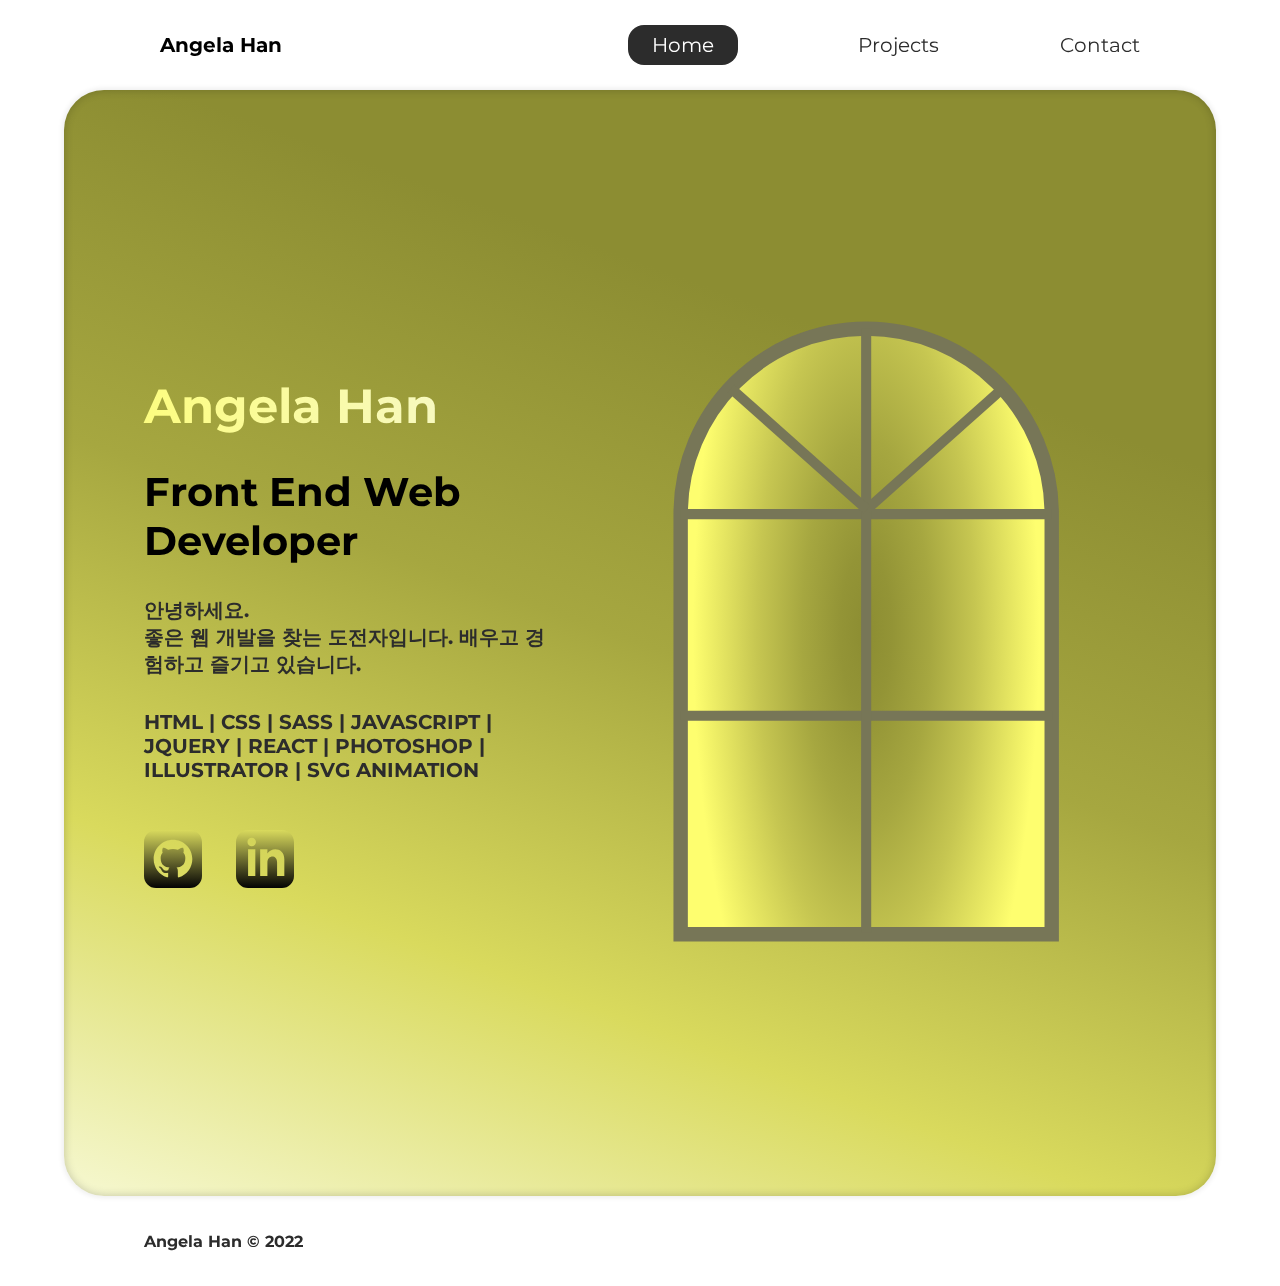
==== index.html @ c2cdea4a "added war_game project" ====
<!DOCTYPE html>
<html lang="en">
  <head>
    <meta charset="UTF-8" />
    <meta http-equiv="X-UA-Compatible" content="IE=edge" />
    <meta name="viewport" content="width=device-width, initial-scale=1.0" />
    <meta
      name="description"
      content="Angela Han is a front end web developer"
    />
    <meta name="robots" content="index, follow" />
    <link rel="icon" href="./icons/flower.png" />
    <link rel="preconnect" href="https://fonts.googleapis.com" />
    <link rel="preconnect" href="https://fonts.gstatic.com" crossorigin />
    <link
      href="https://fonts.googleapis.com/css2?family=Montserrat:wght@400;500&display=swap"
      rel="stylesheet"
    />
    <link rel="stylesheet" href="./styles/style.css" />
    <title>Angela Han | Web developer</title>
  </head>
  <body>
    <header class="main-head">
      <nav>
        <div class="logo">
          <!-- <img src="./icons/code.svg" alt="logo"> -->
          <h1>Angela Han</h1>
        </div>
        <ul>
          <li><a class="active" href="/">Home</a></li>
          <li><a href="./projects/">Projects</a></li>
          <li><a href="./contact/">Contact</a></li>
        </ul>
      </nav>
    </header>
    <section class="intro">
      <div class="intro-text">
        <h2>Angela Han</h2>
        <h3>
          Front End Web <br />
          Developer
        </h3>
        <p>
          안녕하세요.<br />
          좋은 웹 개발을 찾는 도전자입니다. 배우고 경험하고 즐기고 있습니다.
        </p>
        <p>
          HTML | CSS | SASS | JAVASCRIPT | JQUERY | REACT | PHOTOSHOP |
          ILLUSTRATOR | SVG ANIMATION
        </p>
        <div class="intro-social">
          <a href="https://github.com/nglvision" target="_blank"
            ><img src="./icons/github.svg" alt="github-social-link"
          /></a>
          <a href="#"
            ><img src="./icons/linked-in.svg" alt="linkedin-social-link"
          /></a>
        </div>
      </div>
      <div class="intro-images">
        <svg
          width="801"
          height="1104"
          viewBox="0 0 801 1104"
          fill="none"
          xmlns="http://www.w3.org/2000/svg"
          xmlns:xlink="http://www.w3.org/1999/xlink"
        >
          <g id="card">
            <g id="background">
              <path
                id="Vector"
                d="M572.53 958.45H56.53V374.18C56.53 231.68 172.05 116.18 314.53 116.18C457.02 116.18 572.53 231.7 572.53 374.18V958.45Z"
                fill="url(#paint0_radial_1_5)"
              />
              <path
                id="Vector_2"
                d="M572.53 958.45H56.53V374.18C56.53 231.68 172.05 116.18 314.53 116.18C457.02 116.18 572.53 231.7 572.53 374.18V958.45Z"
                stroke="#777657"
                stroke-width="20"
                stroke-miterlimit="10"
              />
              <path
                id="Vector_3"
                d="M56.5 374.18H572.53"
                stroke="#777657"
                stroke-width="14.02"
                stroke-miterlimit="10"
              />
              <path
                id="Vector_4"
                d="M56.97 654.63H573"
                stroke="#777657"
                stroke-width="14.02"
                stroke-miterlimit="10"
              />
              <path
                id="Vector_5"
                d="M314.52 116.16V955.65"
                stroke="#777657"
                stroke-width="14.02"
                stroke-miterlimit="10"
              />
              <path
                id="Vector_6"
                d="M504.29 199.36L315.45 367.63"
                stroke="#777657"
                stroke-width="14.02"
                stroke-miterlimit="10"
              />
              <path
                id="Vector_7"
                d="M126.61 199.36L315.45 367.63"
                stroke="#777657"
                stroke-width="14.02"
                stroke-miterlimit="10"
              />
            </g>
            <g id="flower6">
              <rect
                id="Rectangle"
                x="94.15"
                y="766.15"
                width="341"
                height="337"
                fill="url(#pattern0)"
              />
              <path
                id="Vector_8"
                d="M281.62 901.92C287.5 894.809 293.014 887.403 298.14 879.73C307.67 866.22 315.01 853.06 316.08 843.52C317.74 828.64 308.33 816.46 293.28 815.18C291.679 815.059 290.071 815.059 288.47 815.18C280.62 813 278.32 799.35 268 795L252.4 934.24L252.85 933.78L252.7 933.71C258.59 926.64 269.27 914.25 281.62 901.92Z"
                fill="url(#paint1_linear_1_5)"
              />
              <path
                id="Vector_9"
                d="M243.55 810.11C242.006 809.664 240.432 809.33 238.84 809.11C223.84 807.04 212.01 816.84 210.34 831.72C209.28 841.26 213.53 855.72 219.84 871C224.597 883.236 230.135 895.154 236.42 906.68C243.3 917.37 248.92 927.12 252.35 933.27L251.58 932.94L123 879.48C121.81 890.63 132.63 899.24 130.7 907.15C129.835 908.503 129.07 909.916 128.41 911.38C122.25 925.17 128.35 939.31 142.18 945.05C151.04 948.74 166.11 948.68 182.55 946.88C208.37 944.88 238.06 937.25 251.89 933.37C252.07 933.67 252.26 933.96 252.43 934.24L268 795C256.93 797 251.68 809.76 243.55 810.11Z"
                fill="#D9DB5C"
              />
              <path
                id="Vector_10"
                d="M377.11 930.52C376.67 922.4 388.9 915.93 389.78 904.75L253 933.65L252.87 933.78C254.32 934.5 255.97 935.3 257.79 936.18C273.582 941.726 289.044 948.169 304.1 955.48C309.03 957.16 313.99 958.7 318.84 960C334.66 964.8 349.46 967.64 358.84 965.66C373.49 962.56 382.1 949.8 378.59 935.11C378.21 933.546 377.715 932.012 377.11 930.52V930.52Z"
                fill="url(#paint2_linear_1_5)"
              />
              <path
                id="Vector_11"
                d="M252.7 933.71L252.85 933.78L252.98 933.65L252.7 933.71Z"
                fill="url(#paint3_linear_1_5)"
              />
              <path
                id="Vector_12"
                d="M252.7 933.71L252.85 933.78L252.98 933.65L252.7 933.71Z"
                fill="url(#paint4_linear_1_5)"
              />
              <path
                id="Vector_13"
                d="M253 933.65L389.8 904.75C384.47 894.88 370.67 893.91 367.8 886.3C367.754 884.693 367.587 883.092 367.3 881.51C364.56 866.66 351.53 858.51 336.88 861.51C327.49 863.51 315.1 872.07 302.57 882.86C295.28 888.832 288.3 895.173 281.66 901.86C269.31 914.19 258.66 926.58 252.74 933.65H253Z"
                fill="#D9DB5C"
              />
              <path
                id="Vector_14"
                d="M251.82 1005.61C252.96 1022.11 255.58 1036.95 260.77 1045.02C268.88 1057.61 283.87 1061.11 296.35 1052.6C297.677 1051.7 298.933 1050.69 300.11 1049.6C307.55 1046.3 317.94 1055.42 328.71 1052.27L252.87 934.47C251.51 948.55 249.17 979.54 251.82 1005.61Z"
                fill="url(#paint5_linear_1_5)"
              />
              <path
                id="Vector_15"
                d="M252.87 934.47L328.71 1052.27C336.04 1043.78 332.03 1030.53 338.12 1025.13C339.603 1024.51 341.037 1023.78 342.41 1022.95C355.32 1015.11 358.34 1000.02 350.23 987.43C345.03 979.36 332.61 970.84 318.07 962.96C313.6 960.36 308.88 957.86 304.07 955.48C289.014 948.169 273.552 941.726 257.76 936.18C256 935.54 254.32 935 252.87 934.47Z"
                fill="#D9DB5C"
              />
              <path
                id="Vector_16"
                d="M183.23 953.12C167.67 958.71 154.1 965.26 147.74 972.45C137.83 983.67 138.54 999.05 150.11 1008.75C151.345 1009.78 152.656 1010.72 154.03 1011.55C159.23 1017.81 153.27 1030.3 159.23 1039.8L251.99 934.8C238.07 937.32 207.6 943.49 183.23 953.12Z"
                fill="url(#paint6_linear_1_5)"
              />
              <path
                id="Vector_17"
                d="M159.23 1039.8C169.4 1044.54 181.05 1037.09 187.91 1041.48C188.906 1042.74 189.995 1043.92 191.17 1045.02C202.22 1055.31 217.57 1054.11 227.48 1042.89C233.84 1035.7 238.66 1021.42 242.28 1005.29C248.83 979.92 251.21 948.92 251.99 934.8L159.23 1039.8Z"
                fill="#D9DB5C"
              />
              <path
                id="Vector_18"
                d="M236.42 906.65C229.248 895.302 221.341 884.435 212.75 874.12C202.43 861.2 191.84 850.49 182.97 846.8C169.14 841.06 154.83 846.7 149.4 860.8C148.824 862.3 148.363 863.841 148.02 865.41C143.78 872.36 130.02 870.76 123.02 879.48L251.63 932.91C247.76 926.74 242.18 917.38 236.42 906.65Z"
                fill="url(#paint7_linear_1_5)"
              />
              <path
                id="Vector_19"
                d="M252.35 933.24C248.92 927.09 243.3 917.34 236.42 906.65C242.18 917.38 247.76 926.74 251.58 932.91L252.35 933.24Z"
                fill="#D9DB5C"
              />
              <path
                id="Vector_20"
                d="M252.35 933.24C248.92 927.09 243.3 917.34 236.42 906.65C242.18 917.38 247.76 926.74 251.58 932.91L252.35 933.24Z"
                fill="url(#paint8_linear_1_5)"
              />
              <rect
                id="Rectangle_2"
                x="121.15"
                y="812.15"
                width="269"
                height="270"
                fill="url(#pattern1)"
              />
              <path
                id="Vector_21"
                d="M251.79 933.6L254.14 933.31C260.4 932.07 269.75 930.38 279.95 929.14C287.789 927.606 295.534 925.629 303.15 923.22C314.88 919.8 325.15 915.59 330.15 910.58C337.96 902.76 338.15 891.4 330.04 883.73C329.181 882.916 328.261 882.167 327.29 881.49C323.74 876.64 328.7 867.71 324.73 860.43L251.68 933.56L251.79 933.6Z"
                fill="url(#paint9_linear_1_5)"
              />
              <path
                id="Vector_22"
                d="M324.76 860.43C317.49 856.43 308.56 861.43 303.76 857.9C303.079 856.929 302.327 856.01 301.51 855.15C293.84 847.06 282.51 847.25 274.66 855.07C269.66 860.07 265.45 870.38 262.05 882.07C256.05 900.43 252.94 923.07 251.72 933.5L324.76 860.43Z"
                fill="#F0F268"
              />
              <path
                id="Vector_23"
                d="M325 989.25C328.49 984.36 338.53 986.25 344.19 980.25L251.94 933.93L251.85 934.03L252.22 934.83C259.098 945.927 265.322 957.417 270.86 969.24C273.09 972.77 275.41 976.24 277.8 979.46C284.72 989.46 291.95 997.97 298.28 1001.15C308.16 1006.15 319 1002.71 323.74 992.61C324.247 991.525 324.669 990.401 325 989.25V989.25Z"
                fill="url(#paint10_linear_1_5)"
              />
              <path
                id="Vector_24"
                d="M233.16 954.19C227.677 960.55 222.575 967.228 217.88 974.19C210.82 984.19 205.38 993.86 204.58 1000.9C203.33 1011.9 210.26 1020.9 221.37 1021.9C222.555 1021.99 223.745 1021.99 224.93 1021.9C230.72 1023.49 232.4 1033.57 240.02 1036.8L251.71 934.11C247.7 938.79 241 946.36 233.16 954.19Z"
                fill="url(#paint11_linear_1_5)"
              />
              <path
                id="Vector_25"
                d="M251.75 934.07L251.82 933.99L251.91 933.89L344.16 980.21C345.63 972.06 338.16 965.15 339.95 959.43C340.661 958.48 341.3 957.477 341.86 956.43C347.13 946.6 343.38 935.88 333.5 930.91C327.17 927.73 316.07 926.98 303.87 927.44C295.871 927.55 287.884 928.117 279.95 929.14C269.75 930.38 260.4 932.07 254.14 933.31L252.04 933.73L150.57 953.8C154.42 961.14 164.57 961.99 166.65 967.63C166.676 968.816 166.786 969.999 166.98 971.17C168.86 982.17 178.4 988.33 189.25 986.17C196.2 984.79 205.42 978.57 214.78 970.73C221.223 965.571 227.36 960.042 233.16 954.17C241 946.34 247.7 938.77 251.71 934.09L240 1036.8C248.16 1035.36 252.06 1025.92 258.06 1025.68C259.196 1026.02 260.356 1026.27 261.53 1026.44C272.58 1027.99 281.35 1020.77 282.6 1009.79C283.41 1002.79 280.29 992.07 275.6 980.79C274.17 976.96 272.52 973.07 270.76 969.21C265.222 957.387 258.998 945.897 252.12 934.8L251.75 934.07Z"
                fill="#F0F268"
              />
              <path
                id="Vector_26"
                d="M251.79 933.6H251.66V933.53L251.27 933.33V933.46C246.71 931.46 239.59 928.15 231.68 924.07C222.523 919.989 213.105 916.518 203.49 913.68C191.86 909.98 180.96 907.75 174.01 909.12C163.16 911.27 156.69 920.61 159.14 931.49C159.401 932.646 159.752 933.779 160.19 934.88C160.43 940.88 151.34 945.55 150.58 953.79L252 933.73L251.79 933.6Z"
                fill="url(#paint12_linear_1_5)"
              />
              <path
                id="Vector_27"
                d="M251.28 933.34C253.19 923.01 256.86 900.47 256.59 881.21C256.8 869 255.83 857.92 252.53 851.65C247.37 841.87 236.53 838.34 226.85 843.79C225.802 844.381 224.799 845.049 223.85 845.79C218.17 847.79 211.11 840.36 202.99 841.99L251.12 933.3L251.28 933.34Z"
                fill="url(#paint13_linear_1_5)"
              />
              <path
                id="Vector_28"
                d="M251.26 933.47V933.34L251.14 933.27L251.26 933.47Z"
                fill="url(#paint14_linear_1_5)"
              />
              <path
                id="Vector_29"
                d="M251.26 933.47V933.34L251.14 933.27L251.26 933.47Z"
                fill="url(#paint15_linear_1_5)"
              />
              <path
                id="Vector_30"
                d="M251.16 933.27L203 842C197.06 847.78 199.16 857.78 194.34 861.36C193.209 861.723 192.106 862.167 191.04 862.69C181.04 867.63 177.86 878.53 183.04 888.31C186.35 894.58 194.94 901.65 205.13 908.37C213.617 914.203 222.483 919.465 231.67 924.12C239.58 928.2 246.67 931.48 251.26 933.51L251.16 933.27Z"
                fill="#F0F268"
              />
              <rect
                id="Rectangle_3"
                x="189.43"
                y="872.43"
                width="127"
                height="125"
                fill="url(#pattern2)"
              />
              <path
                id="Vector_31"
                d="M290 925.61V925.55H289.9C281.53 920.75 274.66 919.79 269.19 920.7C271.87 915.7 273.19 908.83 271.19 899.17V899.07H271.12V899L271.06 899.09C261.06 902.62 255.81 907.78 253.13 913C251.01 907.58 246.33 902 236.96 897.4V897.3V897.37H236.9V897.47C233.65 907.32 234.39 914.58 236.78 919.88C231.18 918.33 223.89 918.71 214.65 923.44H214.55V923.5H214.48H214.59C220.68 932.28 227.13 936.02 232.92 937.18C228.13 940.69 223.85 946.82 222.05 957.42L221.97 957.49H222.04V957.56L222.12 957.49C232.24 957.84 238.92 955.23 243.33 951.59C243.38 957.3 245.65 964.08 252.33 971.59V971.7H252.38V971.59C259.16 963.68 261.22 956.66 261.01 950.85C265.58 954.39 272.44 956.85 282.74 956L282.83 956.07V956H283L282.91 955.94C280.99 947.03 277.42 941.41 273.37 937.94C278.6 936.54 284.31 932.94 289.94 925.64H290.05L290 925.61ZM252 933.23L251.94 933.29H252V933.23ZM252.06 933.05H251.99V933.11H252L252.06 933.16V933.22H252V933.16L251.94 933.21H251.7L251.94 933.04V932.98H251.99V932.92H252.04C252.09 932.83 252.15 932.71 252.22 932.55L252.31 932.78V932.85H252.37V932.91V932.84H252.5C252.44 932.96 252.38 933.05 252.34 933.13L252.06 933.05Z"
                fill="white"
              />
              <rect
                id="Rectangle_4"
                x="208.43"
                y="891.43"
                width="87"
                height="86"
                fill="url(#pattern3)"
              />
              <path
                id="Vector_32"
                d="M269.34 929.75H269.28C265.28 927.48 262.05 927.02 259.46 927.45C260.73 925.11 261.35 921.82 260.39 917.24C255.66 918.91 253.15 921.35 251.88 923.83C250.88 921.26 248.65 918.59 244.2 916.43V916.48C242.66 921.16 243.01 924.6 244.14 927.11C241.49 926.38 238.03 926.56 233.64 928.81H233.69C236.58 932.97 239.64 934.75 242.39 935.3C240.12 936.97 238.08 939.88 237.23 944.91C242.03 945.07 245.23 943.83 247.29 942.11C247.29 944.82 248.4 948.04 251.58 951.61V951.66V951.61C254.8 947.86 255.78 944.53 255.67 941.77C257.85 943.45 261.1 944.6 265.99 944.21C265.08 939.98 263.39 937.31 261.47 935.65C263.95 934.98 266.66 933.29 269.33 929.81L269.34 929.75ZM251.34 933.28H251.22L251.34 933.2L251.43 933.03C251.43 933.03 251.43 933.11 251.43 933.14H251.49L251.41 933.27L251.34 933.28Z"
                fill="#F3F569"
              />
              <rect
                id="Rectangle_5"
                x="230.72"
                y="912.72"
                width="41"
                height="41"
                fill="url(#pattern4)"
              />
              <path
                id="Vector_33"
                d="M251.04 940.6C255.293 940.6 258.74 937.153 258.74 932.9C258.74 928.647 255.293 925.2 251.04 925.2C246.787 925.2 243.34 928.647 243.34 932.9C243.34 937.153 246.787 940.6 251.04 940.6Z"
                fill="#A2A55B"
              />
            </g>
            <g id="flower7">
              <rect
                id="Rectangle_6"
                x="0.720001"
                y="830.72"
                width="188"
                height="189"
                fill="url(#pattern5)"
              />
              <path
                id="Vector_34"
                d="M110.9 890.53C114.16 882.23 116.32 874.39 115.66 869.25C114.66 861.25 108.12 856.07 100.07 857.33C99.2122 857.458 98.3662 857.656 97.54 857.92C93.15 857.81 90.2 850.92 84.22 850L93.85 924.38L94.02 924.56L93.89 924.64V924.97C94.41 924.1 95.01 923.09 95.66 921.97C97.9 917.31 101.27 910.65 105.26 903.85C107.364 899.508 109.246 895.063 110.9 890.53V890.53Z"
                fill="url(#paint16_linear_1_5)"
              />
              <path
                id="Vector_35"
                d="M84.22 850C78.68 852.45 77.57 859.83 73.35 861C72.4861 860.963 71.6206 860.986 70.76 861.07C62.65 861.91 57.69 868.56 58.76 876.58C59.43 881.71 63.52 888.74 68.76 895.94C72.3701 901.113 76.2871 906.066 80.49 910.77C86.14 916.08 90.97 921.17 93.87 924.33L84.22 850Z"
                fill="#F7F9D4"
              />
              <path
                id="Vector_36"
                d="M159 905.84C157.66 901.66 163.15 896.61 162.09 890.65L94.51 924.54C95.86 924.82 97.51 925.15 99.37 925.54C102.94 926.03 107.29 926.71 111.93 927.54C118.784 928.535 125.695 929.093 132.62 929.21C141.53 929.55 149.62 929 154.27 926.68C161.5 923.06 164.27 915.22 160.4 908.03C159.988 907.266 159.52 906.534 159 905.84Z"
                fill="url(#paint17_linear_1_5)"
              />
              <path
                id="Vector_37"
                d="M148 884C147.75 883.17 147.442 882.358 147.08 881.57C143.62 874.19 135.69 871.7 128.47 875.32C123.84 877.65 118.55 883.82 113.47 891.17C110.515 895.242 107.768 899.461 105.24 903.81C101.24 910.61 97.88 917.27 95.64 921.93L94.42 924.5L162 890.61C157.92 886.23 150.59 887.62 148 884Z"
                fill="#F7F9D4"
              />
              <path
                id="Vector_38"
                d="M94.33 925.83C95.24 930.43 96.55 937.74 97.49 945.75C98.5904 951.402 100.009 956.988 101.74 962.48C104.21 971.05 107.27 978.58 110.93 982.25C116.64 987.97 124.93 988.12 130.56 982.25C131.158 981.627 131.706 980.958 132.2 980.25C135.75 977.67 142.27 981.25 147.59 978.42L94.22 924.88C94.25 925.15 94.29 925.49 94.33 925.83Z"
                fill="url(#paint18_linear_1_5)"
              />
              <path
                id="Vector_39"
                d="M94.22 924.83L147.59 978.37C150.49 973.05 146.88 966.52 149.47 962.98C150.176 962.487 150.844 961.942 151.47 961.35C157.39 955.75 157.27 947.44 151.56 941.72C147.91 938.05 140.39 934.97 131.82 932.47C125.284 930.408 118.624 928.761 111.88 927.54C107.24 926.67 102.88 925.99 99.32 925.54C97.37 925.22 95.63 925 94.22 924.83Z"
                fill="#F7F9D4"
              />
              <path
                id="Vector_40"
                d="M80.47 910.82C75.8449 906.42 70.9594 902.303 65.84 898.49C58.84 893 51.91 888.7 46.84 887.87C38.84 886.58 32.05 891.34 30.97 899.42C30.8483 900.278 30.7981 901.144 30.82 902.01C29.46 906.19 22.05 907.07 19.43 912.53L93.43 924.46C90.3 921.4 85.47 916.5 80.47 910.82Z"
                fill="url(#paint19_linear_1_5)"
              />
              <path
                id="Vector_41"
                d="M94 924.56L93.83 924.38V924.54L94 924.56Z"
                fill="url(#paint20_linear_1_5)"
              />
              <path
                id="Vector_42"
                d="M94 924.56L93.83 924.38V924.54L94 924.56Z"
                fill="url(#paint21_linear_1_5)"
              />
              <path
                id="Vector_43"
                d="M93.87 924.54V924.38C90.97 921.22 86.14 916.13 80.49 910.82C85.49 916.5 90.32 921.4 93.43 924.46L93.87 924.54Z"
                fill="#F7F9D4"
              />
              <path
                id="Vector_44"
                d="M93.87 924.54V924.38C90.97 921.22 86.14 916.13 80.49 910.82C85.49 916.5 90.32 921.4 93.43 924.46L93.87 924.54Z"
                fill="url(#paint22_linear_1_5)"
              />
              <path
                id="Vector_45"
                d="M94 924.56H93.85L93.39 924.48L19.39 912.55C20.16 918.55 26.92 921.72 26.89 926.11C26.6041 926.929 26.3801 927.768 26.22 928.62C24.71 936.62 29.68 943.28 37.66 944.62C42.77 945.44 50.66 943.53 59.07 940.53C72.32 936.27 86.89 928.59 93.7 924.81L93.93 925.04V924.71L94 924.56Z"
                fill="#F7F9D4"
              />
              <path
                id="Vector_46"
                d="M60.73 943.82C53.36 948.82 47.16 954.11 44.81 958.73C41.16 965.93 43.61 973.87 50.97 977.36C51.7555 977.733 52.5678 978.047 53.4 978.3C56.96 980.86 55.54 988.19 59.94 992.3L94.15 924.88C87.23 928.14 72.15 935.49 60.73 943.82Z"
                fill="url(#paint23_linear_1_5)"
              />
              <path
                id="Vector_47"
                d="M94.33 925.83L94.15 924.93L59.94 992.35C65.89 993.45 70.94 987.97 75.14 989.35C75.8342 989.873 76.5662 990.345 77.33 990.76C84.5 994.64 92.33 991.94 96 984.76C98.35 980.14 98.93 972.03 98.64 963.12C98.5846 957.33 98.2006 951.547 97.49 945.8C96.55 937.74 95.24 930.43 94.33 925.83Z"
                fill="#F7F9D4"
              />
              <rect
                id="Rectangle_7"
                x="17"
                y="848"
                width="159"
                height="158"
                fill="url(#pattern6)"
              />
              <path
                id="Vector_48"
                d="M117.22 912C122.38 908.65 126.72 905.13 128.41 902C131.04 897.09 129.47 891.59 124.41 889.07C123.878 888.805 123.326 888.581 122.76 888.4C120.34 886.57 121.43 881.55 118.46 878.62L94.07 924.16V924.33H94L93.89 924.53C94.53 924.26 95.27 923.93 96.08 923.53C99.2 921.82 103.76 919.43 108.72 917.22C111.64 915.625 114.477 913.883 117.22 912V912Z"
                fill="url(#paint24_linear_1_5)"
              />
              <path
                id="Vector_49"
                d="M118.5 878.55C114.42 877.7 110.84 881.4 107.99 880.39C107.518 880.021 107.02 879.687 106.5 879.39C101.63 876.61 96.18 878.39 93.55 883.26C91.87 886.41 91.34 891.98 91.41 898.13C91.3602 902.472 91.5706 906.813 92.04 911.13C93.04 916.37 93.75 921.13 94.11 924.13L118.5 878.55Z"
                fill="#F7F9D4"
              />
              <path
                id="Vector_50"
                d="M138 939.78C138.92 936.9 144 936.27 145.81 932.51L94.37 924.43C95.01 925.13 95.8 925.97 96.71 926.92C98.51 928.62 100.71 930.74 102.93 933.09C106.371 936.392 110.018 939.471 113.85 942.31C118.72 946.07 123.48 949.02 127 949.57C132.5 950.43 137.18 947.14 137.9 941.57C137.98 940.977 138.013 940.378 138 939.78V939.78Z"
                fill="url(#paint25_linear_1_5)"
              />
              <path
                id="Vector_51"
                d="M140.63 923.19C140.826 922.626 140.98 922.047 141.09 921.46C142.09 915.94 138.66 911.37 133.17 910.46C129.64 909.91 124.17 911.25 118.42 913.34C115.134 914.438 111.907 915.703 108.75 917.13C103.75 919.34 99.23 921.73 96.11 923.44L94.4 924.44L145.84 932.52C145.29 928.37 140.63 926.21 140.63 923.19Z"
                fill="#F7F9D4"
              />
              <path
                id="Vector_52"
                d="M93.8 925.1C92.47 928.04 90.27 932.66 87.59 937.53C85.9441 941.136 84.5019 944.832 83.27 948.6C81.27 954.4 79.92 959.84 80.5 963.36C81.41 968.86 86 972.26 91.5 971.2C92.0856 971.092 92.661 970.935 93.22 970.73C96.22 970.73 98.45 975.35 102.58 975.87L94.11 924.49L93.8 925.1Z"
                fill="url(#paint26_linear_1_5)"
              />
              <path
                id="Vector_53"
                d="M94.13 924.49L102.6 975.87C106.36 974.05 106.95 968.95 109.82 968C110.419 968.009 111.017 967.973 111.61 967.89C117.17 967.12 120.42 962.42 119.52 956.89C118.94 953.37 115.96 948.63 112.16 943.8C109.324 940.026 106.251 936.435 102.96 933.05C100.71 930.7 98.54 928.58 96.74 926.88C95.75 926 94.86 925.15 94.13 924.49Z"
                fill="#F7F9D4"
              />
              <path
                id="Vector_54"
                d="M92 911.13C91.1727 906.812 90.0874 902.548 88.75 898.36C87 892.47 84.86 887.3 82.32 884.79C78.37 880.87 72.65 880.79 68.81 884.9C68.3998 885.335 68.0221 885.8 67.68 886.29C65.25 888.09 60.74 885.61 57.09 887.62L93.79 923.96C93.31 921 92.57 916.32 92 911.13Z"
                fill="url(#paint27_linear_1_5)"
              />
              <path
                id="Vector_55"
                d="M94.13 924.26V924.09L94.08 924.19L94.13 924.26Z"
                fill="url(#paint28_linear_1_5)"
              />
              <path
                id="Vector_56"
                d="M94.13 924.26V924.09L94.08 924.19L94.13 924.26Z"
                fill="url(#paint29_linear_1_5)"
              />
              <path
                id="Vector_57"
                d="M94.06 924.19L94.11 924.09C93.75 921.15 93.11 916.37 92.04 911.09C92.57 916.28 93.31 920.96 93.83 923.92L94.06 924.19Z"
                fill="#F7F9D4"
              />
              <path
                id="Vector_58"
                d="M94.06 924.19L94.11 924.09C93.75 921.15 93.11 916.37 92.04 911.09C92.57 916.28 93.31 920.96 93.83 923.92L94.06 924.19Z"
                fill="url(#paint30_linear_1_5)"
              />
              <path
                id="Vector_59"
                d="M94.13 924.26L94.06 924.19L93.83 923.96L57.13 887.62C55.13 891.3 57.68 895.78 55.9 898.23C55.4145 898.578 54.9534 898.959 54.52 899.37C50.52 903.25 50.59 908.97 54.52 912.89C57.06 915.4 62.25 917.49 68.16 919.17C77.29 922.09 88.53 923.62 93.86 924.23C93.86 924.31 93.86 924.38 93.86 924.45L93.97 924.25L94.13 924.26Z"
                fill="#F7F9D4"
              />
              <path
                id="Vector_60"
                d="M67.76 921.72C61.62 921.59 56.04 922.05 52.87 923.72C47.94 926.29 46.13 931.72 48.87 936.63C49.1657 937.151 49.4999 937.649 49.87 938.12C50.87 940.99 47.1 944.53 47.87 948.62L94.04 924.54C88.89 923.54 77.5 921.63 67.76 921.72Z"
                fill="url(#paint31_linear_1_5)"
              />
              <path
                id="Vector_61"
                d="M93.8 925.1C93.89 924.9 93.98 924.71 94.06 924.52L47.89 948.6C50.78 951.6 55.82 950.6 57.61 953C57.7917 953.568 58.0122 954.122 58.27 954.66C60.74 959.66 66.27 961.34 71.15 958.76C74.32 957.11 77.89 952.76 81.3 947.69C83.5843 944.423 85.6842 941.031 87.59 937.53C90.27 932.66 92.47 928 93.8 925.1Z"
                fill="#F7F9D4"
              />
              <rect
                id="Rectangle_8"
                x="36"
                y="868"
                width="116"
                height="115"
                fill="url(#pattern7)"
              />
              <path
                id="Vector_62"
                d="M121.69 920.79H121.61C115.73 916.95 110.78 915.96 106.76 916.39C108.92 912.91 110.16 907.93 109.1 900.82V900.75H109.05V900.81C101.66 902.96 97.6 906.48 95.43 910.16C94.11 906.16 90.94 901.85 84.33 898.16V898.09H84.28V898.17C81.5 905.17 81.73 910.5 83.28 914.45C79.28 913.09 73.97 913.06 67.05 916.1H66.97H67.05C71.1 922.74 75.63 925.73 79.79 926.82C76.17 929.17 72.79 933.44 71.04 941.07L70.97 941.12H71H71.06C78.4 941.8 83.36 940.18 86.73 937.73C86.52 941.88 87.88 946.91 92.45 952.66V952.74V952.66C97.71 947.2 99.51 942.18 99.6 937.94C102.77 940.71 107.66 942.76 115.18 942.61H115.24H115.3L115.23 942.55C114.23 936 111.86 931.76 109.06 929.04C112.92 928.24 117.23 925.9 121.63 920.8H121.71L121.69 920.79ZM93.75 924.72H93.7H93.75ZM93.8 924.59H93.75L93.57 924.54L93.75 924.43C93.75 924.37 93.83 924.28 93.9 924.17V924.34V924.39V924.44V924.39H93.99L93.86 924.59H93.8Z"
                fill="#F3F569"
              />
              <rect
                id="Rectangle_9"
                x="67"
                y="898"
                width="54"
                height="55"
                fill="url(#pattern8)"
              />
              <path
                id="Vector_63"
                d="M105.82 922.72C103.891 921.458 101.579 920.916 99.29 921.19C100.313 919.077 100.534 916.664 99.91 914.4V914.4C96.77 915.52 95.1 917.14 94.26 918.79C93.59 917.08 92.11 915.31 89.15 913.87C88.15 916.98 88.36 919.27 89.15 920.94C87.38 920.45 85.08 920.57 82.15 922.06C84.07 924.83 86.1 926.06 87.93 926.38C86.42 927.48 85.07 929.38 84.5 932.76C86.8836 932.993 89.2685 932.33 91.19 930.9C91.3249 933.284 92.3406 935.533 94.04 937.21C96.18 934.72 96.83 932.5 96.77 930.67C98.21 931.79 100.37 932.55 103.62 932.29C103.274 930.115 102.219 928.114 100.62 926.6C102.747 925.926 104.588 924.561 105.85 922.72V922.72H105.82ZM93.82 925.12H93.72L93.8 925.06C93.8263 925.027 93.8466 924.99 93.86 924.95V925.02C93.8396 925.048 93.8228 925.078 93.81 925.11L93.82 925.12Z"
                fill="white"
              />
              <rect
                id="Rectangle_10"
                x="74"
                y="905"
                width="40"
                height="40"
                fill="url(#pattern9)"
              />
              <path
                id="Vector_64"
                d="M93.96 929.29C96.5115 929.29 98.58 927.222 98.58 924.67C98.58 922.118 96.5115 920.05 93.96 920.05C91.4084 920.05 89.34 922.118 89.34 924.67C89.34 927.222 91.4084 929.29 93.96 929.29Z"
                fill="#CDCF56"
              />
            </g>
            <g id="flower4">
              <rect
                id="Rectangle_11"
                x="329.66"
                y="578.66"
                width="471"
                height="476"
                fill="url(#pattern10)"
              />
              <path
                id="Vector_65"
                d="M574.54 817C578.59 827.38 583.54 840.59 588.22 855C594.652 871.703 602.086 888.002 610.48 903.81C621.73 926.2 634.07 945.42 646.06 953.66C664.76 966.52 687.76 962.66 700.23 943.44C701.551 941.397 702.718 939.258 703.72 937.04C712.19 928.04 732.07 934.74 745.27 924.04L570.27 803.74C571.45 807.4 572.87 811.88 574.54 817Z"
                fill="url(#paint32_linear_1_5)"
              />
              <path
                id="Vector_66"
                d="M747.26 875C760.72 856.49 756.11 833.62 737.41 820.76C725.41 812.52 703.07 807.88 678.13 805.39C657.48 802.66 634.72 801.94 614.66 802.08C597.01 803.3 581.48 803.7 571.45 803.81C571.433 803.888 571.409 803.965 571.38 804.04L571.29 803.82L571.23 803.69L490.71 607.69C477.45 618.34 479.79 639.18 469.24 645.56C466.858 646.074 464.518 646.766 462.24 647.63C440.85 655.77 432.24 677.43 440.82 698.42C446.35 711.88 462.53 727.99 482.04 743.72C495.98 755.72 512.15 767.26 527.35 777.28C539.3 785.15 550.64 792.05 559.84 797.45C563.95 799.86 567.63 801.97 570.75 803.73H570.31L745.31 924.03C750.58 907.86 737.23 891.69 742.57 880.58C744.269 878.839 745.837 876.974 747.26 875V875Z"
                fill="#AEB046"
              />
              <path
                id="Vector_67"
                d="M567.65 806.85C554.72 818.51 532.1 838.09 507.76 855.33C500.76 861.76 493.96 868.41 487.76 875.11C470.1 892.89 455.76 910.69 451.76 924.67C445.5 946.49 456.48 967.07 478.64 972.8C481.001 973.406 483.405 973.834 485.83 974.08C497.02 979.26 496.99 1000.23 511.34 1009.35L569.89 805.25L567.65 806.85Z"
                fill="url(#paint33_linear_1_5)"
              />
              <path
                id="Vector_68"
                d="M569.87 805.25L511.32 1009.35C528.32 1009.22 539.42 991.43 551.65 992.97C553.836 994.042 556.099 994.952 558.42 995.69C580.25 1002.58 600.47 990.95 606.73 969.13C610.73 955.13 608.05 932.47 602.5 908.03C598.826 890.079 594.057 872.369 588.22 855C583.49 840.57 578.59 827.36 574.54 817C572.8 812.48 571.21 808.53 569.87 805.25Z"
                fill="#AEB046"
              />
              <path
                id="Vector_69"
                d="M571.5 803.63C581.71 802.98 597.15 802.2 614.66 802.08C634.9 800.69 657.92 798.21 678.6 793.83C703.27 789.42 725.21 783.08 736.52 773.93C754.18 759.67 757.01 736.52 742.17 719.1C740.585 717.251 738.867 715.52 737.03 713.92C730.84 703.25 742.91 686.1 736.41 670.39L571.51 803.59L571.5 803.63Z"
                fill="url(#paint34_linear_1_5)"
              />
              <path
                id="Vector_70"
                d="M571.45 803.81C581.45 803.7 597.01 803.3 614.66 802.08C597.15 802.2 581.71 802.98 571.5 803.63C571.48 803.69 571.47 803.75 571.45 803.81Z"
                fill="#AEB046"
              />
              <path
                id="Vector_71"
                d="M571.45 803.81C581.45 803.7 597.01 803.3 614.66 802.08C597.15 802.2 581.71 802.98 571.5 803.63C571.48 803.69 571.47 803.75 571.45 803.81Z"
                fill="url(#paint35_linear_1_5)"
              />
              <path
                id="Vector_72"
                d="M736.41 670.39C722.41 660.73 703.11 668.92 693.98 660.63C692.8 658.497 691.463 656.455 689.98 654.52C676.07 636.34 652.84 634.24 635.18 648.52C623.87 657.67 613.05 677.77 603.55 700.96C595.17 719.71 588.08 740.96 582.55 760.05C578.55 777.96 574.37 793.6 571.55 803.61L736.41 670.39Z"
                fill="#AEB046"
              />
              <path
                id="Vector_73"
                d="M559.83 797.4C550.63 792 539.29 785.1 527.34 777.23C511.47 767.95 493.69 758.46 476.55 751.23C453.79 740.74 432.17 733.41 417.66 734.43C395.02 736.04 379.45 753.43 381.66 776.19C381.896 778.615 382.314 781.018 382.91 783.38C381.91 795.67 362.18 802.84 358.53 819.44L570.33 804.44C567.4 802.42 563.85 800 559.83 797.4Z"
                fill="url(#paint36_linear_1_5)"
              />
              <path
                id="Vector_74"
                d="M570.34 804.42L358.54 819.42C364.54 835.35 385.01 839.67 387.76 851.69C387.501 854.111 387.424 856.548 387.53 858.98C388.53 881.85 406.4 896.85 429.04 895.25C443.55 894.25 463.92 883.92 484.98 870.32C492.58 865.75 500.25 860.66 507.76 855.32C532.1 838.08 554.76 818.5 567.65 806.84L570.34 804.42Z"
                fill="#AEB046"
              />
              <path
                id="Vector_75"
                d="M571.27 803.65C573.56 793.54 577.39 777.74 582.55 760.03C586.83 740.68 590.83 718.7 592.49 698.29C595.31 673.39 595.49 650.56 589.96 637.1C581.33 616.1 559.96 606.78 539.02 616.03C536.794 617.019 534.645 618.172 532.59 619.48C520.59 622.36 507.59 605.9 490.7 607.64L571.22 803.64L571.27 803.65Z"
                fill="url(#paint37_linear_1_5)"
              />
              <path
                id="Vector_76"
                d="M571.38 804C571.409 803.925 571.433 803.848 571.45 803.77H571.29L571.38 804Z"
                fill="#AEB046"
              />
              <path
                id="Vector_77"
                d="M571.38 804C571.409 803.925 571.433 803.848 571.45 803.77H571.29L571.38 804Z"
                fill="url(#paint38_linear_1_5)"
              />
              <path
                id="Vector_78"
                d="M571.22 803.65L571.28 803.78L571.46 803.63C574.32 793.63 578.53 777.98 582.46 760.07C577.3 777.78 573.46 793.58 571.18 803.69L571.22 803.65Z"
                fill="#AEB046"
              />
              <path
                id="Vector_79"
                d="M571.22 803.65L571.28 803.78L571.46 803.63C574.32 793.63 578.53 777.98 582.46 760.07C577.3 777.78 573.46 793.58 571.18 803.69L571.22 803.65Z"
                fill="url(#paint39_linear_1_5)"
              />
              <path
                id="Vector_80"
                d="M571.46 803.63L571.28 803.78H571.44C571.44 803.72 571.44 803.66 571.44 803.6L571.46 803.63Z"
                fill="#AEB046"
              />
              <path
                id="Vector_81"
                d="M571.46 803.63L571.28 803.78H571.44C571.44 803.72 571.44 803.66 571.44 803.6L571.46 803.63Z"
                fill="url(#paint40_linear_1_5)"
              />
              <path
                id="Vector_82"
                d="M571.46 803.63L571.28 803.78H571.44C571.44 803.72 571.44 803.66 571.44 803.6L571.46 803.63Z"
                fill="url(#paint41_linear_1_5)"
              />
              <rect
                id="Rectangle_12"
                x="383.66"
                y="602.66"
                width="412"
                height="413"
                fill="url(#pattern11)"
              />
              <path
                id="Vector_83"
                d="M614.25 769.57C623.21 761.837 631.771 753.653 639.9 745.05C654.9 730.05 666.97 714.94 670.37 703.1C675.67 684.63 666.37 667.2 647.61 662.35C645.617 661.834 643.588 661.47 641.54 661.26C632.06 656.87 632.08 639.12 619.94 631.4L570.35 804.18L571.01 803.7L570.84 803.57C579.8 795.9 596 782.52 614.25 769.57Z"
                fill="url(#paint42_linear_1_5)"
              />
              <path
                id="Vector_84"
                d="M585.79 645.26C583.94 644.351 582.025 643.583 580.06 642.96C561.58 637.13 544.46 646.96 539.16 665.44C535.76 677.28 538.04 696.44 542.74 717.16C545.87 733.35 550.92 750.54 556.06 765.85C562.46 780.85 567.48 794.39 570.5 802.85L569.59 802.28L418.38 707.08C414.48 720.93 426.32 734.15 422.18 743.74C420.793 745.265 419.52 746.889 418.37 748.6C407.62 764.72 412.3 783.91 428.56 794.15C438.99 800.71 458.06 803.87 479.24 805.15C512.33 808.15 551.52 804.89 569.85 802.95L570.35 804.16L619.94 631.4C605.55 631.51 596.15 646.57 585.79 645.26Z"
                fill="#D9DB5C"
              />
              <path
                id="Vector_85"
                d="M571.21 803.56L571.01 803.7C572.69 804.92 574.61 806.29 576.72 807.79C595.508 818.197 613.687 829.665 631.17 842.14C637.04 845.33 642.98 848.34 648.83 851.03C667.83 860.5 685.93 867.26 698.24 866.77C717.43 866 731.06 851.7 729.77 832.36C729.632 830.304 729.338 828.261 728.89 826.25C730.08 815.88 746.94 810.32 750.46 796.36L571.21 803.56Z"
                fill="url(#paint43_linear_1_5)"
              />
              <path
                id="Vector_86"
                d="M570.84 803.57L571.01 803.7L571.21 803.56L570.84 803.57Z"
                fill="url(#paint44_linear_1_5)"
              />
              <path
                id="Vector_87"
                d="M570.84 803.57L571.01 803.7L571.21 803.56L570.84 803.57Z"
                fill="url(#paint45_linear_1_5)"
              />
              <path
                id="Vector_88"
                d="M571.21 803.56L750.46 796.36C745.83 782.73 728.58 778.55 726.56 768.3C726.845 766.259 726.976 764.2 726.95 762.14C726.68 742.76 711.95 729.6 692.76 730.37C680.45 730.87 662.95 739.06 644.76 750.02C634.253 756.006 624.063 762.531 614.23 769.57C595.95 782.52 579.78 795.9 570.82 803.57L571.21 803.56Z"
                fill="#D9DB5C"
              />
              <path
                id="Vector_89"
                d="M554.29 894.34C552.2 915.46 552.29 934.79 557.16 946.11C564.71 963.78 582.92 971.42 600.54 963.34C602.412 962.476 604.217 961.473 605.94 960.34C616.06 957.76 627.25 971.54 641.54 969.86L570.89 804.57C566.15 822.09 556.54 860.8 554.29 894.34Z"
                fill="url(#paint46_linear_1_5)"
              />
              <path
                id="Vector_90"
                d="M570.89 804.57L641.54 969.86C652.63 960.69 650.41 943.08 659.26 937.55C661.269 937.088 663.242 936.476 665.16 935.72C683.16 928.57 690.23 910.13 682.68 892.46C677.84 881.13 663.95 867.69 647.25 854.61C642.16 850.36 636.73 846.18 631.17 842.14C613.687 829.665 595.508 818.197 576.72 807.79C574.58 806.59 572.62 805.51 570.89 804.57Z"
                fill="#D9DB5C"
              />
              <path
                id="Vector_91"
                d="M478.8 813.22C457.91 816.95 439.35 822.32 429.8 830.06C414.8 842.12 412.45 861.73 425.01 876.48C426.347 878.048 427.802 879.512 429.36 880.86C434.59 889.86 424.36 904.41 429.87 917.71L569.71 804.8C551.56 805 511.7 806.28 478.8 813.22Z"
                fill="url(#paint47_linear_1_5)"
              />
              <path
                id="Vector_92"
                d="M429.83 917.71C441.68 925.9 458.02 918.97 465.75 925.99C466.745 927.797 467.871 929.528 469.12 931.17C480.89 946.56 500.56 948.34 515.51 936.27C525.09 928.54 534.25 911.52 542.3 891.88C556.03 861.19 565.69 822.5 569.71 804.8L429.83 917.71Z"
                fill="#D9DB5C"
              />
              <path
                id="Vector_93"
                d="M556.06 765.85C549.61 750.73 541.74 734.12 533.06 719.63C522.77 701.07 511.68 685.24 501.25 678.63C484.99 668.39 465.67 672.46 455.78 689.13C454.73 690.902 453.814 692.751 453.04 694.66C446.19 702.54 429.14 697.57 418.34 707.08L569.55 802.28C566.09 793.7 561 780.66 556.06 765.85Z"
                fill="url(#paint48_linear_1_5)"
              />
              <path
                id="Vector_94"
                d="M570.5 802.9C567.5 794.39 562.5 780.9 556.06 765.9C561.06 780.71 566.06 793.75 569.59 802.38L570.5 802.9Z"
                fill="#D9DB5C"
              />
              <path
                id="Vector_95"
                d="M570.5 802.9C567.5 794.39 562.5 780.9 556.06 765.9C561.06 780.71 566.06 793.75 569.59 802.38L570.5 802.9Z"
                fill="url(#paint49_linear_1_5)"
              />
              <rect
                id="Rectangle_13"
                x="468.77"
                y="703.77"
                width="204"
                height="203"
                fill="url(#pattern12)"
              />
              <path
                id="Vector_96"
                d="M647.68 786.53L647.78 786.41L647.55 786.46C630.42 776.64 616.37 774.67 605.17 776.54C610.66 766.41 613.33 752.24 609.17 732.47C609.211 732.406 609.248 732.339 609.28 732.27L609.14 732.32V732.18L609.03 732.37C588.65 739.59 577.81 750.15 572.33 760.83C567.99 749.74 558.4 738.24 539.22 728.92L539.13 728.71C539.13 728.71 539.13 728.8 539.13 728.85L538.99 728.79L539.08 728.99C532.43 749.16 533.95 763.99 538.83 774.85C527.38 771.69 512.45 772.47 493.54 782.15L493.33 782.09C493.351 782.137 493.378 782.18 493.41 782.22L493.28 782.28L493.5 782.34C505.97 800.34 519.16 807.95 531.01 810.34C521.22 817.52 512.45 830.07 508.78 851.77L508.6 851.91H508.75V852.06L508.93 851.91C529.63 852.62 543.3 847.27 552.33 839.84C552.43 851.51 557.08 865.4 570.82 880.84V881.07L570.92 880.95L571.02 881.07V880.84C584.9 864.65 589.12 850.28 588.69 838.38C598.05 845.64 612.09 850.6 633.17 848.93L633.35 849.06V848.92H633.49L633.31 848.78C629.38 830.55 622.08 819.04 613.79 811.86C624.49 809 636.19 801.73 647.71 786.69H647.93L647.68 786.53ZM569.94 802.13L569.81 802.24C569.81 802.24 569.81 802.17 569.81 802.14L569.92 802.04C569.922 802.071 569.928 802.101 569.94 802.13V802.13ZM570.04 801.76L569.91 801.66C569.914 801.703 569.914 801.747 569.91 801.79H569.79L569.91 801.89C569.915 801.93 569.915 801.97 569.91 802.01H569.8C569.804 801.97 569.804 801.93 569.8 801.89L569.68 801.99L569.18 801.89L569.66 801.55L569.71 801.65L569.77 801.54H569.89V801.45H569.97C569.958 801.411 569.941 801.374 569.92 801.34L570.02 801.26H569.93C570.03 801.07 570.16 800.82 570.31 800.49C570.39 800.69 570.45 800.85 570.49 800.97L570.41 801.11H570.54V801.23L570.61 801.09L570.88 801.04C570.74 801.27 570.63 801.47 570.54 801.63L570.04 801.76Z"
                fill="#F3F569"
              />
              <rect
                id="Rectangle_14"
                x="514.77"
                y="747.77"
                width="112"
                height="110"
                fill="url(#pattern13)"
              />
              <path
                id="Vector_97"
                d="M601.27 811.56H601.32H601.24C596.67 805.12 591.9 802.04 587.52 800.83C591.22 798.08 594.57 793.38 596.39 785.51L596.47 785.46H596.41V785.4L596.34 785.46C587.73 784.65 582.02 786.65 578.23 789.61C578.52 784.85 576.97 779.06 571.58 772.46V772.37V772.32V772.41C565.78 778.61 563.83 784.26 563.78 789.01C560.15 785.94 554.6 783.71 546.11 784.01H546.04H545.98L546.05 784.06C547.56 792.68 551.05 797.68 554.96 800.54C550.2 801.54 544.9 804.54 539.96 811.83H539.87H539.92V811.88H540.01C547.4 815.61 553.26 815.97 557.79 814.8C555.86 819.05 555.21 824.87 557.61 832.8V832.88V832.8C565.37 829.26 569.32 824.8 571.17 820.36C573.34 824.57 577.6 828.74 585.53 831.68V831.76V831.7H585.59L585.54 831.62C587.18 824.34 586.47 818.94 584.67 814.94C589.03 815.7 594.51 815.03 601.22 811.51H601.3L601.27 811.56ZM570.43 804.14H570.37H570.43ZM570.53 804.02H570.48V804.08V804.03H570.42L570.26 803.91H570.49H570.54L570.8 803.69C570.8 803.78 570.8 803.85 570.8 803.9H570.85H570.96L570.74 804.06L570.53 804.02Z"
                fill="white"
              />
              <rect
                id="Rectangle_15"
                x="544.89"
                y="777.89"
                width="52"
                height="52"
                fill="url(#pattern14)"
              />
              <path
                id="Vector_98"
                d="M570.6 816.01C577.625 816.01 583.32 810.315 583.32 803.29C583.32 796.265 577.625 790.57 570.6 790.57C563.575 790.57 557.88 796.265 557.88 803.29C557.88 810.315 563.575 816.01 570.6 816.01Z"
                fill="#A2A55B"
              />
            </g>
            <g id="flower5">
              <rect
                id="Rectangle_16"
                x="317.61"
                y="820.61"
                width="265"
                height="265"
                fill="url(#pattern15)"
              />
              <path
                id="Vector_99"
                d="M472.94 904.11C477.53 892.41 480.58 881.36 479.64 874.11C478.18 862.82 469.02 855.53 457.64 857.3C456.434 857.488 455.243 857.769 454.08 858.14C447.89 857.98 443.73 848.32 435.31 846.98L448.88 951.78L449.12 952.04L448.93 952.14L448.99 952.61C449.72 951.39 450.56 949.96 451.48 948.38C454.64 941.82 459.39 932.38 465.01 922.86C468 916.74 470.73 910.33 472.94 904.11Z"
                fill="url(#paint50_linear_1_5)"
              />
              <path
                id="Vector_100"
                d="M435.35 847C427.54 850.45 425.98 860.85 420.04 862.57C418.819 862.517 417.596 862.55 416.38 862.67C404.96 863.85 397.96 873.23 399.38 884.52C400.31 891.75 406.07 901.66 413.49 911.8C418.572 919.092 424.089 926.071 430.01 932.7C438.01 940.18 444.77 947.34 448.87 951.8L435.35 847Z"
                fill="#F7F9D4"
              />
              <path
                id="Vector_101"
                d="M540.67 925.68C538.77 919.79 546.52 912.68 545.01 904.28L449.8 952C451.7 952.4 454.02 952.86 456.66 953.35C461.66 954.05 467.81 955 474.35 956.23C484.004 957.628 493.737 958.413 503.49 958.58C516.06 959.06 527.49 958.29 534.01 955.02C544.18 949.92 548.01 938.87 542.63 928.75C542.055 927.679 541.4 926.653 540.67 925.68V925.68Z"
                fill="url(#paint51_linear_1_5)"
              />
              <path
                id="Vector_102"
                d="M525.26 895C524.915 893.83 524.484 892.687 523.97 891.58C519.09 881.18 507.97 877.67 497.75 882.78C491.23 886.05 483.75 894.78 476.64 905.1C472.471 910.835 468.602 916.784 465.05 922.92C459.43 932.49 454.68 941.92 451.52 948.44C450.88 949.77 450.3 950.99 449.8 952.06L545 904.28C539.19 898.05 528.85 900 525.26 895Z"
                fill="#F7F9D4"
              />
              <path
                id="Vector_103"
                d="M449.6 953.85C450.87 960.32 452.73 970.63 454.05 981.91C455.599 989.875 457.602 997.744 460.05 1005.48C463.54 1017.56 467.85 1028.17 473.05 1033.34C481.05 1041.4 492.79 1041.6 500.71 1033.34C501.547 1032.45 502.319 1031.5 503.02 1030.5C508.02 1026.86 517.21 1031.98 524.7 1027.91L449.5 952.49C449.48 952.88 449.54 953.36 449.6 953.85Z"
                fill="url(#paint52_linear_1_5)"
              />
              <path
                id="Vector_104"
                d="M449.43 952.44L524.63 1027.86C528.72 1020.38 523.63 1011.18 527.28 1006.19C528.284 1005.49 529.236 1004.72 530.13 1003.88C538.47 995.99 538.3 984.29 530.26 976.23C525.11 971.06 514.51 966.72 502.44 963.23C493.231 960.332 483.849 958.015 474.35 956.29C467.81 955.06 461.69 954.11 456.66 953.41C453.88 953 451.43 952.67 449.43 952.44Z"
                fill="#F7F9D4"
              />
              <path
                id="Vector_105"
                d="M430.06 932.7C423.548 926.496 416.669 920.689 409.46 915.31C399.54 907.58 389.83 901.52 382.62 900.31C371.38 898.5 361.79 905.2 360.26 916.58C360.097 917.79 360.027 919.01 360.05 920.23C358.14 926.11 347.69 927.35 344.05 935.04L448.34 951.87C443.91 947.6 437.1 940.69 430.06 932.7Z"
                fill="url(#paint53_linear_1_5)"
              />
              <path
                id="Vector_106"
                d="M449.16 952.06L448.92 951.8V952.02L449.16 952.06Z"
                fill="url(#paint54_linear_1_5)"
              />
              <path
                id="Vector_107"
                d="M449.16 952.06L448.92 951.8V952.02L449.16 952.06Z"
                fill="url(#paint55_linear_1_5)"
              />
              <path
                id="Vector_108"
                d="M449 952V951.78C444.9 947.32 438.1 940.16 430.14 932.68C437.14 940.68 443.99 947.58 448.38 951.9L449 952Z"
                fill="#F7F9D4"
              />
              <path
                id="Vector_109"
                d="M449 952V951.78C444.9 947.32 438.1 940.16 430.14 932.68C437.14 940.68 443.99 947.58 448.38 951.9L449 952Z"
                fill="url(#paint56_linear_1_5)"
              />
              <path
                id="Vector_110"
                d="M449.16 952.06H448.95L448.3 951.96L344 935.09C345.08 943.55 354.6 948.02 354.57 954.2C354.144 955.352 353.81 956.535 353.57 957.74C351.44 969.02 358.44 978.4 369.68 980.21C376.89 981.37 388.02 978.67 399.86 974.45C418.53 968.45 439.04 957.64 448.64 952.31L448.97 952.63L448.91 952.16L449.16 952.06Z"
                fill="#F7F9D4"
              />
              <path
                id="Vector_111"
                d="M402.25 979.19C391.86 986.28 383.13 993.68 379.83 1000.19C374.67 1010.34 378.13 1021.52 388.5 1026.45C389.604 1026.97 390.748 1027.41 391.92 1027.76C396.92 1031.38 394.92 1041.7 401.14 1047.56L449.34 952.56C439.58 957.09 418.35 967.45 402.25 979.19Z"
                fill="url(#paint57_linear_1_5)"
              />
              <path
                id="Vector_112"
                d="M449.6 953.85C449.51 953.41 449.43 952.98 449.34 952.58L401.14 1047.58C409.52 1049.13 416.68 1041.42 422.56 1043.34C423.535 1044.08 424.564 1044.75 425.64 1045.34C435.73 1050.8 446.8 1046.99 451.95 1036.84C455.25 1030.33 456.08 1018.91 455.66 1006.34C455.58 998.186 455.043 990.043 454.05 981.95C452.73 970.63 450.87 960.32 449.6 953.85Z"
                fill="#F7F9D4"
              />
              <rect
                id="Rectangle_17"
                x="354.1"
                y="855.1"
                width="204"
                height="204"
                fill="url(#pattern16)"
              />
              <path
                id="Vector_113"
                d="M486.46 934.42C494.18 929.42 500.7 924.12 503.22 919.42C507.16 912.06 504.81 903.82 497.29 900.05C496.489 899.655 495.66 899.321 494.81 899.05C491.19 896.32 492.81 888.79 488.38 884.41L451.84 952.64V952.89H451.68L451.52 953.19L454.81 951.73C459.48 949.17 466.31 945.59 473.74 942.28C478.11 939.876 482.355 937.253 486.46 934.42V934.42Z"
                fill="url(#paint58_linear_1_5)"
              />
              <path
                id="Vector_114"
                d="M488.38 884.38C482.26 883.11 476.9 888.64 472.63 887.14C471.927 886.582 471.182 886.081 470.4 885.64C463.1 881.47 454.93 884.08 451 891.44C448.47 896.15 447.69 904.5 447.79 913.71C447.718 920.216 448.032 926.721 448.73 933.19C450.29 941.04 451.29 948.19 451.84 952.61L488.38 884.38Z"
                fill="#F7F9D4"
              />
              <path
                id="Vector_115"
                d="M517.63 976.12C519.02 971.8 526.63 970.86 529.34 965.22L452.27 953.12C453.27 954.12 454.42 955.42 455.78 956.84C458.48 959.4 461.72 962.57 465.1 966.09C470.253 971.041 475.717 975.657 481.46 979.91C488.74 985.54 495.88 989.91 501.16 990.78C509.4 992.07 516.41 987.13 517.49 978.78C517.603 977.898 517.65 977.009 517.63 976.12Z"
                fill="url(#paint59_linear_1_5)"
              />
              <path
                id="Vector_116"
                d="M521.54 951.25C521.834 950.406 522.061 949.54 522.22 948.66C523.74 940.39 518.59 933.54 510.35 932.25C505.07 931.42 496.92 933.43 488.26 936.56C483.336 938.205 478.5 940.1 473.77 942.24C466.34 945.55 459.51 949.13 454.84 951.69C453.84 952.21 453.02 952.69 452.27 953.12L529.34 965.22C528.52 959 521.53 955.78 521.54 951.25Z"
                fill="#F7F9D4"
              />
              <path
                id="Vector_117"
                d="M451.37 954.12C449.37 958.52 446.09 965.45 442.07 972.74C439.601 978.144 437.438 983.683 435.59 989.33C432.53 998.01 430.59 1006.17 431.45 1011.45C432.81 1019.68 439.69 1024.78 447.95 1023.19C448.83 1023.02 449.696 1022.79 450.54 1022.49C455.07 1022.49 458.36 1029.41 464.54 1030.18L451.85 953.18C451.71 953.49 451.54 953.8 451.37 954.12Z"
                fill="url(#paint60_linear_1_5)"
              />
              <path
                id="Vector_118"
                d="M451.87 953.21L464.56 1030.21C470.18 1027.49 471.07 1019.84 475.37 1018.42C476.266 1018.44 477.162 1018.39 478.05 1018.26C486.38 1017.11 491.26 1010.07 489.9 1001.84C489.03 996.57 484.57 989.46 478.9 982.22C474.645 976.573 470.043 971.195 465.12 966.12C461.74 962.6 458.5 959.43 455.8 956.87C454.29 955.43 453 954.2 451.87 953.21Z"
                fill="#F7F9D4"
              />
              <path
                id="Vector_119"
                d="M448.73 933.19C447.492 926.721 445.866 920.333 443.86 914.06C441.24 905.23 438.03 897.48 434.24 893.72C428.31 887.85 419.74 887.72 413.98 893.89C413.368 894.544 412.807 895.242 412.3 895.98C408.66 898.67 401.9 894.98 396.43 897.98L451.43 952.43C450.64 948 449.53 941 448.73 933.19Z"
                fill="url(#paint61_linear_1_5)"
              />
              <path
                id="Vector_120"
                d="M451.87 952.86V952.61L451.79 952.75L451.87 952.86Z"
                fill="url(#paint62_linear_1_5)"
              />
              <path
                id="Vector_121"
                d="M451.87 952.86V952.61L451.79 952.75L451.87 952.86Z"
                fill="url(#paint63_linear_1_5)"
              />
              <path
                id="Vector_122"
                d="M451.76 952.75L451.84 952.61C451.29 948.21 450.29 941.04 448.73 933.19C449.53 940.96 450.64 947.97 451.42 952.42L451.76 952.75Z"
                fill="#F7F9D4"
              />
              <path
                id="Vector_123"
                d="M451.76 952.75L451.84 952.61C451.29 948.21 450.29 941.04 448.73 933.19C449.53 940.96 450.64 947.97 451.42 952.42L451.76 952.75Z"
                fill="url(#paint64_linear_1_5)"
              />
              <path
                id="Vector_124"
                d="M451.87 952.86L451.76 952.75L451.42 952.42L396.42 897.97C393.42 903.47 397.24 910.19 394.58 913.86C393.848 914.374 393.156 914.942 392.51 915.56C386.44 921.38 386.62 929.95 392.51 935.82C396.31 939.58 404.09 942.71 412.95 945.24C426.63 949.61 443.46 951.91 451.45 952.82L451.51 953.15L451.67 952.85L451.87 952.86Z"
                fill="#F7F9D4"
              />
              <path
                id="Vector_125"
                d="M412.36 949.06C403.15 948.86 394.79 949.55 390.05 952.06C382.66 955.92 379.96 964.06 384.05 971.4C384.483 972.185 384.978 972.934 385.53 973.64C386.98 977.93 381.39 983.23 382.59 989.36L451.77 953.3C444 951.79 427 948.92 412.36 949.06Z"
                fill="url(#paint65_linear_1_5)"
              />
              <path
                id="Vector_126"
                d="M451.37 954.12C451.5 953.82 451.63 953.53 451.76 953.26L382.58 989.32C386.92 993.82 394.46 992.32 397.15 995.92C397.422 996.773 397.757 997.605 398.15 998.41C401.84 1005.97 410.06 1008.41 417.45 1004.55C422.19 1002.08 427.55 995.63 432.65 987.96C436.076 983.068 439.225 977.986 442.08 972.74C446.09 965.45 449.37 958.52 451.37 954.12Z"
                fill="#F7F9D4"
              />
              <rect
                id="Rectangle_18"
                x="390.68"
                y="891.68"
                width="124"
                height="123"
                fill="url(#pattern17)"
              />
              <path
                id="Vector_127"
                d="M491.14 946.74L491.19 946.68H491.07C482.79 941.27 475.81 939.87 470.15 940.48C473.15 935.57 474.94 928.56 473.44 918.54L473.5 918.45H473.43V918.37L473.37 918.47C462.96 921.47 457.23 926.47 454.18 931.64C452.33 925.96 447.86 919.93 438.54 914.71V914.6V914.67H438.48V914.78C434.57 924.68 434.89 932.16 437.02 937.72C431.38 935.81 423.89 935.72 414.15 940.05H414.04V940.11H413.97H414.08C419.79 949.46 426.17 953.67 432.03 955.21C426.93 958.52 422.17 964.54 419.7 975.29L419.61 975.36H419.68V975.43L419.77 975.36C430.11 976.36 437.1 974.04 441.84 970.58C441.55 976.43 443.47 983.51 449.9 991.58V991.69H449.96V991.58C457.38 983.89 459.91 976.81 460.04 970.85C464.51 974.75 471.39 977.64 482.04 977.42L482.13 977.5V977.42H482.21L482.12 977.35C480.68 968.11 477.37 962.14 473.43 958.35C478.87 957.23 484.93 953.93 491.14 946.74H491.25H491.14ZM451.77 952.28H451.71H451.77ZM451.84 952.1H451.78V952.16H451.71L451.77 952.21V952.27V952.2H451.71L451.46 952.14L451.71 951.98H451.77H451.83H451.78C451.857 951.857 451.927 951.731 451.99 951.6C451.99 951.71 452.05 951.79 452.07 951.85V951.92H452.13V951.98V951.91H452.27L452.08 952.19L451.84 952.1Z"
                fill="#F3F569"
              />
              <rect
                id="Rectangle_19"
                x="406.1"
                y="908.1"
                width="90"
                height="90"
                fill="url(#pattern18)"
              />
              <path
                id="Vector_128"
                d="M467.78 949.46C464.06 947.33 461 946.9 458.57 947.31C459.76 945.11 460.34 942.03 459.44 937.74C455.01 939.31 452.66 941.6 451.44 943.92C450.49 941.51 448.44 939.01 444.25 936.99C442.8 941.37 443.13 944.6 444.19 946.99C441.7 946.31 438.46 946.48 434.36 948.58C437.07 952.48 439.93 954.14 442.5 954.66C440.38 956.22 438.5 958.94 437.68 963.66C442.18 963.81 445.15 962.66 447.11 961.03C447.11 963.57 448.11 966.59 451.11 969.93C454.11 966.42 455.04 963.3 454.94 960.71C456.94 962.29 460.02 963.36 464.6 963C463.74 959 462.16 956.54 460.36 955C462.68 954.38 465.22 952.8 467.72 949.53L467.78 949.46ZM450.9 952.77H450.79L450.89 952.7L450.98 952.54C450.977 952.573 450.977 952.607 450.98 952.64V952.64H451.04L450.97 952.77H450.9Z"
                fill="white"
              />
              <path
                id="Vector_129"
                d="M451.07 959.72C454.665 959.72 457.58 956.805 457.58 953.21C457.58 949.615 454.665 946.7 451.07 946.7C447.475 946.7 444.56 949.615 444.56 953.21C444.56 956.805 447.475 959.72 451.07 959.72Z"
                fill="#CDCF56"
              />
            </g>
            <g id="flower3">
              <rect
                id="Rectangle_20"
                opacity="0.5"
                x="480.85"
                y="495.85"
                width="205"
                height="204"
                fill="url(#pattern19)"
              />
              <path
                id="Vector_130"
                d="M600.6 559.94C604.13 550.94 606.47 542.44 605.75 536.87C604.63 528.19 597.58 522.58 588.85 523.94C587.922 524.09 587.006 524.307 586.11 524.59C581.36 524.47 578.11 517.03 571.67 516L582.12 596.63L582.3 596.83L582.15 596.92L582.2 597.28C582.76 596.34 583.41 595.28 584.12 594.02C586.55 589.02 590.2 581.75 594.52 574.38C596.787 569.672 598.816 564.852 600.6 559.94V559.94Z"
                fill="url(#paint66_linear_1_5)"
              />
              <path
                id="Vector_131"
                d="M571.67 516C565.67 518.65 564.46 526.65 559.89 528C558.953 527.956 558.013 527.982 557.08 528.08C548.29 528.98 542.91 536.2 544.03 544.89C544.75 550.46 549.18 558.07 554.89 565.89C558.804 571.497 563.048 576.867 567.6 581.97C573.73 587.73 578.96 593.24 582.12 596.66L571.67 516Z"
                fill="#F7F9D4"
              />
              <path
                id="Vector_132"
                d="M652.71 576.54C651.25 572.01 657.21 566.54 656.05 560.07L582.79 596.81C584.26 597.11 586.04 597.47 588.07 597.81C591.94 598.34 596.65 599.07 601.68 600.02C609.11 601.102 616.602 601.706 624.11 601.83C633.77 602.2 642.57 601.61 647.59 599.09C655.42 595.16 658.39 586.66 654.22 578.87C653.774 578.058 653.269 577.279 652.71 576.54V576.54Z"
                fill="url(#paint67_linear_1_5)"
              />
              <path
                id="Vector_133"
                d="M640.86 552.9C640.589 552.001 640.255 551.122 639.86 550.27C636.11 542.27 627.52 539.57 619.69 543.5C614.69 546.01 608.94 552.71 603.45 560.67C600.242 565.085 597.262 569.661 594.52 574.38C590.2 581.75 586.52 588.97 584.12 594.02C583.63 595.02 583.18 596.02 582.79 596.81L656.05 560.07C651.57 555.28 643.62 556.78 640.86 552.9Z"
                fill="#F7F9D4"
              />
              <path
                id="Vector_134"
                d="M582.64 598.21C583.64 603.21 585.04 611.12 586.06 619.81C587.252 625.935 588.788 631.988 590.66 637.94C593.35 647.24 596.66 655.4 600.66 659.38C606.85 665.58 615.85 665.74 621.94 659.38C622.585 658.693 623.18 657.962 623.72 657.19C627.57 654.39 634.63 658.33 640.4 655.19L582.54 597.19C582.55 597.47 582.59 597.84 582.64 598.21Z"
                fill="url(#paint68_linear_1_5)"
              />
              <path
                id="Vector_135"
                d="M582.51 597.13L640.37 655.13C643.52 649.37 639.6 642.29 642.37 638.45C643.146 637.919 643.878 637.327 644.56 636.68C650.98 630.61 650.85 621.61 644.66 615.4C640.66 611.4 632.54 608.08 623.26 605.4C616.173 603.167 608.952 601.384 601.64 600.06C596.64 599.11 591.9 598.38 588.03 597.85C585.93 597.55 584.05 597.31 582.51 597.13Z"
                fill="#F7F9D4"
              />
              <path
                id="Vector_136"
                d="M567.6 581.94C562.589 577.167 557.296 572.699 551.75 568.56C544.12 562.61 536.65 557.95 531.1 557.06C522.45 555.66 515.1 560.82 513.9 569.57C513.772 570.501 513.715 571.44 513.73 572.38C512.26 576.91 504.23 577.87 501.39 583.78L581.64 596.78C578.26 593.41 573 588.09 567.6 581.94Z"
                fill="url(#paint69_linear_1_5)"
              />
              <path
                id="Vector_137"
                d="M582.3 596.83L582.12 596.63V596.81L582.3 596.83Z"
                fill="url(#paint70_linear_1_5)"
              />
              <path
                id="Vector_138"
                d="M582.3 596.83L582.12 596.63V596.81L582.3 596.83Z"
                fill="url(#paint71_linear_1_5)"
              />
              <path
                id="Vector_139"
                d="M582.14 596.81V596.63C578.98 593.21 573.75 587.7 567.62 581.94C573.05 588.09 578.28 593.41 581.62 596.73L582.14 596.81Z"
                fill="#F7F9D4"
              />
              <path
                id="Vector_140"
                d="M582.14 596.81V596.63C578.98 593.21 573.75 587.7 567.62 581.94C573.05 588.09 578.28 593.41 581.62 596.73L582.14 596.81Z"
                fill="url(#paint72_linear_1_5)"
              />
              <path
                id="Vector_141"
                d="M582.3 596.83H582.14L581.64 596.75L501.39 583.75C502.22 590.26 509.55 593.75 509.52 598.46C509.21 599.347 508.966 600.257 508.79 601.18C507.16 609.86 512.54 617.07 521.19 618.47C526.74 619.36 535.3 617.29 544.41 614.04C558.78 609.42 574.56 601.1 581.95 597.04L582.2 597.29L582.15 596.93L582.3 596.83Z"
                fill="#F7F9D4"
              />
              <path
                id="Vector_142"
                d="M546.21 617.71C538.21 623.17 531.49 628.87 528.95 633.87C524.95 641.68 527.65 650.29 535.63 654.08C536.481 654.477 537.36 654.811 538.26 655.08C542.12 657.86 540.58 665.8 545.35 670.31L582.44 597.23C574.93 600.71 558.59 608.68 546.21 617.71Z"
                fill="url(#paint73_linear_1_5)"
              />
              <path
                id="Vector_143"
                d="M582.64 598.21C582.57 597.87 582.5 597.55 582.44 597.21L545.35 670.29C551.8 671.48 557.35 665.55 561.83 667.02C562.579 667.59 563.372 668.102 564.2 668.55C571.97 672.75 580.48 669.82 584.45 662.01C586.99 657.01 587.62 648.21 587.3 638.54C587.244 632.268 586.83 626.005 586.06 619.78C585 611.12 583.62 603.19 582.64 598.21Z"
                fill="#F7F9D4"
              />
              <rect
                id="Rectangle_21"
                style="mix-blend-mode: multiply"
                opacity="0.5"
                x="495.88"
                y="510.88"
                width="181"
                height="180"
                fill="url(#pattern20)"
              />
              <path
                id="Vector_144"
                d="M609.72 583.06C615.72 579.15 620.79 575.06 622.72 571.38C625.78 565.66 623.95 559.25 618.11 556.31C617.487 556 616.842 555.736 616.18 555.52C613.36 553.4 614.63 547.52 611.18 544.13L582.76 597.21V597.4H582.64L582.51 597.64L585.07 596.5C588.7 594.5 594.07 591.73 599.79 589.15C603.22 587.26 606.63 585.21 609.72 583.06Z"
                fill="url(#paint74_linear_1_5)"
              />
              <path
                id="Vector_145"
                d="M611.21 544.13C606.45 543.13 602.28 547.44 598.96 546.28C598.414 545.847 597.835 545.456 597.23 545.11C591.54 541.87 585.23 543.9 582.13 549.62C580.13 553.29 579.56 559.78 579.63 566.94C579.576 572.004 579.824 577.066 580.37 582.1C581.58 588.21 582.37 593.78 582.79 597.21L611.21 544.13Z"
                fill="#F7F9D4"
              />
              <path
                id="Vector_146"
                d="M634 615.49C635.07 612.14 641 611.4 643.1 607.01L583.1 597.6C583.85 598.41 584.77 599.4 585.83 600.5C587.93 602.5 590.45 604.96 593.08 607.7C597.093 611.545 601.344 615.132 605.81 618.44C611.47 622.82 617.03 626.25 621.13 626.9C627.54 627.9 632.99 624.06 633.84 617.58C633.94 616.888 633.993 616.189 634 615.49V615.49Z"
                fill="url(#paint75_linear_1_5)"
              />
              <path
                id="Vector_147"
                d="M637 596.15C637.228 595.497 637.409 594.829 637.54 594.15C638.72 587.71 634.71 582.39 628.3 581.38C624.19 580.73 617.86 582.3 611.12 584.73C607.288 586.012 603.523 587.487 599.84 589.15C594.07 591.73 588.75 594.51 585.12 596.5L583.12 597.61L643.12 607.02C642.44 602.2 637 599.68 637 596.15Z"
                fill="#F7F9D4"
              />
              <path
                id="Vector_148"
                d="M582.42 598.38C580.87 601.8 578.31 607.19 575.19 612.86C573.282 617.066 571.612 621.376 570.19 625.77C567.8 632.53 566.29 638.87 566.97 642.98C568.02 649.38 573.38 653.35 579.8 652.11C580.48 651.983 581.149 651.803 581.8 651.57C585.33 651.57 587.89 656.95 592.71 657.57L582.84 597.69L582.42 598.38Z"
                fill="url(#paint76_linear_1_5)"
              />
              <path
                id="Vector_149"
                d="M582.81 597.67L592.68 657.55C597.06 655.43 597.74 649.48 601.09 648.38C601.786 648.393 602.481 648.35 603.17 648.25C609.65 647.36 613.45 641.88 612.4 635.48C611.72 631.38 608.25 625.85 603.82 620.22C600.515 615.824 596.935 611.642 593.1 607.7C590.47 604.96 587.95 602.49 585.85 600.5C584.69 599.4 583.66 598.44 582.81 597.67Z"
                fill="#F7F9D4"
              />
              <path
                id="Vector_150"
                d="M580.37 582.1C579.409 577.068 578.143 572.099 576.58 567.22C574.58 560.35 572.05 554.32 569.09 551.4C564.48 546.83 557.82 546.76 553.34 551.53C552.864 552.037 552.427 552.579 552.03 553.15C549.19 555.25 543.94 552.36 539.68 554.7L582.46 597.06C581.85 593.6 581 588.14 580.37 582.1Z"
                fill="url(#paint77_linear_1_5)"
              />
              <path
                id="Vector_151"
                d="M582.81 597.4V597.21L582.74 597.32L582.81 597.4Z"
                fill="url(#paint78_linear_1_5)"
              />
              <path
                id="Vector_152"
                d="M582.81 597.4V597.21L582.74 597.32L582.81 597.4Z"
                fill="url(#paint79_linear_1_5)"
              />
              <path
                id="Vector_153"
                d="M582.72 597.32L582.79 597.21C582.36 593.78 581.58 588.21 580.37 582.1C580.99 588.1 581.85 593.6 582.46 597.1L582.72 597.32Z"
                fill="#F7F9D4"
              />
              <path
                id="Vector_154"
                d="M582.72 597.32L582.79 597.21C582.36 593.78 581.58 588.21 580.37 582.1C580.99 588.1 581.85 593.6 582.46 597.1L582.72 597.32Z"
                fill="url(#paint80_linear_1_5)"
              />
              <path
                id="Vector_155"
                d="M582.81 597.4L582.72 597.32L582.46 597.06L539.68 554.7C537.38 558.98 540.32 564.21 538.25 567.07C537.681 567.469 537.143 567.911 536.64 568.39C531.92 572.91 532.06 579.58 536.64 584.14C539.64 587.07 545.64 589.51 552.54 591.47C563.18 594.87 576.27 596.66 582.48 597.37C582.48 597.46 582.48 597.54 582.48 597.63L582.61 597.39L582.81 597.4Z"
                fill="#F7F9D4"
              />
              <path
                id="Vector_156"
                d="M552.07 594.44C544.91 594.29 538.41 594.83 534.72 596.75C528.97 599.75 526.87 606.07 530.05 611.75C530.383 612.36 530.764 612.941 531.19 613.49C532.32 616.83 527.98 620.96 528.91 625.73L582.72 597.67C576.7 596.57 563.42 594.33 552.07 594.44Z"
                fill="url(#paint81_linear_1_5)"
              />
              <path
                id="Vector_157"
                d="M582.42 598.38C582.53 598.15 582.63 597.92 582.72 597.71L528.91 625.77C532.28 629.26 538.15 628.06 540.25 630.9C540.454 631.563 540.711 632.209 541.02 632.83C543.89 638.71 550.28 640.61 556.02 637.61C559.71 635.69 563.87 630.67 567.84 624.71C570.507 620.901 572.957 616.944 575.18 612.86C578.31 607.19 580.87 601.8 582.42 598.38Z"
                fill="#F7F9D4"
              />
              <rect
                id="Rectangle_22"
                style="mix-blend-mode: multiply"
                opacity="0.5"
                x="519.88"
                y="535.88"
                width="126"
                height="125"
                fill="url(#pattern21)"
              />
              <path
                id="Vector_158"
                d="M612.29 592.74H612.2C605.83 588.58 600.46 587.5 596.1 587.97C598.44 584.19 599.79 578.8 598.64 571.09V571.02H598.59V571V571.07C590.59 573.39 586.17 577.21 583.82 581.2C582.4 576.84 578.96 572.2 571.82 568.2V568.11V568.17V568.25C568.82 575.87 569.06 581.62 570.69 585.9C566.35 584.43 560.59 584.4 553.09 587.7H553.01H552.96H553.04C557.44 594.9 562.35 598.14 566.86 599.32C562.93 601.87 559.27 606.5 557.37 614.77L557.3 614.83H557.36V614.89L557.43 614.84C565.43 615.57 570.77 613.84 574.43 611.16C574.21 615.66 575.69 621.16 580.64 627.35V627.44V627.35C586.35 621.43 588.3 615.99 588.4 611.35C591.84 614.35 597.14 616.58 605.29 616.41L605.35 616.47V616.41L605.29 616.35C604.18 609.24 601.63 604.65 598.6 601.7C602.78 600.84 607.45 598.3 612.22 592.77H612.31L612.29 592.74ZM582 596.86V597V596.95H581.95H581.76L581.96 596.83C582.018 596.736 582.072 596.639 582.12 596.54C582.143 596.602 582.163 596.666 582.18 596.73V596.73V596.67H582.28L582.13 596.89L582 596.86Z"
                fill="#D9DB5C"
              />
              <rect
                id="Rectangle_23"
                style="mix-blend-mode: multiply"
                opacity="0.5"
                x="552.94"
                y="568.94"
                width="60"
                height="59"
                fill="url(#pattern22)"
              />
              <path
                id="Vector_159"
                d="M582.22 597.27C582.217 597.243 582.217 597.217 582.22 597.19L582.16 597.32H582.08H582.16H582.24L582.3 597.22L582.22 597.27Z"
                fill="#F3F569"
              />
              <path
                id="Vector_160"
                d="M595.09 594.84C592.999 593.47 590.491 592.886 588.01 593.19C588.92 591.49 589.37 589.13 588.68 585.82C585.27 587.02 583.46 588.82 582.55 590.57C581.82 588.72 580.22 586.8 577.02 585.24C575.9 588.61 576.16 591.1 576.97 592.9C575.06 592.38 572.57 592.51 569.41 594.12C571.49 597.12 573.7 598.4 575.68 598.79C574.04 599.99 572.58 602.09 571.96 605.72C575.42 605.84 577.71 604.94 579.21 603.72C579.21 605.72 580.01 607.99 582.3 610.57C584.62 607.86 585.3 605.46 585.3 603.47C586.86 604.69 589.21 605.47 592.73 605.24C592.349 602.882 591.203 600.714 589.47 599.07C591.777 598.344 593.773 596.865 595.14 594.87V594.87L595.09 594.84ZM582.09 597.38H582.01H582.09L582.15 597.25C582.147 597.277 582.147 597.303 582.15 597.33V597.33L582.09 597.43V597.38Z"
                fill="#F3F569"
              />
              <rect
                id="Rectangle_24"
                style="mix-blend-mode: multiply"
                opacity="0.5"
                x="560.94"
                y="574.94"
                width="44"
                height="44"
                fill="url(#pattern23)"
              />
              <path
                id="Vector_161"
                d="M582.24 601.96C585.007 601.96 587.25 599.717 587.25 596.95C587.25 594.183 585.007 591.94 582.24 591.94C579.473 591.94 577.23 594.183 577.23 596.95C577.23 599.717 579.473 601.96 582.24 601.96Z"
                fill="#CDCF56"
              />
            </g>
            <g id="flower2">
              <rect
                id="Rectangle_25"
                x="330.75"
                y="5.75"
                width="383"
                height="376"
                fill="url(#pattern24)"
              />
              <path
                id="Vector_162"
                d="M514.62 174.72C514.74 173.63 514.87 172.45 515 171.19C515.33 161.64 516.06 147.45 517.72 132.19C518.157 120.243 517.916 108.28 517 96.36C516 78.12 513.39 61.69 507.79 52.69C499.06 38.69 482.56 34.51 468.63 43.69C467.15 44.6701 465.746 45.7598 464.43 46.95C456.16 50.46 444.83 40.2 432.89 43.49L514.54 174.83L514.62 174.72Z"
                fill="url(#paint82_linear_1_5)"
              />
              <path
                id="Vector_163"
                d="M432.89 43.47C424.65 52.73 428.89 67.47 422.03 73.29C420.38 73.9434 418.781 74.7223 417.25 75.62C402.85 84.05 399.25 100.67 407.99 114.72C413.59 123.72 427.16 133.35 443.09 142.3C467.8 157.23 499.76 169.54 514.5 174.87V174.81L432.89 43.47Z"
                fill="#F0F268"
              />
              <path
                id="Vector_164"
                d="M620.64 87.05C614.7 80.3 620.89 66.32 614.01 56.05L515.08 174.65L515.2 174.81L516.5 174.53C535.017 168.291 553.882 163.139 573 159.1C578.89 157.1 584.71 154.85 590.24 152.48C607.24 145.82 622.03 138.16 628.82 130.02C639.41 117.32 638.15 100.36 625.06 90.02C623.663 88.9203 622.186 87.9275 620.64 87.05V87.05Z"
                fill="url(#paint83_linear_1_5)"
              />
              <path
                id="Vector_165"
                d="M538.28 208.88C545.705 219.034 553.719 228.744 562.28 237.96C574.4 251.63 586.68 262.86 596.66 266.42C612.24 271.99 627.72 264.95 632.92 249.1C633.47 247.411 633.891 245.683 634.18 243.93C638.42 236 653.67 237 661 227L515.35 175C520.8 182.44 529.54 194.79 538.28 208.88Z"
                fill="url(#paint84_linear_1_5)"
              />
              <path
                id="Vector_166"
                d="M515.3 174.94L515.2 174.81L515.08 174.65L614 56C602.62 51.08 590 59.68 582.28 55C581.141 53.6386 579.901 52.365 578.57 51.19C566.04 40.19 549.13 41.98 538.57 54.68C531.78 62.83 526.9 78.74 523.41 96.68C520.85 108.373 518.957 120.202 517.74 132.11C516.08 147.39 515.35 161.58 515.02 171.11C515.02 172.25 514.95 173.32 514.93 174.32L509.62 328.99C521.62 325.89 526.32 311.35 535.24 310.28C536.976 310.651 538.738 310.892 540.51 311C557.16 312 569.4 300.21 569.97 283.68C570.33 273.08 564.42 257.53 556.17 241.23C550.851 230.086 544.888 219.261 538.31 208.81C529.57 194.72 520.83 182.37 515.38 174.94L661 227C661.69 214.63 649.27 205.73 650.95 196.9C651.834 195.362 652.602 193.761 653.25 192.11C659.25 176.55 651.75 161.3 636.17 155.74C626.17 152.17 609.56 153.08 591.53 155.98C585.47 156.76 579.23 157.84 573.02 159.09C553.906 163.129 535.044 168.281 516.53 174.52L515.3 174.94Z"
                fill="#F0F268"
              />
              <path
                id="Vector_167"
                d="M514.62 174.72C514.625 174.783 514.625 174.847 514.62 174.91H514.52L514.09 175.41L514.27 175.49C509.77 181.44 502.57 190.69 493.92 200.83C484.863 212.783 476.599 225.317 469.18 238.35C459.84 254.05 452.87 269.16 452.51 279.76C451.94 296.29 463.34 308.9 480.03 309.04C481.803 309.047 483.575 308.924 485.33 308.67C494.16 310.36 497.85 325.19 509.61 329.1L514.92 174.43L514.62 174.72Z"
                fill="url(#paint85_linear_1_5)"
              />
              <path
                id="Vector_168"
                d="M514.6 174.91C514.605 174.847 514.605 174.783 514.6 174.72L514.52 174.81L514.6 174.91Z"
                fill="url(#paint86_linear_1_5)"
              />
              <path
                id="Vector_169"
                d="M514.6 174.91C514.605 174.847 514.605 174.783 514.6 174.72L514.52 174.81L514.6 174.91Z"
                fill="url(#paint87_linear_1_5)"
              />
              <path
                id="Vector_170"
                d="M514.54 174.81V174.87H514.64L514.54 174.81Z"
                fill="#F0F268"
              />
              <path
                id="Vector_171"
                d="M514.54 174.81V174.87H514.64L514.54 174.81Z"
                fill="url(#paint88_linear_1_5)"
              />
              <path
                id="Vector_172"
                d="M514.07 175.37C499.68 169.07 468.07 156.04 439.93 149.88C422.22 145.41 405.74 143.05 395.48 145.73C379.48 149.91 370.65 164.44 375.29 180.46C375.784 182.171 376.406 183.842 377.15 185.46C378.06 194.41 364.9 202.18 364.51 214.57L513.94 175.57L514.07 175.37Z"
                fill="url(#paint89_linear_1_5)"
              />
              <path
                id="Vector_173"
                d="M514.25 175.45L514.07 175.37L513.94 175.53L514.25 175.45Z"
                fill="url(#paint90_linear_1_5)"
              />
              <path
                id="Vector_174"
                d="M514.25 175.45L514.07 175.37L513.94 175.53L514.25 175.45Z"
                fill="url(#paint91_linear_1_5)"
              />
              <path
                id="Vector_175"
                d="M513.94 175.53L364.51 214.53C370.91 225.14 386.19 225.53 389.77 233.73C389.905 235.502 390.175 237.26 390.58 238.99C394.37 255.24 409.17 263.6 425.18 259.42C435.43 256.74 448.65 246.63 461.92 234.07C473.313 223.692 484.004 212.567 493.92 200.77C502.57 190.63 509.77 181.38 514.27 175.43L513.94 175.53Z"
                fill="#F0F268"
              />
              <rect
                id="Rectangle_26"
                x="368.75"
                y="22.75"
                width="315"
                height="308"
                fill="url(#pattern25)"
              />
              <path
                id="Vector_176"
                d="M538.36 146.19C543.03 139.849 547.37 133.27 551.36 126.48C558.82 114.48 564.43 102.93 564.87 94.75C565.56 81.99 556.94 72.08 544.06 71.75C542.687 71.7137 541.313 71.7806 539.95 71.95C533.16 70.51 530.53 58.95 521.51 55.8L515.08 175.18C515.19 175.04 515.32 174.9 515.44 174.76L515.31 174.71C520 168.38 528.44 157.3 538.36 146.19Z"
                fill="url(#paint92_linear_1_5)"
              />
              <path
                id="Vector_177"
                d="M501.42 69.85C500.084 69.5391 498.727 69.3252 497.36 69.21C484.52 68.21 474.89 77.11 474.2 89.87C473.76 98.05 478.09 110.15 484.2 122.87C488.852 133.061 494.157 142.941 500.08 152.45C506.47 161.22 511.73 169.24 514.96 174.32L514.28 174.08L402.12 134.86C401.65 144.42 411.29 151.23 410.04 158.06C409.363 159.254 408.778 160.498 408.29 161.78C403.72 173.83 409.61 185.57 421.67 189.78C429.41 192.48 442.24 191.69 456.15 189.36C478.05 186.36 502.97 178.43 514.56 174.45L515.06 175.16L521.49 55.78C512.18 58 508.33 69.16 501.42 69.85Z"
                fill="#D9DB5C"
              />
              <path
                id="Vector_178"
                d="M621.1 165.87C620.33 158.97 630.43 152.87 630.64 143.29L515.52 174.63L515.42 174.74L519.72 176.55C533.449 180.497 546.941 185.224 560.13 190.71C564.41 191.9 568.71 192.97 572.9 193.84C586.62 197.15 599.36 198.84 607.26 196.69C619.59 193.34 626.26 182.04 622.58 169.69C622.185 168.381 621.691 167.104 621.1 165.87V165.87Z"
                fill="url(#paint93_linear_1_5)"
              />
              <path
                id="Vector_179"
                d="M515.29 174.69L515.42 174.74L515.52 174.63L515.29 174.69Z"
                fill="url(#paint94_linear_1_5)"
              />
              <path
                id="Vector_180"
                d="M515.29 174.69L515.42 174.74L515.52 174.63L515.29 174.69Z"
                fill="url(#paint95_linear_1_5)"
              />
              <path
                id="Vector_181"
                d="M515.52 174.63L630.64 143.29C625.64 135.14 613.81 135 610.97 128.65C610.85 127.302 610.629 125.965 610.31 124.65C607.25 112.13 595.75 105.79 583.42 109.15C575.52 111.3 565.42 119.22 555.24 129.02C549.325 134.47 543.691 140.217 538.36 146.24C528.44 157.35 519.95 168.43 515.29 174.74L515.52 174.63Z"
                fill="#D9DB5C"
              />
              <path
                id="Vector_182"
                d="M518.07 236C519.85 250 522.81 262.5 527.63 269.12C535.15 279.45 548.09 281.7 558.31 273.84C559.393 273 560.413 272.081 561.36 271.09C567.54 267.91 576.84 275.18 585.86 271.96L515.47 175.34C515 187.39 514.53 213.91 518.07 236Z"
                fill="url(#paint96_linear_1_5)"
              />
              <path
                id="Vector_183"
                d="M515.47 175.33L585.86 272C591.68 264.41 587.62 253.32 592.54 248.42C593.773 247.822 594.959 247.133 596.09 246.36C606.7 239 608.53 226 601 215.66C596.17 209.04 585.17 202.39 572.4 196.4C568.47 194.4 564.32 192.5 560.12 190.71C546.931 185.224 533.439 180.497 519.71 176.55C518.16 176.09 516.73 175.68 515.47 175.33Z"
                fill="#D9DB5C"
              />
              <path
                id="Vector_184"
                d="M457.07 194.64C444.07 200.16 432.85 206.41 427.78 212.85C419.89 222.85 421.25 235.96 431.59 243.65C432.691 244.465 433.851 245.197 435.06 245.84C439.79 250.92 435.33 261.84 440.88 269.65L514.74 175.65C503 178.48 477.35 185.24 457.07 194.64Z"
                fill="url(#paint97_linear_1_5)"
              />
              <path
                id="Vector_185"
                d="M440.88 269.65C449.77 273.19 459.33 266.27 465.39 269.65C466.316 270.678 467.319 271.634 468.39 272.51C478.31 280.73 491.32 278.96 499.22 268.91C504.28 262.47 507.68 250.08 509.98 236.16C514.31 214.22 514.81 187.7 514.79 175.63L440.88 269.65Z"
                fill="#D9DB5C"
              />
              <path
                id="Vector_186"
                d="M500.09 152.44C493.421 143.127 486.152 134.258 478.33 125.89C468.9 115.4 459.33 106.79 451.62 104.08C439.56 99.87 427.62 105.38 423.71 117.65C423.282 118.958 422.948 120.295 422.71 121.65C419.44 127.78 407.65 127.09 402.07 134.86L514.24 174.07C510.74 169 505.52 161.3 500.09 152.44Z"
                fill="url(#paint98_linear_1_5)"
              />
              <path
                id="Vector_187"
                d="M515 174.31C511.77 169.23 506.51 161.21 500.12 152.44C505.55 161.3 510.77 168.99 514.32 174.07L515 174.31Z"
                fill="#D9DB5C"
              />
              <path
                id="Vector_188"
                d="M515 174.31C511.77 169.23 506.51 161.21 500.12 152.44C505.55 161.3 510.77 168.99 514.32 174.07L515 174.31Z"
                fill="url(#paint99_linear_1_5)"
              />
              <rect
                id="Rectangle_27"
                x="443.84"
                y="102.84"
                width="143"
                height="142"
                fill="url(#pattern26)"
              />
              <path
                id="Vector_189"
                d="M558 189H557.88C552.24 179.6 545.97 174.84 540.04 172.71C545.45 169.3 550.59 163.17 553.95 152.47L554.06 152.4H554C554.003 152.373 554.003 152.347 554 152.32L553.9 152.38C542.06 150.38 533.95 152.53 528.4 156.22C529.32 149.67 527.81 141.5 521.05 131.77V131.65L520.99 131.7V131.63V131.76C512.29 139.76 508.99 147.34 508.44 153.91C503.76 149.26 496.33 145.57 484.54 145.13L484.45 145.04V145.13H484.37L484.46 145.22C485.62 157.3 489.94 164.58 495.04 168.95C488.35 169.76 480.69 173.45 473.04 182.95H472.92H472.99V183.02H473.11C482.94 188.97 491.01 190.09 497.4 188.94C494.27 194.62 492.75 202.6 495.22 213.79C495.206 213.83 495.185 213.867 495.16 213.9H495.24V213.98L495.3 213.87C506.43 209.8 512.3 203.98 515.37 198.09C517.92 204.15 523.37 210.37 534.03 215.29C534.049 215.329 534.066 215.369 534.08 215.41V215.33H534.15L534.1 215.22C537.1 205.32 536.73 197.77 534.66 192.05C540.66 193.57 548.25 193.23 557.91 189.05H558.03V188.98L558 189ZM516.06 175.49H515.97V175.44H516.06V175.49ZM516.21 175.34V175.26V175.32H516.14V175.4V175.46H516.09V175.4H516L515.78 175.22H516.12V175.28H516.18L516.23 175.33V175.27V175.2H516.3L516.69 174.93C516.69 175.05 516.69 175.15 516.69 175.22H516.62H516.68V175.28H516.75H516.89L516.57 175.47L516.21 175.34Z"
                fill="white"
              />
              <rect
                id="Rectangle_28"
                x="465.84"
                y="126.84"
                width="100"
                height="99"
                fill="url(#pattern27)"
              />
              <path
                id="Vector_190"
                d="M536.08 171.38H536C531.43 168.76 527.67 168.24 524.68 168.74C526.15 166.03 526.86 162.24 525.75 156.96V156.91V156.97C520.3 158.9 517.41 161.71 515.94 164.57C514.78 161.57 512.22 158.57 507.1 156.04V155.99V156.04C505.32 161.43 505.73 165.4 507.03 168.29C503.97 167.45 500.03 167.66 494.94 170.24H494.88H494.94C498.27 175.04 501.8 177.09 504.94 177.72C502.33 179.64 499.99 182.99 499 188.79C504.53 188.98 508.18 187.55 510.59 185.56C510.59 188.68 511.86 192.39 515.53 196.51V196.57V196.51C519.24 192.19 520.37 188.35 520.25 185.17C522.75 187.11 526.51 188.43 532.14 187.99C531.09 183.12 529.14 180.05 526.92 178.13C529.78 177.37 532.92 175.42 535.98 171.41H536.04L536.08 171.38ZM516.85 175.45H516.71L516.84 175.36C516.877 175.292 516.91 175.222 516.94 175.15V175.28H517.01C516.977 175.331 516.947 175.385 516.92 175.44L516.85 175.45Z"
                fill="#F3F569"
              />
              <rect
                id="Rectangle_29"
                x="490.92"
                y="149.92"
                width="50"
                height="50"
                fill="url(#pattern28)"
              />
              <path
                id="Vector_191"
                d="M515.29 184.42C520.879 184.42 525.41 179.889 525.41 174.3C525.41 168.711 520.879 164.18 515.29 164.18C509.701 164.18 505.17 168.711 505.17 174.3C505.17 179.889 509.701 184.42 515.29 184.42Z"
                fill="#CDCF56"
              />
            </g>
            <g id="flower1">
              <rect
                id="Rectangle_30"
                opacity="0.5"
                x="241.85"
                y="0.849976"
                width="205"
                height="204"
                fill="url(#pattern29)"
              />
              <path
                id="Vector_192"
                d="M361.6 64.94C365.13 55.94 367.47 47.44 366.75 41.87C365.63 33.19 358.58 27.58 349.85 28.94C348.922 29.0898 348.006 29.3071 347.11 29.59C342.36 29.47 339.11 22.03 332.67 21L343.12 101.63L343.3 101.83L343.15 101.92L343.2 102.28C343.76 101.34 344.41 100.28 345.12 99.02C347.55 94.02 351.2 86.75 355.52 79.38C357.787 74.6715 359.816 69.8521 361.6 64.94V64.94Z"
                fill="url(#paint100_linear_1_5)"
              />
              <path
                id="Vector_193"
                d="M332.67 21C326.67 23.65 325.46 31.65 320.89 33C319.953 32.9557 319.013 32.9824 318.08 33.08C309.29 33.98 303.91 41.2 305.03 49.89C305.75 55.46 310.18 63.07 315.89 70.89C319.804 76.4971 324.048 81.8665 328.6 86.97C334.73 92.73 339.96 98.24 343.12 101.66L332.67 21Z"
                fill="#F7F9D4"
              />
              <path
                id="Vector_194"
                d="M413.71 81.54C412.25 77.01 418.21 71.54 417.05 65.07L343.79 101.81C345.26 102.11 347.04 102.47 349.07 102.81C352.94 103.34 357.65 104.07 362.68 105.02C370.11 106.102 377.602 106.706 385.11 106.83C394.77 107.2 403.57 106.61 408.59 104.09C416.42 100.16 419.39 91.66 415.22 83.87C414.774 83.0579 414.269 82.2792 413.71 81.54V81.54Z"
                fill="url(#paint101_linear_1_5)"
              />
              <path
                id="Vector_195"
                d="M401.86 57.9C401.589 57.0008 401.255 56.122 400.86 55.27C397.11 47.27 388.52 44.57 380.69 48.5C375.69 51.01 369.94 57.71 364.45 65.67C361.242 70.0853 358.262 74.6612 355.52 79.38C351.2 86.75 347.52 93.97 345.12 99.02C344.63 100.02 344.18 101.02 343.79 101.81L417.05 65.07C412.57 60.28 404.62 61.78 401.86 57.9Z"
                fill="#F7F9D4"
              />
              <path
                id="Vector_196"
                d="M343.64 103.21C344.64 108.21 346.04 116.12 347.06 124.81C348.252 130.935 349.788 136.988 351.66 142.94C354.35 152.24 357.66 160.4 361.66 164.38C367.85 170.58 376.85 170.74 382.94 164.38C383.585 163.693 384.18 162.962 384.72 162.19C388.57 159.39 395.63 163.33 401.4 160.19L343.54 102.19C343.55 102.47 343.59 102.84 343.64 103.21Z"
                fill="url(#paint102_linear_1_5)"
              />
              <path
                id="Vector_197"
                d="M343.51 102.13L401.37 160.13C404.52 154.37 400.6 147.29 403.37 143.45C404.146 142.919 404.878 142.327 405.56 141.68C411.98 135.61 411.85 126.61 405.66 120.4C401.66 116.4 393.54 113.08 384.26 110.4C377.173 108.167 369.952 106.384 362.64 105.06C357.64 104.11 352.9 103.38 349.03 102.85C346.93 102.55 345.05 102.31 343.51 102.13Z"
                fill="#F7F9D4"
              />
              <path
                id="Vector_198"
                d="M328.6 86.94C323.589 82.167 318.296 77.699 312.75 73.56C305.12 67.61 297.65 62.95 292.1 62.06C283.45 60.66 276.1 65.82 274.9 74.57C274.772 75.5009 274.715 76.4404 274.73 77.38C273.26 81.91 265.23 82.87 262.39 88.78L342.64 101.78C339.26 98.41 334 93.09 328.6 86.94Z"
                fill="url(#paint103_linear_1_5)"
              />
              <path
                id="Vector_199"
                d="M343.3 101.83L343.12 101.63V101.81L343.3 101.83Z"
                fill="url(#paint104_linear_1_5)"
              />
              <path
                id="Vector_200"
                d="M343.3 101.83L343.12 101.63V101.81L343.3 101.83Z"
                fill="url(#paint105_linear_1_5)"
              />
              <path
                id="Vector_201"
                d="M343.14 101.81V101.63C339.98 98.21 334.75 92.7 328.62 86.94C334.05 93.09 339.28 98.41 342.62 101.73L343.14 101.81Z"
                fill="#F7F9D4"
              />
              <path
                id="Vector_202"
                d="M343.14 101.81V101.63C339.98 98.21 334.75 92.7 328.62 86.94C334.05 93.09 339.28 98.41 342.62 101.73L343.14 101.81Z"
                fill="url(#paint106_linear_1_5)"
              />
              <path
                id="Vector_203"
                d="M343.3 101.83H343.14L342.64 101.75L262.39 88.75C263.22 95.26 270.55 98.75 270.52 103.46C270.21 104.347 269.966 105.257 269.79 106.18C268.16 114.86 273.54 122.07 282.19 123.47C287.74 124.36 296.3 122.29 305.41 119.04C319.78 114.42 335.56 106.1 342.95 102.04L343.2 102.29L343.15 101.93L343.3 101.83Z"
                fill="#F7F9D4"
              />
              <path
                id="Vector_204"
                d="M307.21 122.71C299.21 128.17 292.49 133.87 289.95 138.87C285.95 146.68 288.65 155.29 296.63 159.08C297.481 159.476 298.36 159.811 299.26 160.08C303.12 162.86 301.58 170.8 306.35 175.31L343.44 102.23C335.93 105.71 319.59 113.68 307.21 122.71Z"
                fill="url(#paint107_linear_1_5)"
              />
              <path
                id="Vector_205"
                d="M343.64 103.21C343.57 102.87 343.5 102.55 343.44 102.21L306.35 175.29C312.8 176.48 318.35 170.55 322.83 172.02C323.579 172.59 324.372 173.102 325.2 173.55C332.97 177.75 341.48 174.82 345.45 167.01C347.99 162.01 348.62 153.21 348.3 143.54C348.244 137.268 347.83 131.005 347.06 124.78C346 116.12 344.62 108.19 343.64 103.21Z"
                fill="#F7F9D4"
              />
              <rect
                id="Rectangle_31"
                style="mix-blend-mode: multiply"
                opacity="0.5"
                x="256.88"
                y="15.88"
                width="181"
                height="180"
                fill="url(#pattern30)"
              />
              <path
                id="Vector_206"
                d="M370.72 88.06C376.72 84.15 381.79 80.06 383.72 76.38C386.78 70.66 384.95 64.25 379.11 61.31C378.487 61.0005 377.842 60.7364 377.18 60.52C374.36 58.4 375.63 52.52 372.18 49.13L343.76 102.21V102.4H343.64L343.51 102.64L346.07 101.5C349.7 99.5 355.07 96.73 360.79 94.15C364.22 92.26 367.63 90.21 370.72 88.06Z"
                fill="url(#paint108_linear_1_5)"
              />
              <path
                id="Vector_207"
                d="M372.21 49.13C367.45 48.13 363.28 52.44 359.96 51.28C359.414 50.8471 358.835 50.4559 358.23 50.11C352.54 46.87 346.23 48.9 343.13 54.62C341.13 58.29 340.56 64.78 340.63 71.94C340.576 77.0035 340.824 82.0658 341.37 87.1C342.58 93.21 343.37 98.78 343.79 102.21L372.21 49.13Z"
                fill="#F7F9D4"
              />
              <path
                id="Vector_208"
                d="M395 120.49C396.07 117.14 402 116.4 404.1 112.01L344.1 102.6C344.85 103.41 345.77 104.4 346.83 105.5C348.93 107.5 351.45 109.96 354.08 112.7C358.093 116.545 362.344 120.132 366.81 123.44C372.47 127.82 378.03 131.25 382.13 131.9C388.54 132.9 393.99 129.06 394.84 122.58C394.94 121.888 394.993 121.189 395 120.49V120.49Z"
                fill="url(#paint109_linear_1_5)"
              />
              <path
                id="Vector_209"
                d="M398 101.15C398.228 100.497 398.409 99.8288 398.54 99.15C399.72 92.71 395.71 87.39 389.3 86.38C385.19 85.73 378.86 87.3 372.12 89.73C368.288 91.0118 364.523 92.487 360.84 94.15C355.07 96.73 349.75 99.51 346.12 101.5L344.12 102.61L404.12 112.02C403.44 107.2 398 104.68 398 101.15Z"
                fill="#F7F9D4"
              />
              <path
                id="Vector_210"
                d="M343.42 103.38C341.87 106.8 339.31 112.19 336.19 117.86C334.282 122.066 332.612 126.376 331.19 130.77C328.8 137.53 327.29 143.87 327.97 147.98C329.02 154.38 334.38 158.35 340.8 157.11C341.48 156.983 342.149 156.803 342.8 156.57C346.33 156.57 348.89 161.95 353.71 162.57L343.84 102.69L343.42 103.38Z"
                fill="url(#paint110_linear_1_5)"
              />
              <path
                id="Vector_211"
                d="M343.81 102.67L353.68 162.55C358.06 160.43 358.74 154.48 362.09 153.38C362.786 153.393 363.481 153.35 364.17 153.25C370.65 152.36 374.45 146.88 373.4 140.48C372.72 136.38 369.25 130.85 364.82 125.22C361.515 120.824 357.935 116.642 354.1 112.7C351.47 109.96 348.95 107.49 346.85 105.5C345.69 104.4 344.66 103.44 343.81 102.67Z"
                fill="#F7F9D4"
              />
              <path
                id="Vector_212"
                d="M341.37 87.1C340.409 82.0679 339.143 77.0988 337.58 72.22C335.58 65.35 333.05 59.32 330.09 56.4C325.48 51.83 318.82 51.76 314.34 56.53C313.864 57.0373 313.427 57.5787 313.03 58.15C310.19 60.25 304.94 57.36 300.68 59.7L343.46 102.06C342.85 98.6 342 93.14 341.37 87.1Z"
                fill="url(#paint111_linear_1_5)"
              />
              <path
                id="Vector_213"
                d="M343.81 102.4V102.21L343.74 102.32L343.81 102.4Z"
                fill="url(#paint112_linear_1_5)"
              />
              <path
                id="Vector_214"
                d="M343.81 102.4V102.21L343.74 102.32L343.81 102.4Z"
                fill="url(#paint113_linear_1_5)"
              />
              <path
                id="Vector_215"
                d="M343.72 102.32L343.79 102.21C343.36 98.78 342.58 93.21 341.37 87.1C341.99 93.1 342.85 98.6 343.46 102.1L343.72 102.32Z"
                fill="#F7F9D4"
              />
              <path
                id="Vector_216"
                d="M343.72 102.32L343.79 102.21C343.36 98.78 342.58 93.21 341.37 87.1C341.99 93.1 342.85 98.6 343.46 102.1L343.72 102.32Z"
                fill="url(#paint114_linear_1_5)"
              />
              <path
                id="Vector_217"
                d="M343.81 102.4L343.72 102.32L343.46 102.06L300.68 59.7C298.38 63.98 301.32 69.21 299.25 72.07C298.681 72.4695 298.143 72.9107 297.64 73.39C292.92 77.91 293.06 84.58 297.64 89.14C300.64 92.07 306.64 94.51 313.54 96.47C324.18 99.87 337.27 101.66 343.48 102.37C343.48 102.46 343.48 102.54 343.48 102.63L343.61 102.39L343.81 102.4Z"
                fill="#F7F9D4"
              />
              <path
                id="Vector_218"
                d="M313.07 99.44C305.91 99.29 299.41 99.83 295.72 101.75C289.97 104.75 287.87 111.07 291.05 116.75C291.383 117.36 291.764 117.941 292.19 118.49C293.32 121.83 288.98 125.96 289.91 130.73L343.72 102.67C337.7 101.57 324.42 99.33 313.07 99.44Z"
                fill="url(#paint115_linear_1_5)"
              />
              <path
                id="Vector_219"
                d="M343.42 103.38C343.53 103.15 343.63 102.92 343.72 102.71L289.91 130.77C293.28 134.26 299.15 133.06 301.25 135.9C301.454 136.563 301.711 137.209 302.02 137.83C304.89 143.71 311.28 145.61 317.02 142.61C320.71 140.69 324.87 135.67 328.84 129.71C331.507 125.901 333.957 121.944 336.18 117.86C339.31 112.19 341.87 106.8 343.42 103.38Z"
                fill="#F7F9D4"
              />
              <rect
                id="Rectangle_32"
                style="mix-blend-mode: multiply"
                opacity="0.5"
                x="280.88"
                y="40.88"
                width="126"
                height="125"
                fill="url(#pattern31)"
              />
              <path
                id="Vector_220"
                d="M373.29 97.74H373.2C366.83 93.58 361.46 92.5 357.1 92.97C359.44 89.19 360.79 83.8 359.64 76.09V76.02H359.59V76V76.07C351.59 78.39 347.17 82.21 344.82 86.2C343.4 81.84 339.96 77.2 332.82 73.2V73.11V73.17V73.25C329.82 80.87 330.06 86.62 331.69 90.9C327.35 89.43 321.59 89.4 314.09 92.7H314.01V92.75H313.96H314.04C318.44 99.95 323.35 103.19 327.86 104.37C323.93 106.92 320.27 111.55 318.37 119.82L318.3 119.88H318.36V119.94L318.43 119.89C326.43 120.62 331.77 118.89 335.43 116.21C335.21 120.71 336.69 126.16 341.64 132.4V132.49V132.4C347.35 126.48 349.3 121.04 349.4 116.45C352.84 119.45 358.14 121.68 366.29 121.51L366.35 121.57V121.51L366.29 121.45C365.18 114.34 362.63 109.75 359.6 106.8C363.78 105.94 368.45 103.4 373.22 97.87H373.31L373.29 97.74ZM343 101.86V102H342.95H342.76L342.96 101.88C343.018 101.786 343.072 101.689 343.12 101.59C343.143 101.652 343.163 101.716 343.18 101.78V101.83V101.88V101.82H343.28L343.13 102.04L343 101.86Z"
                fill="#D9DB5C"
              />
              <rect
                id="Rectangle_33"
                style="mix-blend-mode: multiply"
                opacity="0.5"
                x="313.94"
                y="73.94"
                width="60"
                height="59"
                fill="url(#pattern32)"
              />
              <path
                id="Vector_221"
                d="M343.22 102.27C343.217 102.243 343.217 102.217 343.22 102.19L343.16 102.32H343.08H343.16H343.24L343.3 102.22L343.22 102.27Z"
                fill="#F3F569"
              />
              <path
                id="Vector_222"
                d="M356.09 99.84C353.999 98.4702 351.491 97.8856 349.01 98.19C349.92 96.49 350.37 94.13 349.68 90.82C346.27 92.02 344.46 93.82 343.55 95.57C342.82 93.72 341.22 91.8 338.02 90.24C336.9 93.61 337.16 96.1 337.97 97.9C336.06 97.38 333.57 97.51 330.41 99.12C332.49 102.12 334.7 103.4 336.68 103.79C335.04 104.99 333.58 107.09 332.96 110.72C336.42 110.84 338.71 109.94 340.21 108.72C340.21 110.67 341.01 112.99 343.3 115.57C345.62 112.86 346.3 110.46 346.3 108.47C347.86 109.69 350.21 110.52 353.73 110.24C353.349 107.882 352.203 105.714 350.47 104.07C352.777 103.344 354.773 101.865 356.14 99.87V99.87L356.09 99.84ZM343.09 102.38H343.01H343.09L343.15 102.25C343.147 102.277 343.147 102.303 343.15 102.33V102.33L343.09 102.43V102.38Z"
                fill="#F3F569"
              />
              <rect
                id="Rectangle_34"
                style="mix-blend-mode: multiply"
                opacity="0.5"
                x="321.94"
                y="79.94"
                width="44"
                height="44"
                fill="url(#pattern33)"
              />
              <path
                id="Vector_223"
                d="M343.24 106.96C346.007 106.96 348.25 104.717 348.25 101.95C348.25 99.1831 346.007 96.94 343.24 96.94C340.473 96.94 338.23 99.1831 338.23 101.95C338.23 104.717 340.473 106.96 343.24 106.96Z"
                fill="#CDCF56"
              />
            </g>
          </g>
          <defs>
            <pattern
              id="pattern0"
              patternContentUnits="objectBoundingBox"
              width="1"
              height="1"
            >
              <use
                xlink:href="#image0_1_5"
                transform="scale(0.00293255 0.00296736)"
              />
            </pattern>
            <pattern
              id="pattern1"
              patternContentUnits="objectBoundingBox"
              width="1"
              height="1"
            >
              <use
                xlink:href="#image1_1_5"
                transform="scale(0.00371747 0.0037037)"
              />
            </pattern>
            <pattern
              id="pattern2"
              patternContentUnits="objectBoundingBox"
              width="1"
              height="1"
            >
              <use
                xlink:href="#image2_1_5"
                transform="scale(0.00787402 0.008)"
              />
            </pattern>
            <pattern
              id="pattern3"
              patternContentUnits="objectBoundingBox"
              width="1"
              height="1"
            >
              <use
                xlink:href="#image3_1_5"
                transform="scale(0.0114943 0.0116279)"
              />
            </pattern>
            <pattern
              id="pattern4"
              patternContentUnits="objectBoundingBox"
              width="1"
              height="1"
            >
              <use xlink:href="#image4_1_5" transform="scale(0.0243902)" />
            </pattern>
            <pattern
              id="pattern5"
              patternContentUnits="objectBoundingBox"
              width="1"
              height="1"
            >
              <use
                xlink:href="#image5_1_5"
                transform="scale(0.00531915 0.00529101)"
              />
            </pattern>
            <pattern
              id="pattern6"
              patternContentUnits="objectBoundingBox"
              width="1"
              height="1"
            >
              <use
                xlink:href="#image6_1_5"
                transform="scale(0.00628931 0.00632911)"
              />
            </pattern>
            <pattern
              id="pattern7"
              patternContentUnits="objectBoundingBox"
              width="1"
              height="1"
            >
              <use
                xlink:href="#image7_1_5"
                transform="scale(0.00862069 0.00869565)"
              />
            </pattern>
            <pattern
              id="pattern8"
              patternContentUnits="objectBoundingBox"
              width="1"
              height="1"
            >
              <use
                xlink:href="#image8_1_5"
                transform="scale(0.0185185 0.0181818)"
              />
            </pattern>
            <pattern
              id="pattern9"
              patternContentUnits="objectBoundingBox"
              width="1"
              height="1"
            >
              <use xlink:href="#image9_1_5" transform="scale(0.025)" />
            </pattern>
            <pattern
              id="pattern10"
              patternContentUnits="objectBoundingBox"
              width="1"
              height="1"
            >
              <use
                xlink:href="#image10_1_5"
                transform="scale(0.00212314 0.00210084)"
              />
            </pattern>
            <pattern
              id="pattern11"
              patternContentUnits="objectBoundingBox"
              width="1"
              height="1"
            >
              <use
                xlink:href="#image11_1_5"
                transform="scale(0.00242718 0.00242131)"
              />
            </pattern>
            <pattern
              id="pattern12"
              patternContentUnits="objectBoundingBox"
              width="1"
              height="1"
            >
              <use
                xlink:href="#image12_1_5"
                transform="scale(0.00490196 0.00492611)"
              />
            </pattern>
            <pattern
              id="pattern13"
              patternContentUnits="objectBoundingBox"
              width="1"
              height="1"
            >
              <use
                xlink:href="#image13_1_5"
                transform="scale(0.00892857 0.00909091)"
              />
            </pattern>
            <pattern
              id="pattern14"
              patternContentUnits="objectBoundingBox"
              width="1"
              height="1"
            >
              <use xlink:href="#image14_1_5" transform="scale(0.0192308)" />
            </pattern>
            <pattern
              id="pattern15"
              patternContentUnits="objectBoundingBox"
              width="1"
              height="1"
            >
              <use xlink:href="#image15_1_5" transform="scale(0.00377358)" />
            </pattern>
            <pattern
              id="pattern16"
              patternContentUnits="objectBoundingBox"
              width="1"
              height="1"
            >
              <use xlink:href="#image16_1_5" transform="scale(0.00490196)" />
            </pattern>
            <pattern
              id="pattern17"
              patternContentUnits="objectBoundingBox"
              width="1"
              height="1"
            >
              <use
                xlink:href="#image17_1_5"
                transform="scale(0.00806452 0.00813008)"
              />
            </pattern>
            <pattern
              id="pattern18"
              patternContentUnits="objectBoundingBox"
              width="1"
              height="1"
            >
              <use xlink:href="#image18_1_5" transform="scale(0.0111111)" />
            </pattern>
            <pattern
              id="pattern19"
              patternContentUnits="objectBoundingBox"
              width="1"
              height="1"
            >
              <use
                xlink:href="#image19_1_5"
                transform="scale(0.00487805 0.00490196)"
              />
            </pattern>
            <pattern
              id="pattern20"
              patternContentUnits="objectBoundingBox"
              width="1"
              height="1"
            >
              <use
                xlink:href="#image20_1_5"
                transform="scale(0.00552486 0.00555556)"
              />
            </pattern>
            <pattern
              id="pattern21"
              patternContentUnits="objectBoundingBox"
              width="1"
              height="1"
            >
              <use
                xlink:href="#image21_1_5"
                transform="scale(0.00793651 0.008)"
              />
            </pattern>
            <pattern
              id="pattern22"
              patternContentUnits="objectBoundingBox"
              width="1"
              height="1"
            >
              <use
                xlink:href="#image22_1_5"
                transform="scale(0.0166667 0.0169492)"
              />
            </pattern>
            <pattern
              id="pattern23"
              patternContentUnits="objectBoundingBox"
              width="1"
              height="1"
            >
              <use xlink:href="#image23_1_5" transform="scale(0.0227273)" />
            </pattern>
            <pattern
              id="pattern24"
              patternContentUnits="objectBoundingBox"
              width="1"
              height="1"
            >
              <use
                xlink:href="#image24_1_5"
                transform="scale(0.00261097 0.00265957)"
              />
            </pattern>
            <pattern
              id="pattern25"
              patternContentUnits="objectBoundingBox"
              width="1"
              height="1"
            >
              <use
                xlink:href="#image25_1_5"
                transform="scale(0.0031746 0.00324675)"
              />
            </pattern>
            <pattern
              id="pattern26"
              patternContentUnits="objectBoundingBox"
              width="1"
              height="1"
            >
              <use
                xlink:href="#image26_1_5"
                transform="scale(0.00699301 0.00704225)"
              />
            </pattern>
            <pattern
              id="pattern27"
              patternContentUnits="objectBoundingBox"
              width="1"
              height="1"
            >
              <use xlink:href="#image27_1_5" transform="scale(0.01 0.010101)" />
            </pattern>
            <pattern
              id="pattern28"
              patternContentUnits="objectBoundingBox"
              width="1"
              height="1"
            >
              <use xlink:href="#image28_1_5" transform="scale(0.02)" />
            </pattern>
            <pattern
              id="pattern29"
              patternContentUnits="objectBoundingBox"
              width="1"
              height="1"
            >
              <use
                xlink:href="#image19_1_5"
                transform="scale(0.00487805 0.00490196)"
              />
            </pattern>
            <pattern
              id="pattern30"
              patternContentUnits="objectBoundingBox"
              width="1"
              height="1"
            >
              <use
                xlink:href="#image20_1_5"
                transform="scale(0.00552486 0.00555556)"
              />
            </pattern>
            <pattern
              id="pattern31"
              patternContentUnits="objectBoundingBox"
              width="1"
              height="1"
            >
              <use
                xlink:href="#image21_1_5"
                transform="scale(0.00793651 0.008)"
              />
            </pattern>
            <pattern
              id="pattern32"
              patternContentUnits="objectBoundingBox"
              width="1"
              height="1"
            >
              <use
                xlink:href="#image22_1_5"
                transform="scale(0.0166667 0.0169492)"
              />
            </pattern>
            <pattern
              id="pattern33"
              patternContentUnits="objectBoundingBox"
              width="1"
              height="1"
            >
              <use xlink:href="#image23_1_5" transform="scale(0.0227273)" />
            </pattern>
            <radialGradient
              id="paint0_radial_1_5"
              cx="0"
              cy="0"
              r="1"
              gradientUnits="userSpaceOnUse"
              gradientTransform="translate(314.52 537.31) scale(240.9 722.7)"
            >
              <stop stop-color="#8C8D32" />
              <stop offset="0.15" stop-color="#939436" />
              <stop offset="0.37" stop-color="#A6A740" />
              <stop offset="0.63" stop-color="#C6C651" />
              <stop offset="0.92" stop-color="#F2F268" />
              <stop offset="1" stop-color="#FEFE6F" />
            </radialGradient>
            <linearGradient
              id="paint1_linear_1_5"
              x1="228.216"
              y1="878.612"
              x2="318.46"
              y2="839.146"
              gradientUnits="userSpaceOnUse"
            >
              <stop stop-color="#BCBD4D" />
              <stop offset="0.22" stop-color="#C6C852" />
              <stop offset="0.64" stop-color="#D4D659" />
              <stop offset="1" stop-color="#D9DB5C" />
            </linearGradient>
            <linearGradient
              id="paint2_linear_1_5"
              x1="297.932"
              y1="893.168"
              x2="363.752"
              y2="966.445"
              gradientUnits="userSpaceOnUse"
            >
              <stop stop-color="#BCBD4D" />
              <stop offset="0.22" stop-color="#C6C852" />
              <stop offset="0.64" stop-color="#D4D659" />
              <stop offset="1" stop-color="#D9DB5C" />
            </linearGradient>
            <linearGradient
              id="paint3_linear_1_5"
              x1="252.399"
              y1="933.922"
              x2="342.645"
              y2="894.457"
              gradientUnits="userSpaceOnUse"
            >
              <stop stop-color="#BCBD4D" />
              <stop offset="0.22" stop-color="#C6C852" />
              <stop offset="0.64" stop-color="#D4D659" />
              <stop offset="1" stop-color="#D9DB5C" />
            </linearGradient>
            <linearGradient
              id="paint4_linear_1_5"
              x1="252.867"
              y1="933.648"
              x2="318.689"
              y2="1006.92"
              gradientUnits="userSpaceOnUse"
            >
              <stop stop-color="#BCBD4D" />
              <stop offset="0.22" stop-color="#C6C852" />
              <stop offset="0.64" stop-color="#D4D659" />
              <stop offset="1" stop-color="#D9DB5C" />
            </linearGradient>
            <linearGradient
              id="paint5_linear_1_5"
              x1="312.656"
              y1="951.808"
              x2="267.593"
              y2="1039.23"
              gradientUnits="userSpaceOnUse"
            >
              <stop stop-color="#BCBD4D" />
              <stop offset="0.22" stop-color="#C6C852" />
              <stop offset="0.64" stop-color="#D4D659" />
              <stop offset="1" stop-color="#D9DB5C" />
            </linearGradient>
            <linearGradient
              id="paint6_linear_1_5"
              x1="239.964"
              y1="993.93"
              x2="143.437"
              y2="974.354"
              gradientUnits="userSpaceOnUse"
            >
              <stop stop-color="#BCBD4D" />
              <stop offset="0.22" stop-color="#C6C852" />
              <stop offset="0.64" stop-color="#D4D659" />
              <stop offset="1" stop-color="#D9DB5C" />
            </linearGradient>
            <linearGradient
              id="paint7_linear_1_5"
              x1="191.688"
              y1="941.267"
              x2="178.932"
              y2="843.6"
              gradientUnits="userSpaceOnUse"
            >
              <stop stop-color="#BCBD4D" />
              <stop offset="0.22" stop-color="#C6C852" />
              <stop offset="0.64" stop-color="#D4D659" />
              <stop offset="1" stop-color="#D9DB5C" />
            </linearGradient>
            <linearGradient
              id="paint8_linear_1_5"
              x1="246.077"
              y1="934.16"
              x2="233.321"
              y2="836.492"
              gradientUnits="userSpaceOnUse"
            >
              <stop stop-color="#BCBD4D" />
              <stop offset="0.22" stop-color="#C6C852" />
              <stop offset="0.64" stop-color="#D4D659" />
              <stop offset="1" stop-color="#D9DB5C" />
            </linearGradient>
            <linearGradient
              id="paint9_linear_1_5"
              x1="263.267"
              y1="890.331"
              x2="333.478"
              y2="909.103"
              gradientUnits="userSpaceOnUse"
            >
              <stop stop-color="#CACC55" />
              <stop offset="0.01" stop-color="#CBCD55" />
              <stop offset="0.35" stop-color="#DFE160" />
              <stop offset="0.68" stop-color="#ECEE66" />
              <stop offset="1" stop-color="#F0F268" />
            </linearGradient>
            <linearGradient
              id="paint10_linear_1_5"
              x1="296.353"
              y1="931.211"
              x2="300.581"
              y2="1003.8"
              gradientUnits="userSpaceOnUse"
            >
              <stop stop-color="#CACC55" />
              <stop offset="0.01" stop-color="#CBCD55" />
              <stop offset="0.35" stop-color="#DFE160" />
              <stop offset="0.68" stop-color="#ECEE66" />
              <stop offset="1" stop-color="#F0F268" />
            </linearGradient>
            <linearGradient
              id="paint11_linear_1_5"
              x1="273.747"
              y1="969.159"
              x2="207.449"
              y2="998.214"
              gradientUnits="userSpaceOnUse"
            >
              <stop stop-color="#CACC55" />
              <stop offset="0.01" stop-color="#CBCD55" />
              <stop offset="0.35" stop-color="#DFE160" />
              <stop offset="0.68" stop-color="#ECEE66" />
              <stop offset="1" stop-color="#F0F268" />
            </linearGradient>
            <linearGradient
              id="paint12_linear_1_5"
              x1="218.282"
              y1="963.23"
              x2="170.391"
              y2="908.503"
              gradientUnits="userSpaceOnUse"
            >
              <stop stop-color="#CACC55" />
              <stop offset="0.01" stop-color="#CBCD55" />
              <stop offset="0.35" stop-color="#DFE160" />
              <stop offset="0.68" stop-color="#ECEE66" />
              <stop offset="1" stop-color="#F0F268" />
            </linearGradient>
            <linearGradient
              id="paint13_linear_1_5"
              x1="213.263"
              y1="909.623"
              x2="252.027"
              y2="848.093"
              gradientUnits="userSpaceOnUse"
            >
              <stop stop-color="#CACC55" />
              <stop offset="0.01" stop-color="#CBCD55" />
              <stop offset="0.35" stop-color="#DFE160" />
              <stop offset="0.68" stop-color="#ECEE66" />
              <stop offset="1" stop-color="#F0F268" />
            </linearGradient>
            <linearGradient
              id="paint14_linear_1_5"
              x1="251.71"
              y1="933.976"
              x2="203.833"
              y2="879.253"
              gradientUnits="userSpaceOnUse"
            >
              <stop stop-color="#CACC55" />
              <stop offset="0.01" stop-color="#CBCD55" />
              <stop offset="0.35" stop-color="#DFE160" />
              <stop offset="0.68" stop-color="#ECEE66" />
              <stop offset="1" stop-color="#F0F268" />
            </linearGradient>
            <linearGradient
              id="paint15_linear_1_5"
              x1="251.102"
              y1="933.461"
              x2="289.853"
              y2="871.939"
              gradientUnits="userSpaceOnUse"
            >
              <stop stop-color="#CACC55" />
              <stop offset="0.01" stop-color="#CBCD55" />
              <stop offset="0.35" stop-color="#DFE160" />
              <stop offset="0.68" stop-color="#ECEE66" />
              <stop offset="1" stop-color="#F0F268" />
            </linearGradient>
            <linearGradient
              id="paint16_linear_1_5"
              x1="80.0224"
              y1="891.218"
              x2="118.715"
              y2="875.275"
              gradientUnits="userSpaceOnUse"
            >
              <stop stop-color="#D9DA5D" />
              <stop offset="0.05" stop-color="#DDDE6C" />
              <stop offset="0.15" stop-color="#E5E68C" />
              <stop offset="0.27" stop-color="#ECEDA7" />
              <stop offset="0.4" stop-color="#F1F2BB" />
              <stop offset="0.54" stop-color="#F4F6C9" />
              <stop offset="0.71" stop-color="#F6F8D1" />
              <stop offset="1" stop-color="#F7F9D4" />
            </linearGradient>
            <linearGradient
              id="paint17_linear_1_5"
              x1="121.732"
              y1="900.295"
              x2="149.531"
              y2="931.573"
              gradientUnits="userSpaceOnUse"
            >
              <stop stop-color="#D9DA5D" />
              <stop offset="0.05" stop-color="#DDDE6C" />
              <stop offset="0.15" stop-color="#E5E68C" />
              <stop offset="0.27" stop-color="#ECEDA7" />
              <stop offset="0.4" stop-color="#F1F2BB" />
              <stop offset="0.54" stop-color="#F4F6C9" />
              <stop offset="0.71" stop-color="#F6F8D1" />
              <stop offset="1" stop-color="#F7F9D4" />
            </linearGradient>
            <linearGradient
              id="paint18_linear_1_5"
              x1="125.702"
              y1="943.089"
              x2="104.722"
              y2="979.295"
              gradientUnits="userSpaceOnUse"
            >
              <stop stop-color="#D9DA5D" />
              <stop offset="0.05" stop-color="#DDDE6C" />
              <stop offset="0.15" stop-color="#E5E68C" />
              <stop offset="0.27" stop-color="#ECEDA7" />
              <stop offset="0.4" stop-color="#F1F2BB" />
              <stop offset="0.54" stop-color="#F4F6C9" />
              <stop offset="0.71" stop-color="#F6F8D1" />
              <stop offset="1" stop-color="#F7F9D4" />
            </linearGradient>
            <linearGradient
              id="paint19_linear_1_5"
              x1="57.403"
              y1="928.299"
              x2="53.1456"
              y2="886.671"
              gradientUnits="userSpaceOnUse"
            >
              <stop stop-color="#D9DA5D" />
              <stop offset="0.05" stop-color="#DDDE6C" />
              <stop offset="0.15" stop-color="#E5E68C" />
              <stop offset="0.27" stop-color="#ECEDA7" />
              <stop offset="0.4" stop-color="#F1F2BB" />
              <stop offset="0.54" stop-color="#F4F6C9" />
              <stop offset="0.71" stop-color="#F6F8D1" />
              <stop offset="1" stop-color="#F7F9D4" />
            </linearGradient>
            <linearGradient
              id="paint20_linear_1_5"
              x1="93.7477"
              y1="924.551"
              x2="132.447"
              y2="908.62"
              gradientUnits="userSpaceOnUse"
            >
              <stop stop-color="#D9DA5D" />
              <stop offset="0.05" stop-color="#DDDE6C" />
              <stop offset="0.15" stop-color="#E5E68C" />
              <stop offset="0.27" stop-color="#ECEDA7" />
              <stop offset="0.4" stop-color="#F1F2BB" />
              <stop offset="0.54" stop-color="#F4F6C9" />
              <stop offset="0.71" stop-color="#F6F8D1" />
              <stop offset="1" stop-color="#F7F9D4" />
            </linearGradient>
            <linearGradient
              id="paint21_linear_1_5"
              x1="93.9543"
              y1="924.56"
              x2="89.6849"
              y2="882.918"
              gradientUnits="userSpaceOnUse"
            >
              <stop stop-color="#D9DA5D" />
              <stop offset="0.05" stop-color="#DDDE6C" />
              <stop offset="0.15" stop-color="#E5E68C" />
              <stop offset="0.27" stop-color="#ECEDA7" />
              <stop offset="0.4" stop-color="#F1F2BB" />
              <stop offset="0.54" stop-color="#F4F6C9" />
              <stop offset="0.71" stop-color="#F6F8D1" />
              <stop offset="1" stop-color="#F7F9D4" />
            </linearGradient>
            <linearGradient
              id="paint22_linear_1_5"
              x1="87.9389"
              y1="925.18"
              x2="83.6831"
              y2="883.542"
              gradientUnits="userSpaceOnUse"
            >
              <stop stop-color="#D9DA5D" />
              <stop offset="0.05" stop-color="#DDDE6C" />
              <stop offset="0.15" stop-color="#E5E68C" />
              <stop offset="0.27" stop-color="#ECEDA7" />
              <stop offset="0.4" stop-color="#F1F2BB" />
              <stop offset="0.54" stop-color="#F4F6C9" />
              <stop offset="0.71" stop-color="#F6F8D1" />
              <stop offset="1" stop-color="#F7F9D4" />
            </linearGradient>
            <linearGradient
              id="paint23_linear_1_5"
              x1="86.6192"
              y1="960.663"
              x2="45.6609"
              y2="952.031"
              gradientUnits="userSpaceOnUse"
            >
              <stop stop-color="#D9DA5D" />
              <stop offset="0.05" stop-color="#DDDE6C" />
              <stop offset="0.15" stop-color="#E5E68C" />
              <stop offset="0.27" stop-color="#ECEDA7" />
              <stop offset="0.4" stop-color="#F1F2BB" />
              <stop offset="0.54" stop-color="#F4F6C9" />
              <stop offset="0.71" stop-color="#F6F8D1" />
              <stop offset="1" stop-color="#F7F9D4" />
            </linearGradient>
            <linearGradient
              id="paint24_linear_1_5"
              x1="101.033"
              y1="896.696"
              x2="129.047"
              y2="903.221"
              gradientUnits="userSpaceOnUse"
            >
              <stop stop-color="#D9DA5D" />
              <stop offset="0.05" stop-color="#DDDE6C" />
              <stop offset="0.15" stop-color="#E5E68C" />
              <stop offset="0.27" stop-color="#ECEDA7" />
              <stop offset="0.4" stop-color="#F1F2BB" />
              <stop offset="0.54" stop-color="#F4F6C9" />
              <stop offset="0.71" stop-color="#F6F8D1" />
              <stop offset="1" stop-color="#F7F9D4" />
            </linearGradient>
            <linearGradient
              id="paint25_linear_1_5"
              x1="119.451"
              y1="921.77"
              x2="122.503"
              y2="950.44"
              gradientUnits="userSpaceOnUse"
            >
              <stop stop-color="#D9DA5D" />
              <stop offset="0.05" stop-color="#DDDE6C" />
              <stop offset="0.15" stop-color="#E5E68C" />
              <stop offset="0.27" stop-color="#ECEDA7" />
              <stop offset="0.4" stop-color="#F1F2BB" />
              <stop offset="0.54" stop-color="#F4F6C9" />
              <stop offset="0.71" stop-color="#F6F8D1" />
              <stop offset="1" stop-color="#F7F9D4" />
            </linearGradient>
            <linearGradient
              id="paint26_linear_1_5"
              x1="104.465"
              y1="947.367"
              x2="78.1988"
              y2="959.257"
              gradientUnits="userSpaceOnUse"
            >
              <stop stop-color="#D9DA5D" />
              <stop offset="0.05" stop-color="#DDDE6C" />
              <stop offset="0.15" stop-color="#E5E68C" />
              <stop offset="0.27" stop-color="#ECEDA7" />
              <stop offset="0.4" stop-color="#F1F2BB" />
              <stop offset="0.54" stop-color="#F4F6C9" />
              <stop offset="0.71" stop-color="#F6F8D1" />
              <stop offset="1" stop-color="#F7F9D4" />
            </linearGradient>
            <linearGradient
              id="paint27_linear_1_5"
              x1="72.0437"
              y1="911.719"
              x2="86.3394"
              y2="886.681"
              gradientUnits="userSpaceOnUse"
            >
              <stop stop-color="#D9DA5D" />
              <stop offset="0.05" stop-color="#DDDE6C" />
              <stop offset="0.15" stop-color="#E5E68C" />
              <stop offset="0.27" stop-color="#ECEDA7" />
              <stop offset="0.4" stop-color="#F1F2BB" />
              <stop offset="0.54" stop-color="#F4F6C9" />
              <stop offset="0.71" stop-color="#F6F8D1" />
              <stop offset="1" stop-color="#F7F9D4" />
            </linearGradient>
            <linearGradient
              id="paint28_linear_1_5"
              x1="95.4163"
              y1="920.828"
              x2="123.44"
              y2="927.356"
              gradientUnits="userSpaceOnUse"
            >
              <stop stop-color="#D9DA5D" />
              <stop offset="0.05" stop-color="#DDDE6C" />
              <stop offset="0.15" stop-color="#E5E68C" />
              <stop offset="0.27" stop-color="#ECEDA7" />
              <stop offset="0.4" stop-color="#F1F2BB" />
              <stop offset="0.54" stop-color="#F4F6C9" />
              <stop offset="0.71" stop-color="#F6F8D1" />
              <stop offset="1" stop-color="#F7F9D4" />
            </linearGradient>
            <linearGradient
              id="paint29_linear_1_5"
              x1="94.0184"
              y1="924.262"
              x2="108.317"
              y2="899.216"
              gradientUnits="userSpaceOnUse"
            >
              <stop stop-color="#D9DA5D" />
              <stop offset="0.05" stop-color="#DDDE6C" />
              <stop offset="0.15" stop-color="#E5E68C" />
              <stop offset="0.27" stop-color="#ECEDA7" />
              <stop offset="0.4" stop-color="#F1F2BB" />
              <stop offset="0.54" stop-color="#F4F6C9" />
              <stop offset="0.71" stop-color="#F6F8D1" />
              <stop offset="1" stop-color="#F7F9D4" />
            </linearGradient>
            <linearGradient
              id="paint30_linear_1_5"
              x1="90.4092"
              y1="922.193"
              x2="104.698"
              y2="897.163"
              gradientUnits="userSpaceOnUse"
            >
              <stop stop-color="#D9DA5D" />
              <stop offset="0.05" stop-color="#DDDE6C" />
              <stop offset="0.15" stop-color="#E5E68C" />
              <stop offset="0.27" stop-color="#ECEDA7" />
              <stop offset="0.4" stop-color="#F1F2BB" />
              <stop offset="0.54" stop-color="#F4F6C9" />
              <stop offset="0.71" stop-color="#F6F8D1" />
              <stop offset="1" stop-color="#F7F9D4" />
            </linearGradient>
            <linearGradient
              id="paint31_linear_1_5"
              x1="75.5624"
              y1="941.548"
              x2="56.0707"
              y2="920.303"
              gradientUnits="userSpaceOnUse"
            >
              <stop stop-color="#D9DA5D" />
              <stop offset="0.05" stop-color="#DDDE6C" />
              <stop offset="0.15" stop-color="#E5E68C" />
              <stop offset="0.27" stop-color="#ECEDA7" />
              <stop offset="0.4" stop-color="#F1F2BB" />
              <stop offset="0.54" stop-color="#F4F6C9" />
              <stop offset="0.71" stop-color="#F6F8D1" />
              <stop offset="1" stop-color="#F7F9D4" />
            </linearGradient>
            <linearGradient
              id="paint32_linear_1_5"
              x1="666.987"
              y1="837.971"
              x2="627.73"
              y2="948.78"
              gradientUnits="userSpaceOnUse"
            >
              <stop stop-color="#8F903B" />
              <stop offset="0.35" stop-color="#95963D" />
              <stop offset="0.84" stop-color="#A7A843" />
              <stop offset="1" stop-color="#AEB046" />
            </linearGradient>
            <linearGradient
              id="paint33_linear_1_5"
              x1="567.807"
              y1="907.541"
              x2="450.279"
              y2="905.476"
              gradientUnits="userSpaceOnUse"
            >
              <stop stop-color="#8F903B" />
              <stop offset="0.35" stop-color="#95963D" />
              <stop offset="0.84" stop-color="#A7A843" />
              <stop offset="1" stop-color="#AEB046" />
            </linearGradient>
            <linearGradient
              id="paint34_linear_1_5"
              x1="631.774"
              y1="720.851"
              x2="726.703"
              y2="790.01"
              gradientUnits="userSpaceOnUse"
            >
              <stop stop-color="#8F903B" />
              <stop offset="0.35" stop-color="#95963D" />
              <stop offset="0.84" stop-color="#A7A843" />
              <stop offset="1" stop-color="#AEB046" />
            </linearGradient>
            <linearGradient
              id="paint35_linear_1_5"
              x1="579.204"
              y1="792.856"
              x2="674.219"
              y2="862.073"
              gradientUnits="userSpaceOnUse"
            >
              <stop stop-color="#8F903B" />
              <stop offset="0.35" stop-color="#95963D" />
              <stop offset="0.84" stop-color="#A7A843" />
              <stop offset="1" stop-color="#AEB046" />
            </linearGradient>
            <linearGradient
              id="paint36_linear_1_5"
              x1="473.476"
              y1="837.957"
              x2="435.103"
              y2="726.85"
              gradientUnits="userSpaceOnUse"
            >
              <stop stop-color="#8F903B" />
              <stop offset="0.35" stop-color="#95963D" />
              <stop offset="0.84" stop-color="#A7A843" />
              <stop offset="1" stop-color="#AEB046" />
            </linearGradient>
            <linearGradient
              id="paint37_linear_1_5"
              x1="508.935"
              y1="722.095"
              x2="602.309"
              y2="650.878"
              gradientUnits="userSpaceOnUse"
            >
              <stop stop-color="#8F903B" />
              <stop offset="0.35" stop-color="#95963D" />
              <stop offset="0.84" stop-color="#A7A843" />
              <stop offset="1" stop-color="#AEB046" />
            </linearGradient>
            <linearGradient
              id="paint38_linear_1_5"
              x1="571.072"
              y1="803.76"
              x2="664.54"
              y2="732.462"
              gradientUnits="userSpaceOnUse"
            >
              <stop stop-color="#8F903B" />
              <stop offset="0.35" stop-color="#95963D" />
              <stop offset="0.84" stop-color="#A7A843" />
              <stop offset="1" stop-color="#AEB046" />
            </linearGradient>
            <linearGradient
              id="paint39_linear_1_5"
              x1="562.501"
              y1="792.525"
              x2="655.978"
              y2="721.243"
              gradientUnits="userSpaceOnUse"
            >
              <stop stop-color="#8F903B" />
              <stop offset="0.35" stop-color="#95963D" />
              <stop offset="0.84" stop-color="#A7A843" />
              <stop offset="1" stop-color="#AEB046" />
            </linearGradient>
            <linearGradient
              id="paint40_linear_1_5"
              x1="571.326"
              y1="803.68"
              x2="666.362"
              y2="872.873"
              gradientUnits="userSpaceOnUse"
            >
              <stop stop-color="#8F903B" />
              <stop offset="0.35" stop-color="#95963D" />
              <stop offset="0.84" stop-color="#A7A843" />
              <stop offset="1" stop-color="#AEB046" />
            </linearGradient>
            <linearGradient
              id="paint41_linear_1_5"
              x1="571.02"
              y1="803.685"
              x2="664.507"
              y2="732.417"
              gradientUnits="userSpaceOnUse"
            >
              <stop stop-color="#8F903B" />
              <stop offset="0.35" stop-color="#95963D" />
              <stop offset="0.84" stop-color="#A7A843" />
              <stop offset="1" stop-color="#AEB046" />
            </linearGradient>
            <linearGradient
              id="paint42_linear_1_5"
              x1="551.682"
              y1="728.582"
              x2="674.306"
              y2="698.027"
              gradientUnits="userSpaceOnUse"
            >
              <stop stop-color="#BCBD4D" />
              <stop offset="0.22" stop-color="#C6C852" />
              <stop offset="0.64" stop-color="#D4D659" />
              <stop offset="1" stop-color="#D9DB5C" />
            </linearGradient>
            <linearGradient
              id="paint43_linear_1_5"
              x1="636.755"
              y1="761.995"
              x2="704.287"
              y2="868.811"
              gradientUnits="userSpaceOnUse"
            >
              <stop stop-color="#BCBD4D" />
              <stop offset="0.22" stop-color="#C6C852" />
              <stop offset="0.64" stop-color="#D4D659" />
              <stop offset="1" stop-color="#D9DB5C" />
            </linearGradient>
            <linearGradient
              id="paint44_linear_1_5"
              x1="570.412"
              y1="803.732"
              x2="693.033"
              y2="773.191"
              gradientUnits="userSpaceOnUse"
            >
              <stop stop-color="#BCBD4D" />
              <stop offset="0.22" stop-color="#C6C852" />
              <stop offset="0.64" stop-color="#D4D659" />
              <stop offset="1" stop-color="#D9DB5C" />
            </linearGradient>
            <linearGradient
              id="paint45_linear_1_5"
              x1="571.059"
              y1="803.525"
              x2="638.601"
              y2="910.345"
              gradientUnits="userSpaceOnUse"
            >
              <stop stop-color="#BCBD4D" />
              <stop offset="0.22" stop-color="#C6C852" />
              <stop offset="0.64" stop-color="#D4D659" />
              <stop offset="1" stop-color="#D9DB5C" />
            </linearGradient>
            <linearGradient
              id="paint46_linear_1_5"
              x1="632.933"
              y1="850.821"
              x2="557.117"
              y2="951.93"
              gradientUnits="userSpaceOnUse"
            >
              <stop stop-color="#BCBD4D" />
              <stop offset="0.22" stop-color="#C6C852" />
              <stop offset="0.64" stop-color="#D4D659" />
              <stop offset="1" stop-color="#D9DB5C" />
            </linearGradient>
            <linearGradient
              id="paint47_linear_1_5"
              x1="525.666"
              y1="875.021"
              x2="407.438"
              y2="829.461"
              gradientUnits="userSpaceOnUse"
            >
              <stop stop-color="#BCBD4D" />
              <stop offset="0.22" stop-color="#C6C852" />
              <stop offset="0.64" stop-color="#D4D659" />
              <stop offset="1" stop-color="#D9DB5C" />
            </linearGradient>
            <linearGradient
              id="paint48_linear_1_5"
              x1="492.089"
              y1="799.98"
              x2="496.914"
              y2="673.699"
              gradientUnits="userSpaceOnUse"
            >
              <stop stop-color="#BCBD4D" />
              <stop offset="0.22" stop-color="#C6C852" />
              <stop offset="0.64" stop-color="#D4D659" />
              <stop offset="1" stop-color="#D9DB5C" />
            </linearGradient>
            <linearGradient
              id="paint49_linear_1_5"
              x1="562.417"
              y1="802.669"
              x2="567.242"
              y2="676.388"
              gradientUnits="userSpaceOnUse"
            >
              <stop stop-color="#BCBD4D" />
              <stop offset="0.22" stop-color="#C6C852" />
              <stop offset="0.64" stop-color="#D4D659" />
              <stop offset="1" stop-color="#D9DB5C" />
            </linearGradient>
            <linearGradient
              id="paint50_linear_1_5"
              x1="429.436"
              y1="905.07"
              x2="483.954"
              y2="882.621"
              gradientUnits="userSpaceOnUse"
            >
              <stop stop-color="#D9DA5D" />
              <stop offset="0.05" stop-color="#DDDE6C" />
              <stop offset="0.15" stop-color="#E5E68C" />
              <stop offset="0.27" stop-color="#ECEDA7" />
              <stop offset="0.4" stop-color="#F1F2BB" />
              <stop offset="0.54" stop-color="#F4F6C9" />
              <stop offset="0.71" stop-color="#F6F8D1" />
              <stop offset="1" stop-color="#F7F9D4" />
            </linearGradient>
            <linearGradient
              id="paint51_linear_1_5"
              x1="488.217"
              y1="917.871"
              x2="527.385"
              y2="961.94"
              gradientUnits="userSpaceOnUse"
            >
              <stop stop-color="#D9DA5D" />
              <stop offset="0.05" stop-color="#DDDE6C" />
              <stop offset="0.15" stop-color="#E5E68C" />
              <stop offset="0.27" stop-color="#ECEDA7" />
              <stop offset="0.4" stop-color="#F1F2BB" />
              <stop offset="0.54" stop-color="#F4F6C9" />
              <stop offset="0.71" stop-color="#F6F8D1" />
              <stop offset="1" stop-color="#F7F9D4" />
            </linearGradient>
            <linearGradient
              id="paint52_linear_1_5"
              x1="493.838"
              y1="978.202"
              x2="464.272"
              y2="1029.22"
              gradientUnits="userSpaceOnUse"
            >
              <stop stop-color="#D9DA5D" />
              <stop offset="0.05" stop-color="#DDDE6C" />
              <stop offset="0.15" stop-color="#E5E68C" />
              <stop offset="0.27" stop-color="#ECEDA7" />
              <stop offset="0.4" stop-color="#F1F2BB" />
              <stop offset="0.54" stop-color="#F4F6C9" />
              <stop offset="0.71" stop-color="#F6F8D1" />
              <stop offset="1" stop-color="#F7F9D4" />
            </linearGradient>
            <linearGradient
              id="paint53_linear_1_5"
              x1="397.572"
              y1="957.311"
              x2="391.565"
              y2="898.647"
              gradientUnits="userSpaceOnUse"
            >
              <stop stop-color="#D9DA5D" />
              <stop offset="0.05" stop-color="#DDDE6C" />
              <stop offset="0.15" stop-color="#E5E68C" />
              <stop offset="0.27" stop-color="#ECEDA7" />
              <stop offset="0.4" stop-color="#F1F2BB" />
              <stop offset="0.54" stop-color="#F4F6C9" />
              <stop offset="0.71" stop-color="#F6F8D1" />
              <stop offset="1" stop-color="#F7F9D4" />
            </linearGradient>
            <linearGradient
              id="paint54_linear_1_5"
              x1="448.769"
              y1="952.036"
              x2="503.296"
              y2="929.588"
              gradientUnits="userSpaceOnUse"
            >
              <stop stop-color="#D9DA5D" />
              <stop offset="0.05" stop-color="#DDDE6C" />
              <stop offset="0.15" stop-color="#E5E68C" />
              <stop offset="0.27" stop-color="#ECEDA7" />
              <stop offset="0.4" stop-color="#F1F2BB" />
              <stop offset="0.54" stop-color="#F4F6C9" />
              <stop offset="0.71" stop-color="#F6F8D1" />
              <stop offset="1" stop-color="#F7F9D4" />
            </linearGradient>
            <linearGradient
              id="paint55_linear_1_5"
              x1="449.058"
              y1="952.04"
              x2="443.058"
              y2="893.385"
              gradientUnits="userSpaceOnUse"
            >
              <stop stop-color="#D9DA5D" />
              <stop offset="0.05" stop-color="#DDDE6C" />
              <stop offset="0.15" stop-color="#E5E68C" />
              <stop offset="0.27" stop-color="#ECEDA7" />
              <stop offset="0.4" stop-color="#F1F2BB" />
              <stop offset="0.54" stop-color="#F4F6C9" />
              <stop offset="0.71" stop-color="#F6F8D1" />
              <stop offset="1" stop-color="#F7F9D4" />
            </linearGradient>
            <linearGradient
              id="paint56_linear_1_5"
              x1="440.581"
              y1="952.912"
              x2="434.583"
              y2="894.249"
              gradientUnits="userSpaceOnUse"
            >
              <stop stop-color="#D9DA5D" />
              <stop offset="0.05" stop-color="#DDDE6C" />
              <stop offset="0.15" stop-color="#E5E68C" />
              <stop offset="0.27" stop-color="#ECEDA7" />
              <stop offset="0.4" stop-color="#F1F2BB" />
              <stop offset="0.54" stop-color="#F4F6C9" />
              <stop offset="0.71" stop-color="#F6F8D1" />
              <stop offset="1" stop-color="#F7F9D4" />
            </linearGradient>
            <linearGradient
              id="paint57_linear_1_5"
              x1="438.722"
              y1="1002.92"
              x2="381.032"
              y2="990.749"
              gradientUnits="userSpaceOnUse"
            >
              <stop stop-color="#D9DA5D" />
              <stop offset="0.05" stop-color="#DDDE6C" />
              <stop offset="0.15" stop-color="#E5E68C" />
              <stop offset="0.27" stop-color="#ECEDA7" />
              <stop offset="0.4" stop-color="#F1F2BB" />
              <stop offset="0.54" stop-color="#F4F6C9" />
              <stop offset="0.71" stop-color="#F6F8D1" />
              <stop offset="1" stop-color="#F7F9D4" />
            </linearGradient>
            <linearGradient
              id="paint58_linear_1_5"
              x1="460.69"
              y1="912.742"
              x2="502.658"
              y2="922.512"
              gradientUnits="userSpaceOnUse"
            >
              <stop stop-color="#D9DA5D" />
              <stop offset="0.05" stop-color="#DDDE6C" />
              <stop offset="0.15" stop-color="#E5E68C" />
              <stop offset="0.27" stop-color="#ECEDA7" />
              <stop offset="0.4" stop-color="#F1F2BB" />
              <stop offset="0.54" stop-color="#F4F6C9" />
              <stop offset="0.71" stop-color="#F6F8D1" />
              <stop offset="1" stop-color="#F7F9D4" />
            </linearGradient>
            <linearGradient
              id="paint59_linear_1_5"
              x1="489.779"
              y1="949.122"
              x2="494.355"
              y2="992.071"
              gradientUnits="userSpaceOnUse"
            >
              <stop stop-color="#D9DA5D" />
              <stop offset="0.05" stop-color="#DDDE6C" />
              <stop offset="0.15" stop-color="#E5E68C" />
              <stop offset="0.27" stop-color="#ECEDA7" />
              <stop offset="0.4" stop-color="#F1F2BB" />
              <stop offset="0.54" stop-color="#F4F6C9" />
              <stop offset="0.71" stop-color="#F6F8D1" />
              <stop offset="1" stop-color="#F7F9D4" />
            </linearGradient>
            <linearGradient
              id="paint60_linear_1_5"
              x1="467.365"
              y1="987.51"
              x2="428.019"
              y2="1005.33"
              gradientUnits="userSpaceOnUse"
            >
              <stop stop-color="#D9DA5D" />
              <stop offset="0.05" stop-color="#DDDE6C" />
              <stop offset="0.15" stop-color="#E5E68C" />
              <stop offset="0.27" stop-color="#ECEDA7" />
              <stop offset="0.4" stop-color="#F1F2BB" />
              <stop offset="0.54" stop-color="#F4F6C9" />
              <stop offset="0.71" stop-color="#F6F8D1" />
              <stop offset="1" stop-color="#F7F9D4" />
            </linearGradient>
            <linearGradient
              id="paint61_linear_1_5"
              x1="418.809"
              y1="934.081"
              x2="440.221"
              y2="896.569"
              gradientUnits="userSpaceOnUse"
            >
              <stop stop-color="#D9DA5D" />
              <stop offset="0.05" stop-color="#DDDE6C" />
              <stop offset="0.15" stop-color="#E5E68C" />
              <stop offset="0.27" stop-color="#ECEDA7" />
              <stop offset="0.4" stop-color="#F1F2BB" />
              <stop offset="0.54" stop-color="#F4F6C9" />
              <stop offset="0.71" stop-color="#F6F8D1" />
              <stop offset="1" stop-color="#F7F9D4" />
            </linearGradient>
            <linearGradient
              id="paint62_linear_1_5"
              x1="452.272"
              y1="948.895"
              x2="494.249"
              y2="958.669"
              gradientUnits="userSpaceOnUse"
            >
              <stop stop-color="#D9DA5D" />
              <stop offset="0.05" stop-color="#DDDE6C" />
              <stop offset="0.15" stop-color="#E5E68C" />
              <stop offset="0.27" stop-color="#ECEDA7" />
              <stop offset="0.4" stop-color="#F1F2BB" />
              <stop offset="0.54" stop-color="#F4F6C9" />
              <stop offset="0.71" stop-color="#F6F8D1" />
              <stop offset="1" stop-color="#F7F9D4" />
            </linearGradient>
            <linearGradient
              id="paint63_linear_1_5"
              x1="451.732"
              y1="952.877"
              x2="473.142"
              y2="915.362"
              gradientUnits="userSpaceOnUse"
            >
              <stop stop-color="#D9DA5D" />
              <stop offset="0.05" stop-color="#DDDE6C" />
              <stop offset="0.15" stop-color="#E5E68C" />
              <stop offset="0.27" stop-color="#ECEDA7" />
              <stop offset="0.4" stop-color="#F1F2BB" />
              <stop offset="0.54" stop-color="#F4F6C9" />
              <stop offset="0.71" stop-color="#F6F8D1" />
              <stop offset="1" stop-color="#F7F9D4" />
            </linearGradient>
            <linearGradient
              id="paint64_linear_1_5"
              x1="446.322"
              y1="949.785"
              x2="467.734"
              y2="912.274"
              gradientUnits="userSpaceOnUse"
            >
              <stop stop-color="#D9DA5D" />
              <stop offset="0.05" stop-color="#DDDE6C" />
              <stop offset="0.15" stop-color="#E5E68C" />
              <stop offset="0.27" stop-color="#ECEDA7" />
              <stop offset="0.4" stop-color="#F1F2BB" />
              <stop offset="0.54" stop-color="#F4F6C9" />
              <stop offset="0.71" stop-color="#F6F8D1" />
              <stop offset="1" stop-color="#F7F9D4" />
            </linearGradient>
            <linearGradient
              id="paint65_linear_1_5"
              x1="424.03"
              y1="978.731"
              x2="394.827"
              y2="946.907"
              gradientUnits="userSpaceOnUse"
            >
              <stop stop-color="#D9DA5D" />
              <stop offset="0.05" stop-color="#DDDE6C" />
              <stop offset="0.15" stop-color="#E5E68C" />
              <stop offset="0.27" stop-color="#ECEDA7" />
              <stop offset="0.4" stop-color="#F1F2BB" />
              <stop offset="0.54" stop-color="#F4F6C9" />
              <stop offset="0.71" stop-color="#F6F8D1" />
              <stop offset="1" stop-color="#F7F9D4" />
            </linearGradient>
            <linearGradient
              id="paint66_linear_1_5"
              x1="567.12"
              y1="560.682"
              x2="609.079"
              y2="543.409"
              gradientUnits="userSpaceOnUse"
            >
              <stop stop-color="#D9DA5D" />
              <stop offset="0.05" stop-color="#DDDE6C" />
              <stop offset="0.15" stop-color="#E5E68C" />
              <stop offset="0.27" stop-color="#ECEDA7" />
              <stop offset="0.4" stop-color="#F1F2BB" />
              <stop offset="0.54" stop-color="#F4F6C9" />
              <stop offset="0.71" stop-color="#F6F8D1" />
              <stop offset="1" stop-color="#F7F9D4" />
            </linearGradient>
            <linearGradient
              id="paint67_linear_1_5"
              x1="612.35"
              y1="570.536"
              x2="642.49"
              y2="604.454"
              gradientUnits="userSpaceOnUse"
            >
              <stop stop-color="#D9DA5D" />
              <stop offset="0.05" stop-color="#DDDE6C" />
              <stop offset="0.15" stop-color="#E5E68C" />
              <stop offset="0.27" stop-color="#ECEDA7" />
              <stop offset="0.4" stop-color="#F1F2BB" />
              <stop offset="0.54" stop-color="#F4F6C9" />
              <stop offset="0.71" stop-color="#F6F8D1" />
              <stop offset="1" stop-color="#F7F9D4" />
            </linearGradient>
            <linearGradient
              id="paint68_linear_1_5"
              x1="616.679"
              y1="616.964"
              x2="593.933"
              y2="656.215"
              gradientUnits="userSpaceOnUse"
            >
              <stop stop-color="#D9DA5D" />
              <stop offset="0.05" stop-color="#DDDE6C" />
              <stop offset="0.15" stop-color="#E5E68C" />
              <stop offset="0.27" stop-color="#ECEDA7" />
              <stop offset="0.4" stop-color="#F1F2BB" />
              <stop offset="0.54" stop-color="#F4F6C9" />
              <stop offset="0.71" stop-color="#F6F8D1" />
              <stop offset="1" stop-color="#F7F9D4" />
            </linearGradient>
            <linearGradient
              id="paint69_linear_1_5"
              x1="542.586"
              y1="600.861"
              x2="537.971"
              y2="555.731"
              gradientUnits="userSpaceOnUse"
            >
              <stop stop-color="#D9DA5D" />
              <stop offset="0.05" stop-color="#DDDE6C" />
              <stop offset="0.15" stop-color="#E5E68C" />
              <stop offset="0.27" stop-color="#ECEDA7" />
              <stop offset="0.4" stop-color="#F1F2BB" />
              <stop offset="0.54" stop-color="#F4F6C9" />
              <stop offset="0.71" stop-color="#F6F8D1" />
              <stop offset="1" stop-color="#F7F9D4" />
            </linearGradient>
            <linearGradient
              id="paint70_linear_1_5"
              x1="582.006"
              y1="596.819"
              x2="623.954"
              y2="579.55"
              gradientUnits="userSpaceOnUse"
            >
              <stop stop-color="#D9DA5D" />
              <stop offset="0.05" stop-color="#DDDE6C" />
              <stop offset="0.15" stop-color="#E5E68C" />
              <stop offset="0.27" stop-color="#ECEDA7" />
              <stop offset="0.4" stop-color="#F1F2BB" />
              <stop offset="0.54" stop-color="#F4F6C9" />
              <stop offset="0.71" stop-color="#F6F8D1" />
              <stop offset="1" stop-color="#F7F9D4" />
            </linearGradient>
            <linearGradient
              id="paint71_linear_1_5"
              x1="582.205"
              y1="596.816"
              x2="577.591"
              y2="551.674"
              gradientUnits="userSpaceOnUse"
            >
              <stop stop-color="#D9DA5D" />
              <stop offset="0.05" stop-color="#DDDE6C" />
              <stop offset="0.15" stop-color="#E5E68C" />
              <stop offset="0.27" stop-color="#ECEDA7" />
              <stop offset="0.4" stop-color="#F1F2BB" />
              <stop offset="0.54" stop-color="#F4F6C9" />
              <stop offset="0.71" stop-color="#F6F8D1" />
              <stop offset="1" stop-color="#F7F9D4" />
            </linearGradient>
            <linearGradient
              id="paint72_linear_1_5"
              x1="575.687"
              y1="597.477"
              x2="571.072"
              y2="552.347"
              gradientUnits="userSpaceOnUse"
            >
              <stop stop-color="#D9DA5D" />
              <stop offset="0.05" stop-color="#DDDE6C" />
              <stop offset="0.15" stop-color="#E5E68C" />
              <stop offset="0.27" stop-color="#ECEDA7" />
              <stop offset="0.4" stop-color="#F1F2BB" />
              <stop offset="0.54" stop-color="#F4F6C9" />
              <stop offset="0.71" stop-color="#F6F8D1" />
              <stop offset="1" stop-color="#F7F9D4" />
            </linearGradient>
            <linearGradient
              id="paint73_linear_1_5"
              x1="574.266"
              y1="635.969"
              x2="529.877"
              y2="626.605"
              gradientUnits="userSpaceOnUse"
            >
              <stop stop-color="#D9DA5D" />
              <stop offset="0.05" stop-color="#DDDE6C" />
              <stop offset="0.15" stop-color="#E5E68C" />
              <stop offset="0.27" stop-color="#ECEDA7" />
              <stop offset="0.4" stop-color="#F1F2BB" />
              <stop offset="0.54" stop-color="#F4F6C9" />
              <stop offset="0.71" stop-color="#F6F8D1" />
              <stop offset="1" stop-color="#F7F9D4" />
            </linearGradient>
            <linearGradient
              id="paint74_linear_1_5"
              x1="589.093"
              y1="566.043"
              x2="621.737"
              y2="573.638"
              gradientUnits="userSpaceOnUse"
            >
              <stop stop-color="#D9DA5D" />
              <stop offset="0.05" stop-color="#DDDE6C" />
              <stop offset="0.15" stop-color="#E5E68C" />
              <stop offset="0.27" stop-color="#ECEDA7" />
              <stop offset="0.4" stop-color="#F1F2BB" />
              <stop offset="0.54" stop-color="#F4F6C9" />
              <stop offset="0.71" stop-color="#F6F8D1" />
              <stop offset="1" stop-color="#F7F9D4" />
            </linearGradient>
            <linearGradient
              id="paint75_linear_1_5"
              x1="612.298"
              y1="594.491"
              x2="615.862"
              y2="627.897"
              gradientUnits="userSpaceOnUse"
            >
              <stop stop-color="#D9DA5D" />
              <stop offset="0.05" stop-color="#DDDE6C" />
              <stop offset="0.15" stop-color="#E5E68C" />
              <stop offset="0.27" stop-color="#ECEDA7" />
              <stop offset="0.4" stop-color="#F1F2BB" />
              <stop offset="0.54" stop-color="#F4F6C9" />
              <stop offset="0.71" stop-color="#F6F8D1" />
              <stop offset="1" stop-color="#F7F9D4" />
            </linearGradient>
            <linearGradient
              id="paint76_linear_1_5"
              x1="594.871"
              y1="624.358"
              x2="564.256"
              y2="638.211"
              gradientUnits="userSpaceOnUse"
            >
              <stop stop-color="#D9DA5D" />
              <stop offset="0.05" stop-color="#DDDE6C" />
              <stop offset="0.15" stop-color="#E5E68C" />
              <stop offset="0.27" stop-color="#ECEDA7" />
              <stop offset="0.4" stop-color="#F1F2BB" />
              <stop offset="0.54" stop-color="#F4F6C9" />
              <stop offset="0.71" stop-color="#F6F8D1" />
              <stop offset="1" stop-color="#F7F9D4" />
            </linearGradient>
            <linearGradient
              id="paint77_linear_1_5"
              x1="557.101"
              y1="582.817"
              x2="573.767"
              y2="553.638"
              gradientUnits="userSpaceOnUse"
            >
              <stop stop-color="#D9DA5D" />
              <stop offset="0.05" stop-color="#DDDE6C" />
              <stop offset="0.15" stop-color="#E5E68C" />
              <stop offset="0.27" stop-color="#ECEDA7" />
              <stop offset="0.4" stop-color="#F1F2BB" />
              <stop offset="0.54" stop-color="#F4F6C9" />
              <stop offset="0.71" stop-color="#F6F8D1" />
              <stop offset="1" stop-color="#F7F9D4" />
            </linearGradient>
            <linearGradient
              id="paint78_linear_1_5"
              x1="582.547"
              y1="594.159"
              x2="615.195"
              y2="601.756"
              gradientUnits="userSpaceOnUse"
            >
              <stop stop-color="#D9DA5D" />
              <stop offset="0.05" stop-color="#DDDE6C" />
              <stop offset="0.15" stop-color="#E5E68C" />
              <stop offset="0.27" stop-color="#ECEDA7" />
              <stop offset="0.4" stop-color="#F1F2BB" />
              <stop offset="0.54" stop-color="#F4F6C9" />
              <stop offset="0.71" stop-color="#F6F8D1" />
              <stop offset="1" stop-color="#F7F9D4" />
            </linearGradient>
            <linearGradient
              id="paint79_linear_1_5"
              x1="582.721"
              y1="597.435"
              x2="599.372"
              y2="568.254"
              gradientUnits="userSpaceOnUse"
            >
              <stop stop-color="#D9DA5D" />
              <stop offset="0.05" stop-color="#DDDE6C" />
              <stop offset="0.15" stop-color="#E5E68C" />
              <stop offset="0.27" stop-color="#ECEDA7" />
              <stop offset="0.4" stop-color="#F1F2BB" />
              <stop offset="0.54" stop-color="#F4F6C9" />
              <stop offset="0.71" stop-color="#F6F8D1" />
              <stop offset="1" stop-color="#F7F9D4" />
            </linearGradient>
            <linearGradient
              id="paint80_linear_1_5"
              x1="578.502"
              y1="595.03"
              x2="595.16"
              y2="565.858"
              gradientUnits="userSpaceOnUse"
            >
              <stop stop-color="#D9DA5D" />
              <stop offset="0.05" stop-color="#DDDE6C" />
              <stop offset="0.15" stop-color="#E5E68C" />
              <stop offset="0.27" stop-color="#ECEDA7" />
              <stop offset="0.4" stop-color="#F1F2BB" />
              <stop offset="0.54" stop-color="#F4F6C9" />
              <stop offset="0.71" stop-color="#F6F8D1" />
              <stop offset="1" stop-color="#F7F9D4" />
            </linearGradient>
            <linearGradient
              id="paint81_linear_1_5"
              x1="561.142"
              y1="617.515"
              x2="538.424"
              y2="592.764"
              gradientUnits="userSpaceOnUse"
            >
              <stop stop-color="#D9DA5D" />
              <stop offset="0.05" stop-color="#DDDE6C" />
              <stop offset="0.15" stop-color="#E5E68C" />
              <stop offset="0.27" stop-color="#ECEDA7" />
              <stop offset="0.4" stop-color="#F1F2BB" />
              <stop offset="0.54" stop-color="#F4F6C9" />
              <stop offset="0.71" stop-color="#F6F8D1" />
              <stop offset="1" stop-color="#F7F9D4" />
            </linearGradient>
            <linearGradient
              id="paint82_linear_1_5"
              x1="455.516"
              y1="143.248"
              x2="506.782"
              y2="47.3535"
              gradientUnits="userSpaceOnUse"
            >
              <stop stop-color="#CACC55" />
              <stop offset="0.01" stop-color="#CBCD55" />
              <stop offset="0.35" stop-color="#DFE160" />
              <stop offset="0.68" stop-color="#ECEE66" />
              <stop offset="1" stop-color="#F0F268" />
            </linearGradient>
            <linearGradient
              id="paint83_linear_1_5"
              x1="524.716"
              y1="106.52"
              x2="632.082"
              y2="124.933"
              gradientUnits="userSpaceOnUse"
            >
              <stop stop-color="#CACC55" />
              <stop offset="0.01" stop-color="#CBCD55" />
              <stop offset="0.35" stop-color="#DFE160" />
              <stop offset="0.68" stop-color="#ECEE66" />
              <stop offset="1" stop-color="#F0F268" />
            </linearGradient>
            <linearGradient
              id="paint84_linear_1_5"
              x1="581.175"
              y1="162.967"
              x2="600.706"
              y2="269.923"
              gradientUnits="userSpaceOnUse"
            >
              <stop stop-color="#CACC55" />
              <stop offset="0.01" stop-color="#CBCD55" />
              <stop offset="0.35" stop-color="#DFE160" />
              <stop offset="0.68" stop-color="#ECEE66" />
              <stop offset="1" stop-color="#F0F268" />
            </linearGradient>
            <linearGradient
              id="paint85_linear_1_5"
              x1="546.464"
              y1="233.54"
              x2="450.429"
              y2="284.669"
              gradientUnits="userSpaceOnUse"
            >
              <stop stop-color="#CACC55" />
              <stop offset="0.01" stop-color="#CBCD55" />
              <stop offset="0.35" stop-color="#DFE160" />
              <stop offset="0.68" stop-color="#ECEE66" />
              <stop offset="1" stop-color="#F0F268" />
            </linearGradient>
            <linearGradient
              id="paint86_linear_1_5"
              x1="514.578"
              y1="174.894"
              x2="565.888"
              y2="78.9693"
              gradientUnits="userSpaceOnUse"
            >
              <stop stop-color="#CACC55" />
              <stop offset="0.01" stop-color="#CBCD55" />
              <stop offset="0.35" stop-color="#DFE160" />
              <stop offset="0.68" stop-color="#ECEE66" />
              <stop offset="1" stop-color="#F0F268" />
            </linearGradient>
            <linearGradient
              id="paint87_linear_1_5"
              x1="515.081"
              y1="174.596"
              x2="419.074"
              y2="225.683"
              gradientUnits="userSpaceOnUse"
            >
              <stop stop-color="#CACC55" />
              <stop offset="0.01" stop-color="#CBCD55" />
              <stop offset="0.35" stop-color="#DFE160" />
              <stop offset="0.68" stop-color="#ECEE66" />
              <stop offset="1" stop-color="#F0F268" />
            </linearGradient>
            <linearGradient
              id="paint88_linear_1_5"
              x1="515.091"
              y1="174.617"
              x2="419.039"
              y2="225.776"
              gradientUnits="userSpaceOnUse"
            >
              <stop stop-color="#CACC55" />
              <stop offset="0.01" stop-color="#CBCD55" />
              <stop offset="0.35" stop-color="#DFE160" />
              <stop offset="0.68" stop-color="#ECEE66" />
              <stop offset="1" stop-color="#F0F268" />
            </linearGradient>
            <linearGradient
              id="paint89_linear_1_5"
              x1="466.655"
              y1="222.568"
              x2="390.222"
              y2="145.143"
              gradientUnits="userSpaceOnUse"
            >
              <stop stop-color="#CACC55" />
              <stop offset="0.01" stop-color="#CBCD55" />
              <stop offset="0.35" stop-color="#DFE160" />
              <stop offset="0.68" stop-color="#ECEE66" />
              <stop offset="1" stop-color="#F0F268" />
            </linearGradient>
            <linearGradient
              id="paint90_linear_1_5"
              x1="515.232"
              y1="174.872"
              x2="419.197"
              y2="225.999"
              gradientUnits="userSpaceOnUse"
            >
              <stop stop-color="#CACC55" />
              <stop offset="0.01" stop-color="#CBCD55" />
              <stop offset="0.35" stop-color="#DFE160" />
              <stop offset="0.68" stop-color="#ECEE66" />
              <stop offset="1" stop-color="#F0F268" />
            </linearGradient>
            <linearGradient
              id="paint91_linear_1_5"
              x1="514.266"
              y1="175.559"
              x2="437.83"
              y2="98.1344"
              gradientUnits="userSpaceOnUse"
            >
              <stop stop-color="#CACC55" />
              <stop offset="0.01" stop-color="#CBCD55" />
              <stop offset="0.35" stop-color="#DFE160" />
              <stop offset="0.68" stop-color="#ECEE66" />
              <stop offset="1" stop-color="#F0F268" />
            </linearGradient>
            <linearGradient
              id="paint92_linear_1_5"
              x1="491.591"
              y1="129.055"
              x2="566.53"
              y2="91.0188"
              gradientUnits="userSpaceOnUse"
            >
              <stop stop-color="#BCBD4D" />
              <stop offset="0.22" stop-color="#C6C852" />
              <stop offset="0.64" stop-color="#D4D659" />
              <stop offset="1" stop-color="#D9DB5C" />
            </linearGradient>
            <linearGradient
              id="paint93_linear_1_5"
              x1="551.891"
              y1="137.959"
              x2="611.557"
              y2="197.154"
              gradientUnits="userSpaceOnUse"
            >
              <stop stop-color="#BCBD4D" />
              <stop offset="0.22" stop-color="#C6C852" />
              <stop offset="0.64" stop-color="#D4D659" />
              <stop offset="1" stop-color="#D9DB5C" />
            </linearGradient>
            <linearGradient
              id="paint94_linear_1_5"
              x1="514.898"
              y1="174.988"
              x2="589.852"
              y2="136.939"
              gradientUnits="userSpaceOnUse"
            >
              <stop stop-color="#BCBD4D" />
              <stop offset="0.22" stop-color="#C6C852" />
              <stop offset="0.64" stop-color="#D4D659" />
              <stop offset="1" stop-color="#D9DB5C" />
            </linearGradient>
            <linearGradient
              id="paint95_linear_1_5"
              x1="515.494"
              y1="174.659"
              x2="575.149"
              y2="233.855"
              gradientUnits="userSpaceOnUse"
            >
              <stop stop-color="#BCBD4D" />
              <stop offset="0.22" stop-color="#C6C852" />
              <stop offset="0.64" stop-color="#D4D659" />
              <stop offset="1" stop-color="#D9DB5C" />
            </linearGradient>
            <linearGradient
              id="paint96_linear_1_5"
              x1="562.57"
              y1="195.997"
              x2="528.482"
              y2="272.812"
              gradientUnits="userSpaceOnUse"
            >
              <stop stop-color="#BCBD4D" />
              <stop offset="0.22" stop-color="#C6C852" />
              <stop offset="0.64" stop-color="#D4D659" />
              <stop offset="1" stop-color="#D9DB5C" />
            </linearGradient>
            <linearGradient
              id="paint97_linear_1_5"
              x1="507.428"
              y1="226.686"
              x2="424.239"
              y2="214.758"
              gradientUnits="userSpaceOnUse"
            >
              <stop stop-color="#BCBD4D" />
              <stop offset="0.22" stop-color="#C6C852" />
              <stop offset="0.64" stop-color="#D4D659" />
              <stop offset="1" stop-color="#D9DB5C" />
            </linearGradient>
            <linearGradient
              id="paint98_linear_1_5"
              x1="463.551"
              y1="184.157"
              x2="447.889"
              y2="101.59"
              gradientUnits="userSpaceOnUse"
            >
              <stop stop-color="#BCBD4D" />
              <stop offset="0.22" stop-color="#C6C852" />
              <stop offset="0.64" stop-color="#D4D659" />
              <stop offset="1" stop-color="#D9DB5C" />
            </linearGradient>
            <linearGradient
              id="paint99_linear_1_5"
              x1="509.54"
              y1="175.439"
              x2="493.87"
              y2="92.8686"
              gradientUnits="userSpaceOnUse"
            >
              <stop stop-color="#BCBD4D" />
              <stop offset="0.22" stop-color="#C6C852" />
              <stop offset="0.64" stop-color="#D4D659" />
              <stop offset="1" stop-color="#D9DB5C" />
            </linearGradient>
            <linearGradient
              id="paint100_linear_1_5"
              x1="328.128"
              y1="65.6798"
              x2="370.087"
              y2="48.4072"
              gradientUnits="userSpaceOnUse"
            >
              <stop stop-color="#D9DA5D" />
              <stop offset="0.05" stop-color="#DDDE6C" />
              <stop offset="0.15" stop-color="#E5E68C" />
              <stop offset="0.27" stop-color="#ECEDA7" />
              <stop offset="0.4" stop-color="#F1F2BB" />
              <stop offset="0.54" stop-color="#F4F6C9" />
              <stop offset="0.71" stop-color="#F6F8D1" />
              <stop offset="1" stop-color="#F7F9D4" />
            </linearGradient>
            <linearGradient
              id="paint101_linear_1_5"
              x1="373.366"
              y1="75.5354"
              x2="403.511"
              y2="109.44"
              gradientUnits="userSpaceOnUse"
            >
              <stop stop-color="#D9DA5D" />
              <stop offset="0.05" stop-color="#DDDE6C" />
              <stop offset="0.15" stop-color="#E5E68C" />
              <stop offset="0.27" stop-color="#ECEDA7" />
              <stop offset="0.4" stop-color="#F1F2BB" />
              <stop offset="0.54" stop-color="#F4F6C9" />
              <stop offset="0.71" stop-color="#F6F8D1" />
              <stop offset="1" stop-color="#F7F9D4" />
            </linearGradient>
            <linearGradient
              id="paint102_linear_1_5"
              x1="377.718"
              y1="121.938"
              x2="354.98"
              y2="161.197"
              gradientUnits="userSpaceOnUse"
            >
              <stop stop-color="#D9DA5D" />
              <stop offset="0.05" stop-color="#DDDE6C" />
              <stop offset="0.15" stop-color="#E5E68C" />
              <stop offset="0.27" stop-color="#ECEDA7" />
              <stop offset="0.4" stop-color="#F1F2BB" />
              <stop offset="0.54" stop-color="#F4F6C9" />
              <stop offset="0.71" stop-color="#F6F8D1" />
              <stop offset="1" stop-color="#F7F9D4" />
            </linearGradient>
            <linearGradient
              id="paint103_linear_1_5"
              x1="303.565"
              y1="105.878"
              x2="298.952"
              y2="60.7384"
              gradientUnits="userSpaceOnUse"
            >
              <stop stop-color="#D9DA5D" />
              <stop offset="0.05" stop-color="#DDDE6C" />
              <stop offset="0.15" stop-color="#E5E68C" />
              <stop offset="0.27" stop-color="#ECEDA7" />
              <stop offset="0.4" stop-color="#F1F2BB" />
              <stop offset="0.54" stop-color="#F4F6C9" />
              <stop offset="0.71" stop-color="#F6F8D1" />
              <stop offset="1" stop-color="#F7F9D4" />
            </linearGradient>
            <linearGradient
              id="paint104_linear_1_5"
              x1="343.013"
              y1="101.817"
              x2="384.96"
              y2="84.5459"
              gradientUnits="userSpaceOnUse"
            >
              <stop stop-color="#D9DA5D" />
              <stop offset="0.05" stop-color="#DDDE6C" />
              <stop offset="0.15" stop-color="#E5E68C" />
              <stop offset="0.27" stop-color="#ECEDA7" />
              <stop offset="0.4" stop-color="#F1F2BB" />
              <stop offset="0.54" stop-color="#F4F6C9" />
              <stop offset="0.71" stop-color="#F6F8D1" />
              <stop offset="1" stop-color="#F7F9D4" />
            </linearGradient>
            <linearGradient
              id="paint105_linear_1_5"
              x1="343.186"
              y1="101.824"
              x2="338.564"
              y2="56.6864"
              gradientUnits="userSpaceOnUse"
            >
              <stop stop-color="#D9DA5D" />
              <stop offset="0.05" stop-color="#DDDE6C" />
              <stop offset="0.15" stop-color="#E5E68C" />
              <stop offset="0.27" stop-color="#ECEDA7" />
              <stop offset="0.4" stop-color="#F1F2BB" />
              <stop offset="0.54" stop-color="#F4F6C9" />
              <stop offset="0.71" stop-color="#F6F8D1" />
              <stop offset="1" stop-color="#F7F9D4" />
            </linearGradient>
            <linearGradient
              id="paint106_linear_1_5"
              x1="336.666"
              y1="102.495"
              x2="332.053"
              y2="57.3546"
              gradientUnits="userSpaceOnUse"
            >
              <stop stop-color="#D9DA5D" />
              <stop offset="0.05" stop-color="#DDDE6C" />
              <stop offset="0.15" stop-color="#E5E68C" />
              <stop offset="0.27" stop-color="#ECEDA7" />
              <stop offset="0.4" stop-color="#F1F2BB" />
              <stop offset="0.54" stop-color="#F4F6C9" />
              <stop offset="0.71" stop-color="#F6F8D1" />
              <stop offset="1" stop-color="#F7F9D4" />
            </linearGradient>
            <linearGradient
              id="paint107_linear_1_5"
              x1="335.268"
              y1="140.972"
              x2="290.879"
              y2="131.608"
              gradientUnits="userSpaceOnUse"
            >
              <stop stop-color="#D9DA5D" />
              <stop offset="0.05" stop-color="#DDDE6C" />
              <stop offset="0.15" stop-color="#E5E68C" />
              <stop offset="0.27" stop-color="#ECEDA7" />
              <stop offset="0.4" stop-color="#F1F2BB" />
              <stop offset="0.54" stop-color="#F4F6C9" />
              <stop offset="0.71" stop-color="#F6F8D1" />
              <stop offset="1" stop-color="#F7F9D4" />
            </linearGradient>
            <linearGradient
              id="paint108_linear_1_5"
              x1="350.084"
              y1="72.4821"
              x2="382.729"
              y2="80.0776"
              gradientUnits="userSpaceOnUse"
            >
              <stop stop-color="#D9DA5D" />
              <stop offset="0.05" stop-color="#DDDE6C" />
              <stop offset="0.15" stop-color="#E5E68C" />
              <stop offset="0.27" stop-color="#ECEDA7" />
              <stop offset="0.4" stop-color="#F1F2BB" />
              <stop offset="0.54" stop-color="#F4F6C9" />
              <stop offset="0.71" stop-color="#F6F8D1" />
              <stop offset="1" stop-color="#F7F9D4" />
            </linearGradient>
            <linearGradient
              id="paint109_linear_1_5"
              x1="373.29"
              y1="99.4944"
              x2="376.841"
              y2="132.909"
              gradientUnits="userSpaceOnUse"
            >
              <stop stop-color="#D9DA5D" />
              <stop offset="0.05" stop-color="#DDDE6C" />
              <stop offset="0.15" stop-color="#E5E68C" />
              <stop offset="0.27" stop-color="#ECEDA7" />
              <stop offset="0.4" stop-color="#F1F2BB" />
              <stop offset="0.54" stop-color="#F4F6C9" />
              <stop offset="0.71" stop-color="#F6F8D1" />
              <stop offset="1" stop-color="#F7F9D4" />
            </linearGradient>
            <linearGradient
              id="paint110_linear_1_5"
              x1="355.882"
              y1="129.346"
              x2="325.278"
              y2="143.208"
              gradientUnits="userSpaceOnUse"
            >
              <stop stop-color="#D9DA5D" />
              <stop offset="0.05" stop-color="#DDDE6C" />
              <stop offset="0.15" stop-color="#E5E68C" />
              <stop offset="0.27" stop-color="#ECEDA7" />
              <stop offset="0.4" stop-color="#F1F2BB" />
              <stop offset="0.54" stop-color="#F4F6C9" />
              <stop offset="0.71" stop-color="#F6F8D1" />
              <stop offset="1" stop-color="#F7F9D4" />
            </linearGradient>
            <linearGradient
              id="paint111_linear_1_5"
              x1="318.145"
              y1="87.7948"
              x2="334.796"
              y2="58.6156"
              gradientUnits="userSpaceOnUse"
            >
              <stop stop-color="#D9DA5D" />
              <stop offset="0.05" stop-color="#DDDE6C" />
              <stop offset="0.15" stop-color="#E5E68C" />
              <stop offset="0.27" stop-color="#ECEDA7" />
              <stop offset="0.4" stop-color="#F1F2BB" />
              <stop offset="0.54" stop-color="#F4F6C9" />
              <stop offset="0.71" stop-color="#F6F8D1" />
              <stop offset="1" stop-color="#F7F9D4" />
            </linearGradient>
            <linearGradient
              id="paint112_linear_1_5"
              x1="343.538"
              y1="100.598"
              x2="376.182"
              y2="108.204"
              gradientUnits="userSpaceOnUse"
            >
              <stop stop-color="#D9DA5D" />
              <stop offset="0.05" stop-color="#DDDE6C" />
              <stop offset="0.15" stop-color="#E5E68C" />
              <stop offset="0.27" stop-color="#ECEDA7" />
              <stop offset="0.4" stop-color="#F1F2BB" />
              <stop offset="0.54" stop-color="#F4F6C9" />
              <stop offset="0.71" stop-color="#F6F8D1" />
              <stop offset="1" stop-color="#F7F9D4" />
            </linearGradient>
            <linearGradient
              id="paint113_linear_1_5"
              x1="343.75"
              y1="102.413"
              x2="360.408"
              y2="73.2392"
              gradientUnits="userSpaceOnUse"
            >
              <stop stop-color="#D9DA5D" />
              <stop offset="0.05" stop-color="#DDDE6C" />
              <stop offset="0.15" stop-color="#E5E68C" />
              <stop offset="0.27" stop-color="#ECEDA7" />
              <stop offset="0.4" stop-color="#F1F2BB" />
              <stop offset="0.54" stop-color="#F4F6C9" />
              <stop offset="0.71" stop-color="#F6F8D1" />
              <stop offset="1" stop-color="#F7F9D4" />
            </linearGradient>
            <linearGradient
              id="paint114_linear_1_5"
              x1="339.538"
              y1="100.015"
              x2="356.197"
              y2="70.8291"
              gradientUnits="userSpaceOnUse"
            >
              <stop stop-color="#D9DA5D" />
              <stop offset="0.05" stop-color="#DDDE6C" />
              <stop offset="0.15" stop-color="#E5E68C" />
              <stop offset="0.27" stop-color="#ECEDA7" />
              <stop offset="0.4" stop-color="#F1F2BB" />
              <stop offset="0.54" stop-color="#F4F6C9" />
              <stop offset="0.71" stop-color="#F6F8D1" />
              <stop offset="1" stop-color="#F7F9D4" />
            </linearGradient>
            <linearGradient
              id="paint115_linear_1_5"
              x1="322.115"
              y1="122.536"
              x2="299.401"
              y2="97.772"
              gradientUnits="userSpaceOnUse"
            >
              <stop stop-color="#D9DA5D" />
              <stop offset="0.05" stop-color="#DDDE6C" />
              <stop offset="0.15" stop-color="#E5E68C" />
              <stop offset="0.27" stop-color="#ECEDA7" />
              <stop offset="0.4" stop-color="#F1F2BB" />
              <stop offset="0.54" stop-color="#F4F6C9" />
              <stop offset="0.71" stop-color="#F6F8D1" />
              <stop offset="1" stop-color="#F7F9D4" />
            </linearGradient>
            <image
              id="image0_1_5"
              width="341"
              height="337"
              xlink:href="[data-uri]"
            />
            <image
              id="image1_1_5"
              width="269"
              height="270"
              xlink:href="[data-uri]"
            />
            <image
              id="image2_1_5"
              width="127"
              height="125"
              xlink:href="[data-uri]"
            />
            <image
              id="image3_1_5"
              width="87"
              height="86"
              xlink:href="[data-uri]"
            />
            <image
              id="image4_1_5"
              width="41"
              height="41"
              xlink:href="[data-uri]"
            />
            <image
              id="image5_1_5"
              width="188"
              height="189"
              xlink:href="[data-uri]"
            />
            <image
              id="image6_1_5"
              width="159"
              height="158"
              xlink:href="[data-uri]"
            />
            <image
              id="image7_1_5"
              width="116"
              height="115"
              xlink:href="[data-uri]"
            />
            <image
              id="image8_1_5"
              width="54"
              height="55"
              xlink:href="[data-uri]"
            />
            <image
              id="image9_1_5"
              width="40"
              height="40"
              xlink:href="[data-uri]"
            />
            <image
              id="image10_1_5"
              width="471"
              height="476"
              xlink:href="[data-uri]"
            />
            <image
              id="image11_1_5"
              width="412"
              height="413"
              xlink:href="[data-uri]"
            />
            <image
              id="image12_1_5"
              width="204"
              height="203"
              xlink:href="[data-uri]"
            />
            <image
              id="image13_1_5"
              width="112"
              height="110"
              xlink:href="[data-uri]"
            />
            <image
              id="image14_1_5"
              width="52"
              height="52"
              xlink:href="[data-uri]"
            />
            <image
              id="image15_1_5"
              width="265"
              height="265"
              xlink:href="[data-uri]"
            />
            <image
              id="image16_1_5"
              width="204"
              height="204"
              xlink:href="[data-uri]"
            />
            <image
              id="image17_1_5"
              width="124"
              height="123"
              xlink:href="[data-uri]"
            />
            <image
              id="image18_1_5"
              width="90"
              height="90"
              xlink:href="[data-uri]"
            />
            <image
              id="image19_1_5"
              data-name="image.png"
              width="205"
              height="204"
              xlink:href="[data-uri]"
            />
            <image
              id="image20_1_5"
              data-name="image-2.png"
              width="181"
              height="180"
              xlink:href="[data-uri]"
            />
            <image
              id="image21_1_5"
              data-name="image-3.png"
              width="126"
              height="125"
              xlink:href="[data-uri]"
            />
            <image
              id="image22_1_5"
              data-name="image-4.png"
              width="60"
              height="59"
              xlink:href="[data-uri]"
            />
            <image
              id="image23_1_5"
              data-name="image-5.png"
              width="44"
              height="44"
              xlink:href="[data-uri]"
            />
            <image
              id="image24_1_5"
              width="383"
              height="376"
              xlink:href="[data-uri]"
            />
            <image
              id="image25_1_5"
              width="315"
              height="308"
              xlink:href="[data-uri]"
            />
            <image
              id="image26_1_5"
              width="143"
              height="142"
              xlink:href="[data-uri]"
            />
            <image
              id="image27_1_5"
              width="100"
              height="99"
              xlink:href="[data-uri]"
            />
            <image
              id="image28_1_5"
              width="50"
              height="50"
              xlink:href="[data-uri]"
            />
          </defs>
        </svg>
      </div>
    </section>
    <footer>
      <div class="inner-footer">
        <h4>Angela Han &copy; 2022</h4>
      </div>
    </footer>
  </body>
</html>
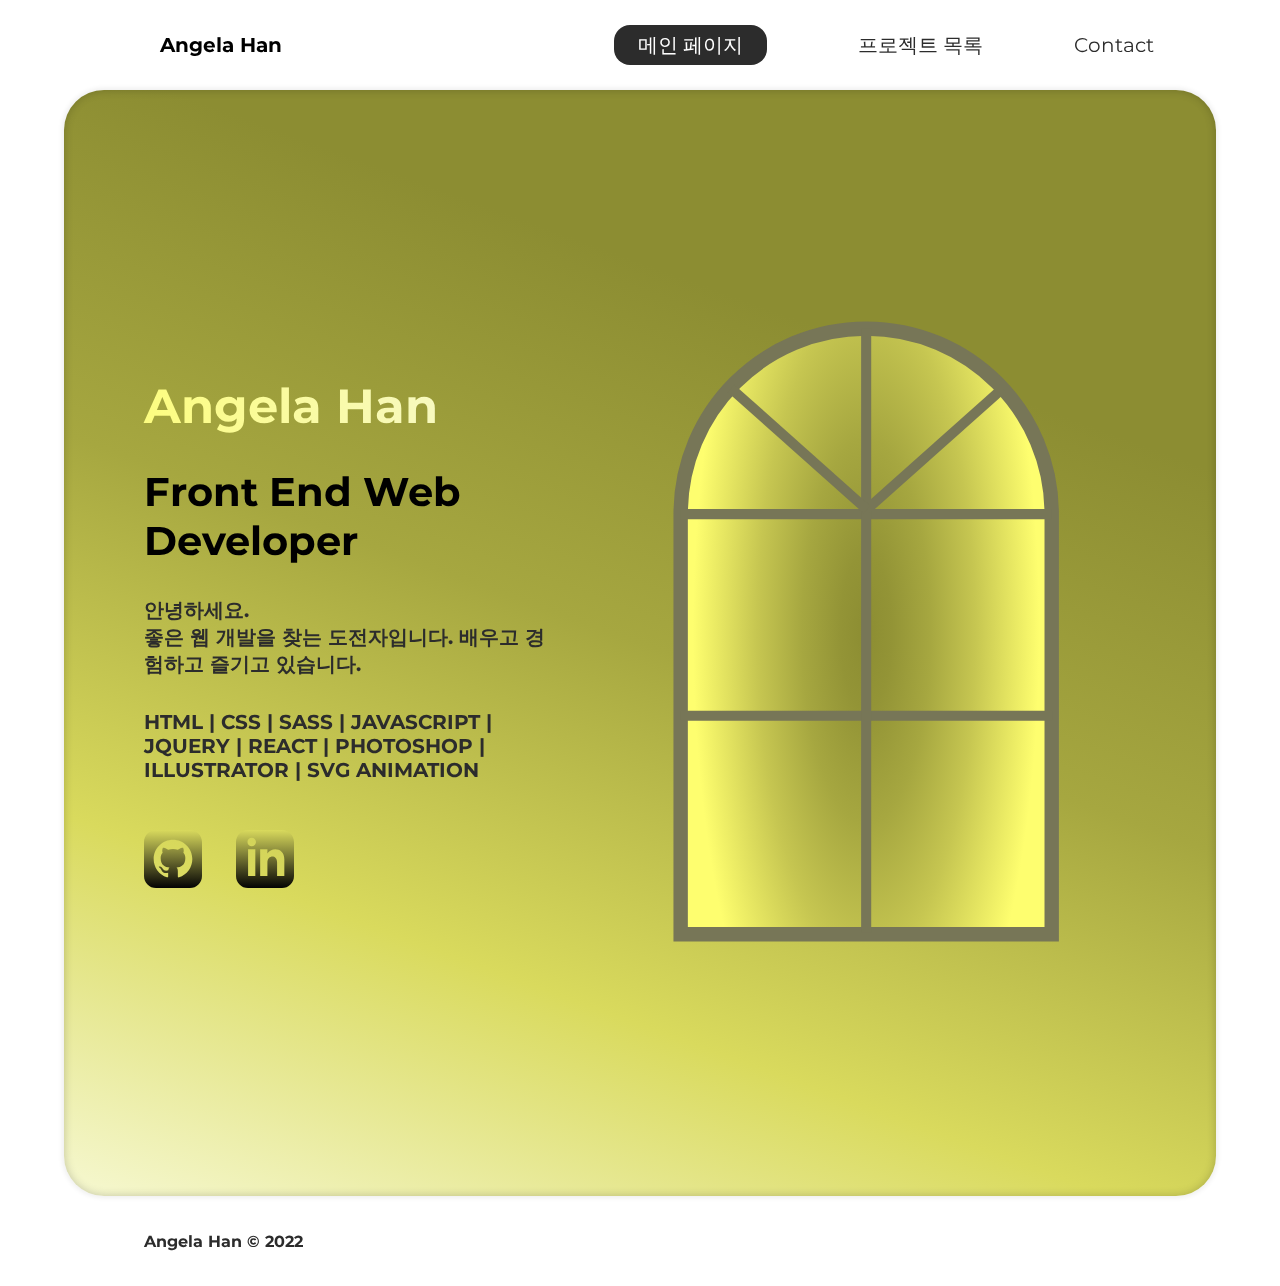
==== commit 9b4cb3e2: "changed names" ====
--- a/index.html
+++ b/index.html
@@ -17,7 +17,7 @@
       rel="stylesheet"
     />
     <link rel="stylesheet" href="./styles/style.css" />
-    <title>Angela Han | Web developer</title>
+    <title>Angela Han</title>
   </head>
   <body>
     <header class="main-head">
@@ -27,8 +27,8 @@
           <h1>Angela Han</h1>
         </div>
         <ul>
-          <li><a class="active" href="/">Home</a></li>
-          <li><a href="./projects/">Projects</a></li>
+          <li><a class="active" href="/">메인 페이지</a></li>
+          <li><a href="./projects/">프로젝트 목록</a></li>
           <li><a href="./contact/">Contact</a></li>
         </ul>
       </nav>
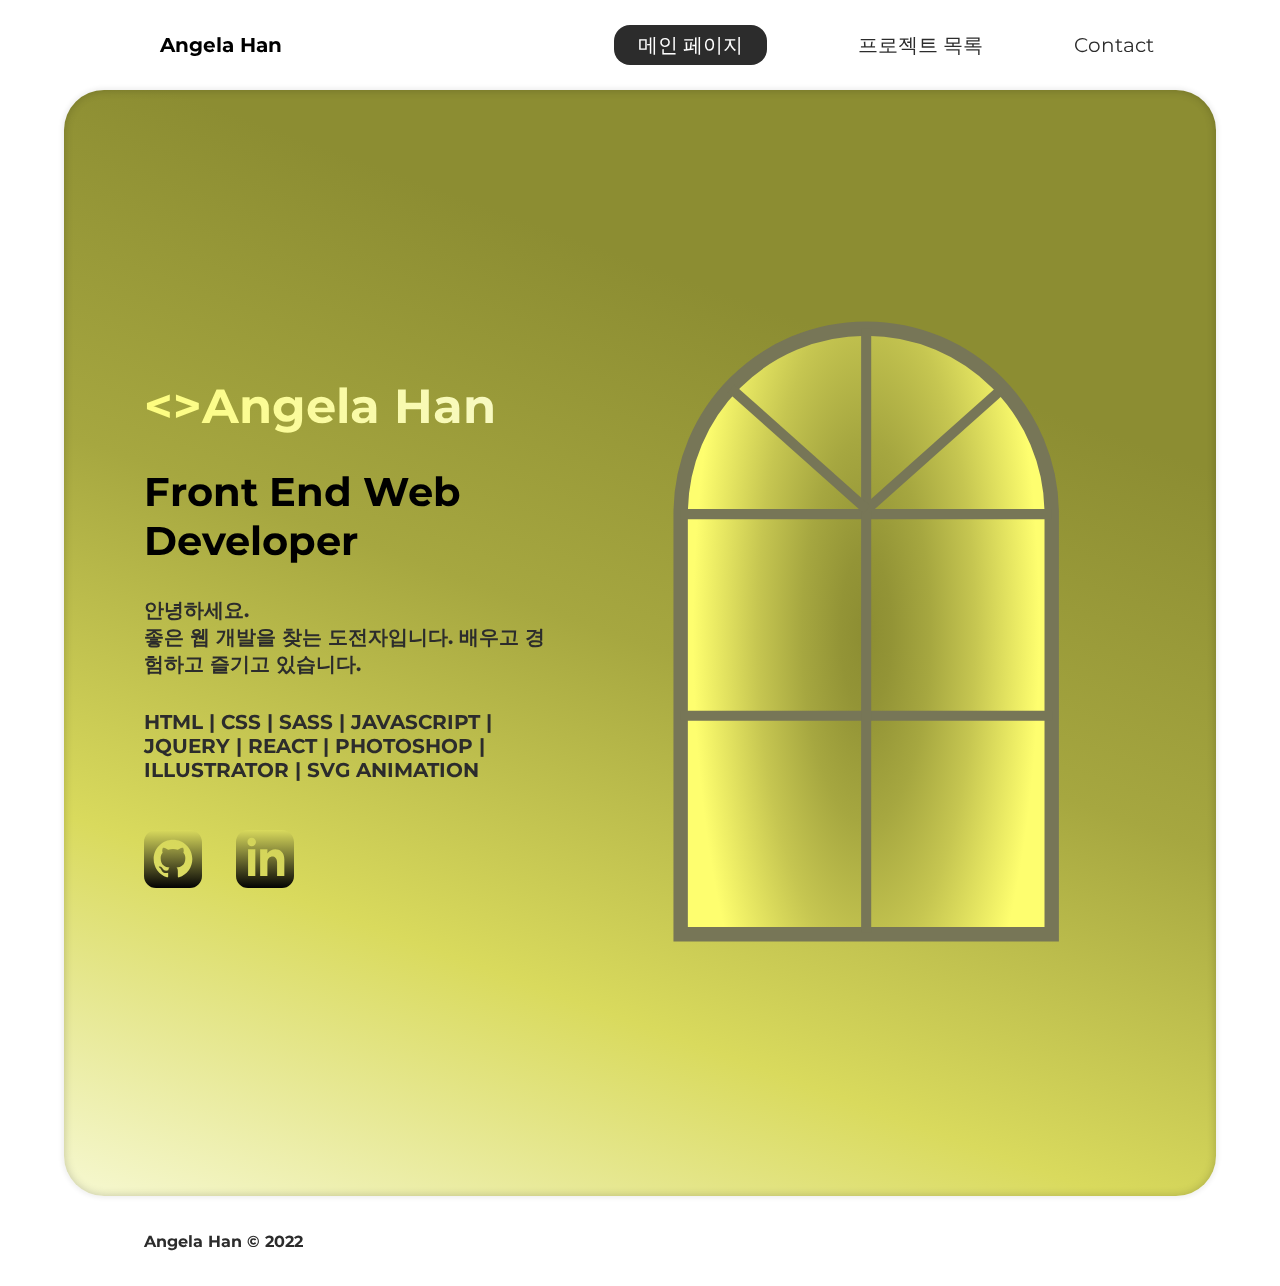
==== commit c4858d5f: "modified logo" ====
--- a/index.html
+++ b/index.html
@@ -27,7 +27,7 @@
           <h1>Angela Han</h1>
         </div>
         <ul>
-          <li><a class="active" href="/">메인 페이지</a></li>
+          <li><a class="active" href="./index.html">메인 페이지</a></li>
           <li><a href="./projects/">프로젝트 목록</a></li>
           <li><a href="./contact/">Contact</a></li>
         </ul>
@@ -35,7 +35,7 @@
     </header>
     <section class="intro">
       <div class="intro-text">
-        <h2>Angela Han</h2>
+        <h2> <>Angela Han</> </h2>
         <h3>
           Front End Web <br />
           Developer
--- a/styles/style.css
+++ b/styles/style.css
@@ -225,10 +225,11 @@
 }
 .projects h2 {
   margin: 5rem;
+  font-size: 3.5rem;
 }
 
 .application {
-  flex: 1 1 70rem;
+  flex: 1 1 40rem;
   margin: 4rem;
 }
 .application .description {
@@ -243,27 +244,31 @@
   width: 100%;
   height: auto;
   display: block;
-  border-radius: 3rem;
-  box-shadow: inset 0 0 10px 10px rgba(0, 0, 0, 0.2), 0 0 10px 5px rgba(0, 0, 0, 0.067);
+  border-radius: 2rem;
+  box-shadow: inset 0 0 10px 10px rgba(0, 0, 0, 0.2);
+}
+.application img:hover {
+  box-shadow: inset 0 0 10px 10px rgba(0, 0, 0, 0.2), 0 0 10px 5px rgba(0, 0, 0, 0.2);
 }
 .application .text-box {
   width: 100%;
   height: 50%;
   position: absolute;
   bottom: 0;
-  opacity: 0.8;
-  background: rgb(255, 255, 255);
+  background: rgba(255, 255, 255, 0.8);
   display: flex;
   justify-content: center;
   align-items: center;
   flex-direction: row;
-  border-bottom-left-radius: 3rem;
-  border-bottom-right-radius: 3rem;
+  border-radius: 2rem;
   box-shadow: inset 0 0 2rem 1rem rgba(0, 0, 0, 0.067);
 }
 .application .text-box p {
-  font-size: 2.5rem;
+  font-size: 2.2rem;
   padding: 2rem;
+}
+.application .text-box:hover {
+  box-shadow: inset 0 0 2rem 1rem rgba(0, 0, 0, 0.067), 0 0 10px 5px rgba(0, 0, 0, 0.2);
 }
 
 .new-project img {
@@ -300,6 +305,7 @@
   outline: none;
   border: 1px solid rgb(140, 141, 50);
   border-radius: 1rem;
+  text-indent: 1rem;
 }
 .form-section form input:focus,
 .form-section form text:focus {
@@ -314,6 +320,7 @@
   border: 1px solid rgb(140, 141, 50);
   border-radius: 1rem;
   margin: 2rem;
+  padding: 1rem;
 }
 .form-section form textarea:focus {
   outline: none;
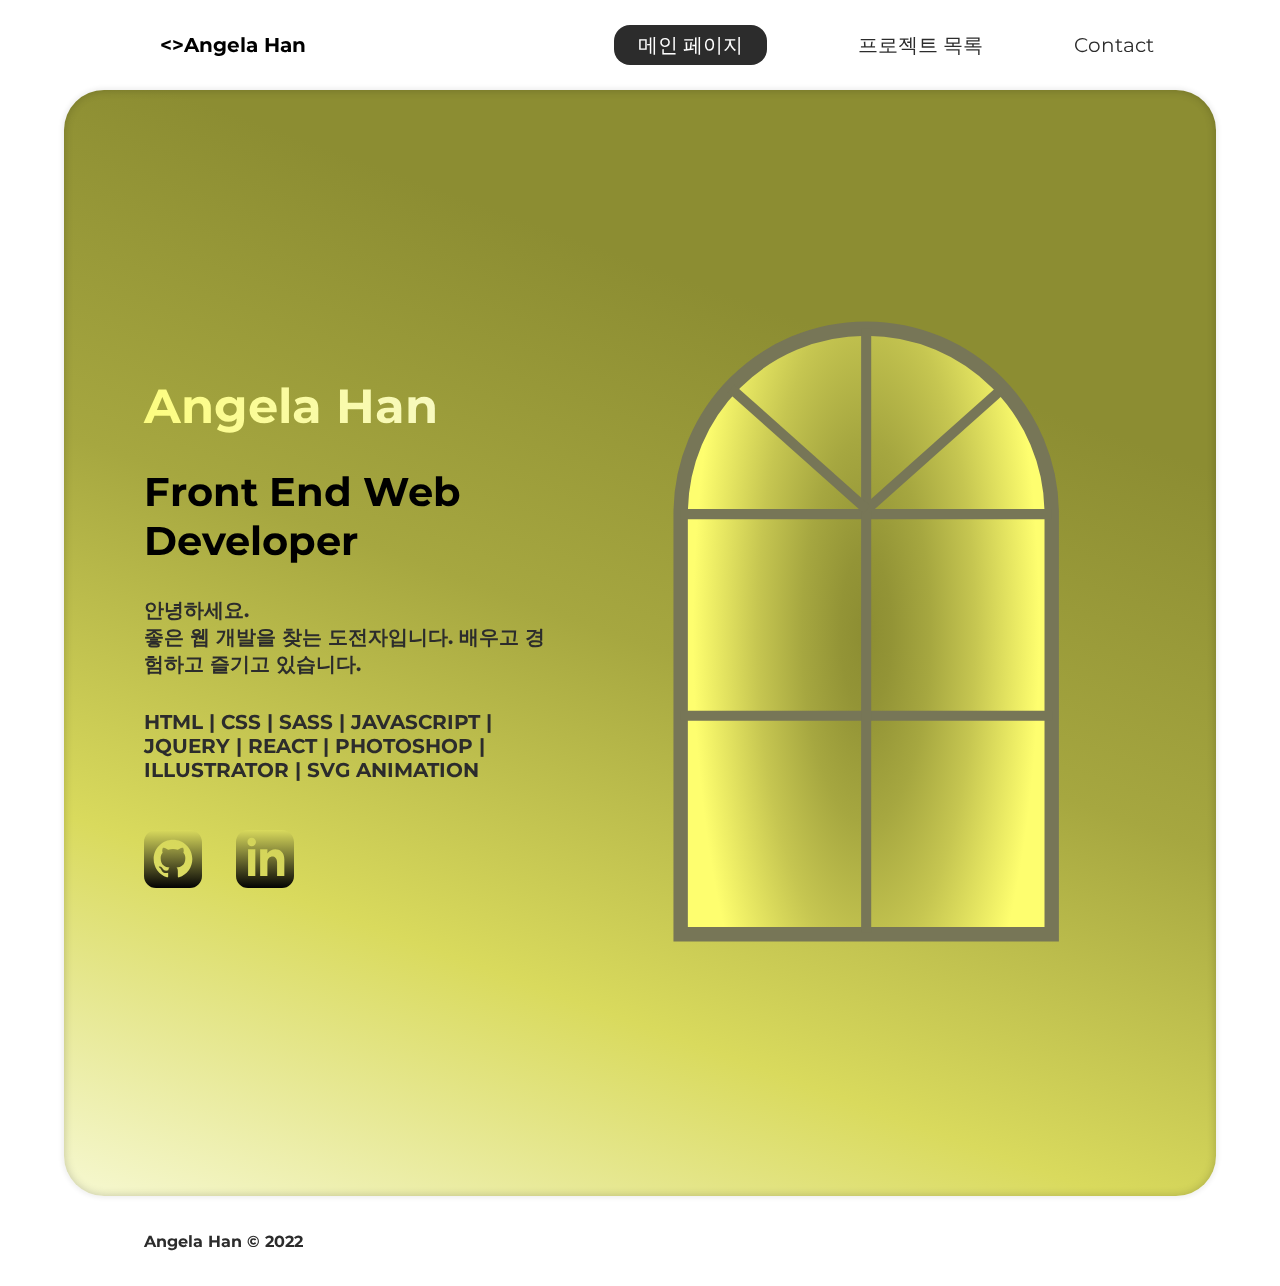
==== commit 691c7bbd: "modified logo" ====
--- a/index.html
+++ b/index.html
@@ -24,7 +24,7 @@
       <nav>
         <div class="logo">
           <!-- <img src="./icons/code.svg" alt="logo"> -->
-          <h1>Angela Han</h1>
+          <h1><>Angela Han</></h1>
         </div>
         <ul>
           <li><a class="active" href="./index.html">메인 페이지</a></li>
@@ -35,7 +35,7 @@
     </header>
     <section class="intro">
       <div class="intro-text">
-        <h2> <>Angela Han</> </h2>
+        <h2>Angela Han</h2>
         <h3>
           Front End Web <br />
           Developer
